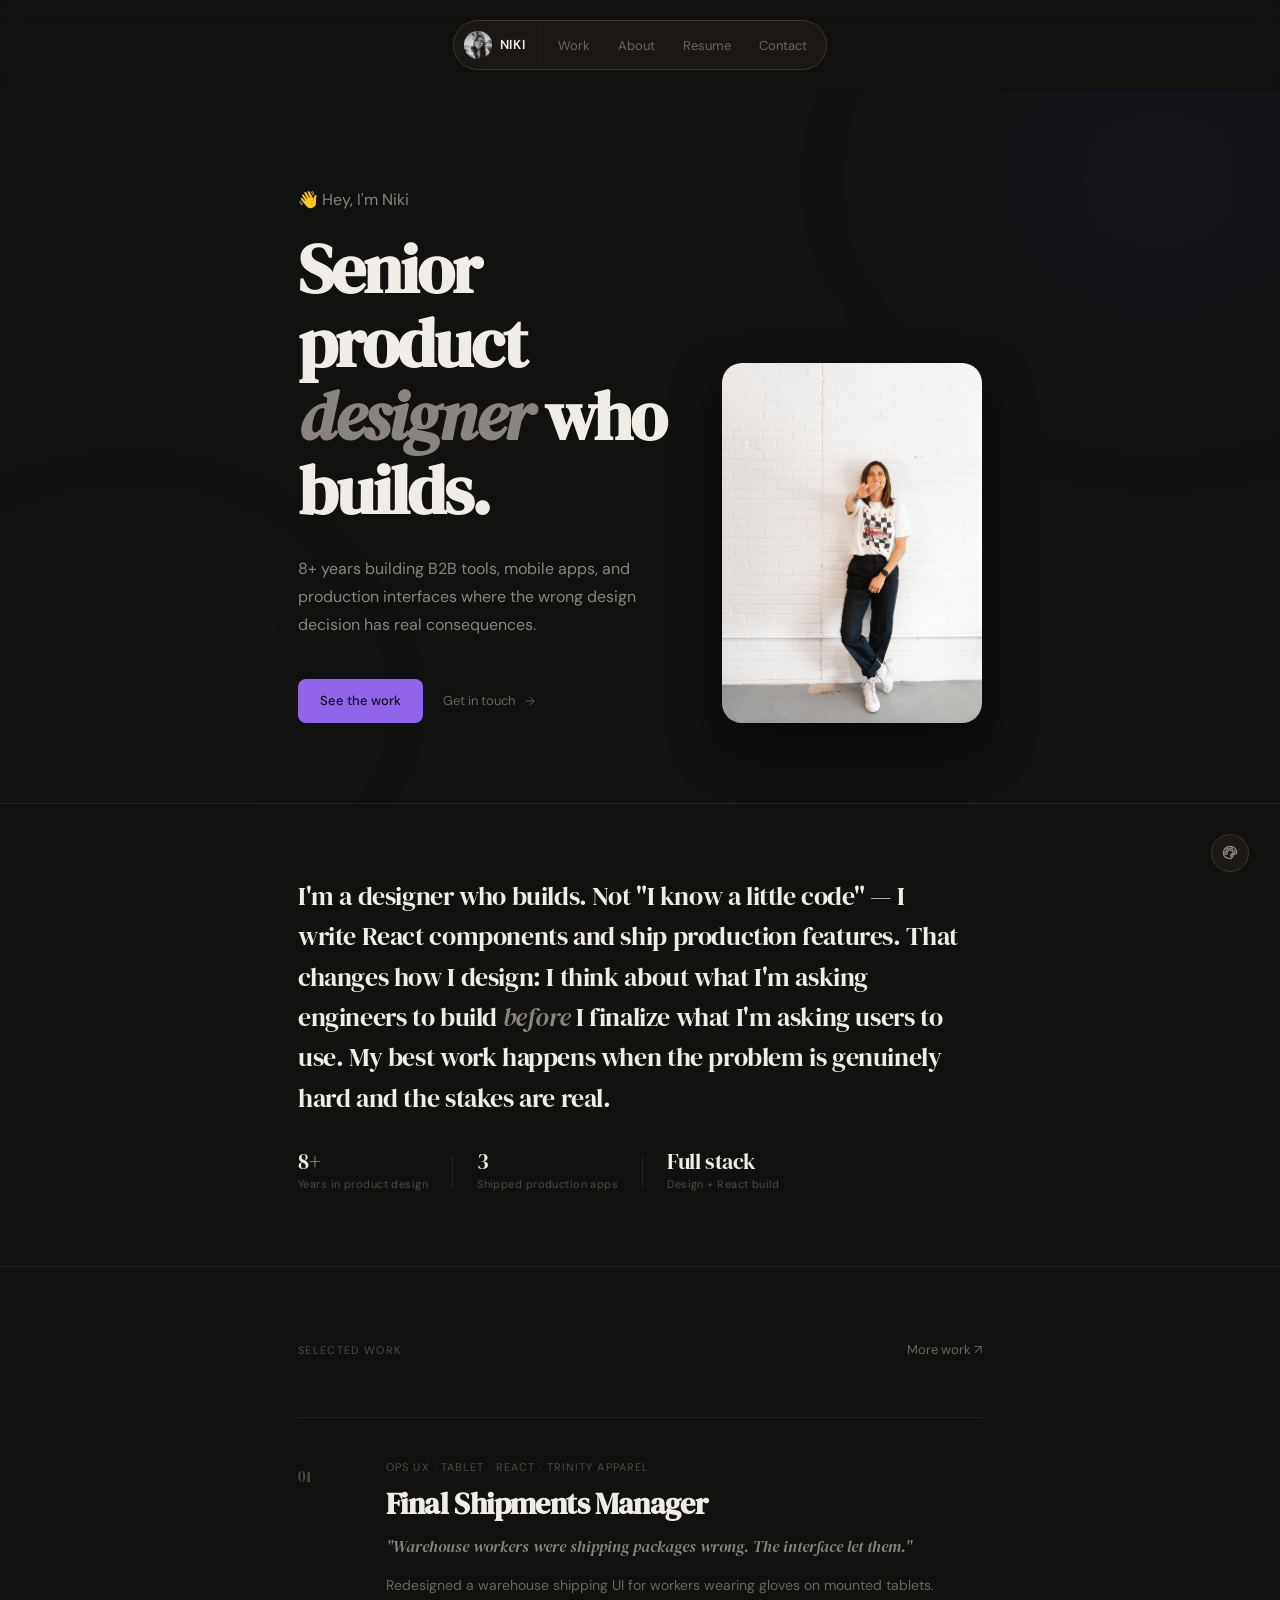
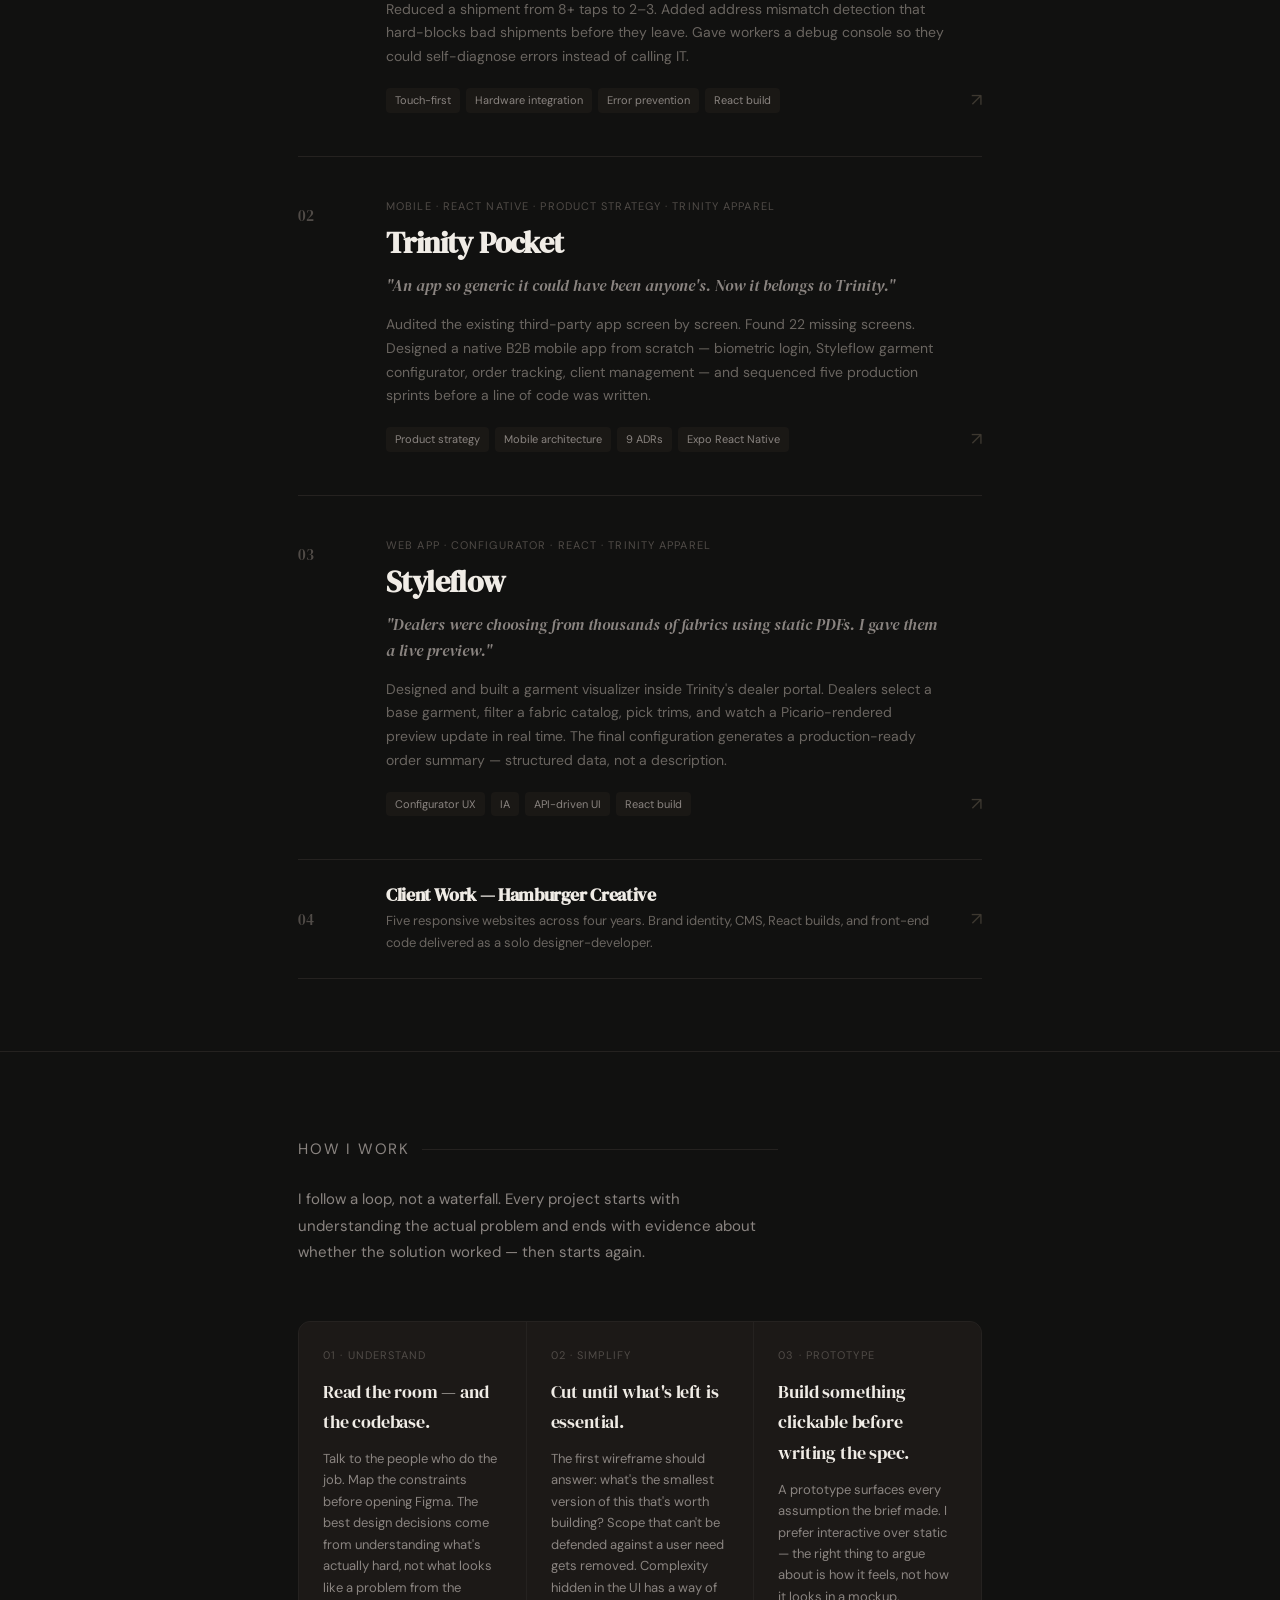
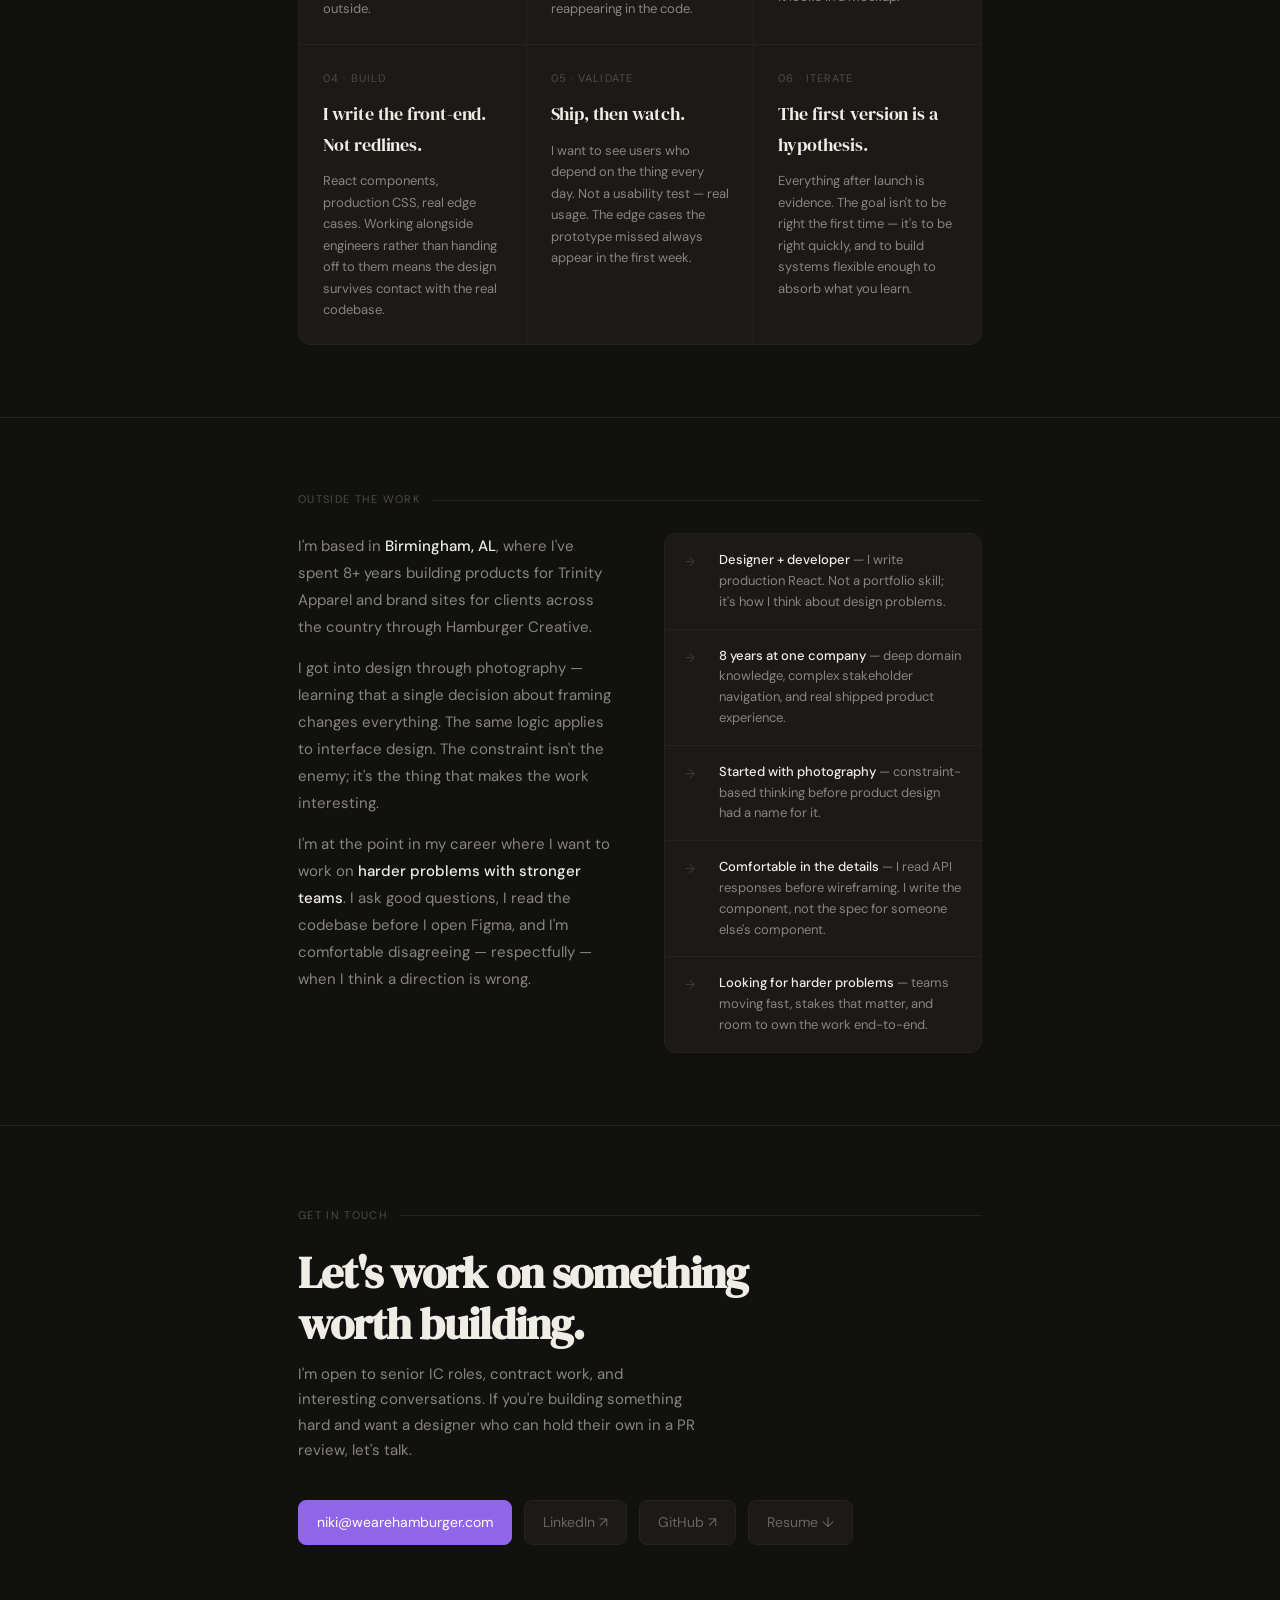
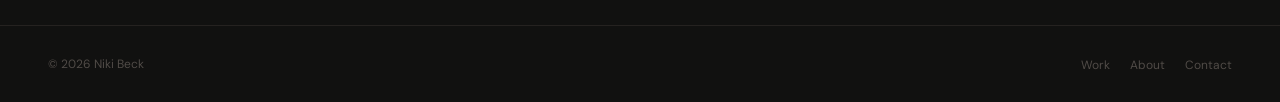
==== index.html @ 38ebe671 "Add photo, pill nav, and friendlier hero to homepage - Centered floating pill nav with avatar - Two-" ====
<!DOCTYPE html>
<html lang="en">
<head>
  <meta charset="UTF-8" />
  <meta name="viewport" content="width=device-width, initial-scale=1.0" />
  <title>Niki Beck — Product Designer</title>
  <meta name="description" content="Senior product designer who codes. 8+ years building B2B tools, mobile apps, and production interfaces at Trinity Apparel and Hamburger Creative." />
  <link rel="stylesheet" href="css/style.css" />
  <style>

    /* ── Smooth scroll ── */
    html { scroll-behavior: smooth; }

    /* ── Hero background animation ── */
    .hp-hero {
      position: relative;
      overflow: hidden;
    }
    .hp-hero::before,
    .hp-hero::after {
      content: '';
      position: absolute;
      border-radius: 50%;
      filter: blur(80px);
      pointer-events: none;
      z-index: 0;
    }
    /* Soft accent orb — top right */
    .hp-hero::before {
      width: 600px;
      height: 500px;
      top: -160px;
      right: -180px;
      background: radial-gradient(ellipse, rgba(144, 101, 234, 0.08) 0%, transparent 70%);
      animation: orb-drift-a 14s ease-in-out infinite alternate;
    }
    /* Soft success orb — bottom left */
    .hp-hero::after {
      width: 500px;
      height: 400px;
      bottom: -100px;
      left: -120px;
      background: radial-gradient(ellipse, rgba(95, 168, 118, 0.05) 0%, transparent 70%);
      animation: orb-drift-b 18s ease-in-out infinite alternate;
    }
    @keyframes orb-drift-a {
      0%   { transform: translate(0, 0) scale(1); }
      100% { transform: translate(-40px, 30px) scale(1.08); }
    }
    @keyframes orb-drift-b {
      0%   { transform: translate(0, 0) scale(1); }
      100% { transform: translate(30px, -20px) scale(1.05); }
    }
    .hp-hero .page-wrap { position: relative; z-index: 1; }

    @media (prefers-reduced-motion: reduce) {
      .hp-hero::before, .hp-hero::after { animation: none; }
    }

    /* ── Reveal ── */
    .reveal {
      opacity: 0;
      transform: translateY(16px);
      transition: opacity 0.6s ease, transform 0.6s ease;
    }
    .reveal.visible { opacity: 1; transform: none; }
    .reveal-delay-1 { transition-delay: 0.08s; }
    .reveal-delay-2 { transition-delay: 0.16s; }
    .reveal-delay-3 { transition-delay: 0.24s; }

    /* ════════════════════════════
       HERO
    ════════════════════════════ */
    .hp-hero {
      padding: 96px 0 80px;
      border-bottom: 0.5px solid var(--rule);
    }
    .hp-hero__label {
      font-size: 11px;
      letter-spacing: 0.14em;
      text-transform: uppercase;
      color: var(--ghost);
      margin-bottom: 28px;
      display: flex;
      align-items: center;
      gap: 10px;
    }
    .hp-hero__label::before {
      content: '';
      display: inline-block;
      width: 24px;
      height: 1px;
      background: var(--stone);
    }
    .hp-hero__title {
      font-family: var(--serif);
      font-size: clamp(40px, 7vw, 68px);
      line-height: 1.08;
      letter-spacing: -0.03em;
      color: var(--ink);
      margin-bottom: 28px;
      max-width: 700px;
    }
    .hp-hero__title em {
      font-style: italic;
      color: var(--muted);
    }
    .hp-hero__sub {
      font-size: 16px;
      color: var(--muted);
      line-height: 1.75;
      max-width: 480px;
      margin-bottom: 40px;
    }
    .hp-hero__actions {
      display: flex;
      align-items: center;
      gap: 20px;
      flex-wrap: wrap;
    }
    .hp-hero__scroll {
      font-size: 13px;
      color: var(--subtle);
      display: flex;
      align-items: center;
      gap: 8px;
      transition: color 0.15s;
    }
    .hp-hero__scroll:hover { color: var(--ink); }
    .hp-hero__scroll svg {
      width: 14px;
      height: 14px;
      stroke: currentColor;
      fill: none;
      stroke-width: 1.5;
    }

    /* ════════════════════════════
       INTRO
    ════════════════════════════ */
    .hp-intro {
      padding: 72px 0;
      border-bottom: 0.5px solid var(--rule);
    }
    .hp-intro__text {
      font-family: var(--serif);
      font-size: clamp(20px, 3vw, 26px);
      line-height: 1.55;
      letter-spacing: -0.015em;
      color: var(--ink);
      max-width: 660px;
    }
    .hp-intro__text em {
      font-style: italic;
      color: var(--muted);
    }
    .hp-intro__footer {
      margin-top: 32px;
      display: flex;
      align-items: center;
      gap: 24px;
      flex-wrap: wrap;
    }
    .hp-intro__stat {
      display: flex;
      flex-direction: column;
      gap: 3px;
    }
    .hp-intro__stat-num {
      font-family: var(--serif);
      font-size: 22px;
      color: var(--ink);
      letter-spacing: -0.02em;
      line-height: 1;
    }
    .hp-intro__stat-label {
      font-size: 11px;
      color: var(--ghost);
      letter-spacing: 0.04em;
    }
    .hp-intro__divider {
      width: 1px;
      height: 32px;
      background: var(--rule);
    }

    /* ════════════════════════════
       WORK — editorial
    ════════════════════════════ */
    .hp-work {
      padding: 72px 0;
      border-bottom: 0.5px solid var(--rule);
    }
    .hp-work__header {
      display: flex;
      align-items: baseline;
      justify-content: space-between;
      gap: 16px;
      margin-bottom: 56px;
    }
    .hp-work__more {
      font-size: 13px;
      color: var(--subtle);
      transition: color 0.15s;
      white-space: nowrap;
    }
    .hp-work__more:hover { color: var(--ink); }

    .hp-case {
      display: grid;
      grid-template-columns: 56px 1fr;
      gap: 0 32px;
      padding: 40px 0;
      border-top: 0.5px solid var(--rule);
      text-decoration: none;
      transition: opacity 0.15s;
      cursor: pointer;
    }
    .hp-case:hover { opacity: 0.75; }
    .hp-case__num {
      font-family: var(--serif);
      font-size: 15px;
      color: var(--ghost);
      padding-top: 6px;
      letter-spacing: -0.01em;
    }
    .hp-case__body {}
    .hp-case__eyebrow {
      font-size: 11px;
      letter-spacing: 0.1em;
      text-transform: uppercase;
      color: var(--ghost);
      margin-bottom: 10px;
    }
    .hp-case__title {
      font-family: var(--serif);
      font-size: clamp(22px, 3.5vw, 30px);
      line-height: 1.2;
      letter-spacing: -0.02em;
      color: var(--ink);
      margin-bottom: 12px;
    }
    .hp-case__hook {
      font-family: var(--serif);
      font-size: 16px;
      font-style: italic;
      color: var(--muted);
      line-height: 1.6;
      margin-bottom: 14px;
      max-width: 560px;
    }
    .hp-case__desc {
      font-size: 14px;
      color: var(--subtle);
      line-height: 1.7;
      max-width: 560px;
      margin-bottom: 16px;
    }
    .hp-case__footer {
      display: flex;
      align-items: center;
      justify-content: space-between;
      gap: 16px;
      flex-wrap: wrap;
    }
    .hp-case__tags {
      display: flex;
      flex-wrap: wrap;
      gap: 6px;
    }
    .hp-case__arrow {
      font-size: 18px;
      color: var(--stone);
      flex-shrink: 0;
    }

    /* 4th case study — compact ── */
    .hp-case--compact {
      padding: 24px 0;
      align-items: center;
    }
    .hp-case--compact .hp-case__num { padding-top: 0; }
    .hp-case--compact .hp-case__title {
      font-size: 18px;
      margin-bottom: 4px;
    }
    .hp-case--compact .hp-case__desc {
      font-size: 13px;
      margin-bottom: 0;
    }
    .hp-case--compact .hp-case__body {
      display: grid;
      grid-template-columns: 1fr auto;
      align-items: center;
      gap: 16px;
    }

    /* ════════════════════════════
       PROCESS
    ════════════════════════════ */
    .hp-process {
      padding: 72px 0;
      border-bottom: 0.5px solid var(--rule);
    }
    .hp-process__intro {
      max-width: 480px;
      margin-bottom: 56px;
    }
    .hp-process__intro p {
      font-size: 15px;
      color: var(--muted);
      line-height: 1.75;
      margin-top: 12px;
    }
    .hp-process__grid {
      display: grid;
      grid-template-columns: repeat(3, 1fr);
      gap: 1px;
      background: var(--rule);
      border: 0.5px solid var(--rule);
      border-radius: var(--radius-lg);
      overflow: hidden;
    }
    .hp-process__step {
      background: var(--white);
      padding: 24px;
    }
    .hp-process__step-num {
      font-size: 11px;
      letter-spacing: 0.1em;
      text-transform: uppercase;
      color: var(--ghost);
      margin-bottom: 12px;
    }
    .hp-process__step-title {
      font-family: var(--serif);
      font-size: 18px;
      color: var(--ink);
      letter-spacing: -0.01em;
      margin-bottom: 10px;
    }
    .hp-process__step-desc {
      font-size: 13px;
      color: var(--muted);
      line-height: 1.65;
    }

    /* ════════════════════════════
       PERSONALITY
    ════════════════════════════ */
    .hp-personality {
      padding: 72px 0;
      border-bottom: 0.5px solid var(--rule);
    }
    .hp-personality__inner {
      display: grid;
      grid-template-columns: 1fr 1fr;
      gap: 48px;
      align-items: start;
    }
    .hp-personality__text {
      font-size: 15px;
      color: var(--muted);
      line-height: 1.8;
    }
    .hp-personality__text p + p { margin-top: 14px; }
    .hp-personality__text strong { color: var(--ink); font-weight: 500; }
    .hp-personality__facts {
      display: flex;
      flex-direction: column;
      gap: 1px;
      background: var(--rule);
      border: 0.5px solid var(--rule);
      border-radius: var(--radius-lg);
      overflow: hidden;
    }
    .hp-personality__fact {
      background: var(--white);
      padding: 16px 20px;
      display: grid;
      grid-template-columns: 20px 1fr;
      gap: 14px;
      align-items: start;
    }
    .hp-personality__fact-icon {
      font-size: 13px;
      color: var(--stone);
      padding-top: 1px;
    }
    .hp-personality__fact-text {
      font-size: 13px;
      color: var(--muted);
      line-height: 1.6;
    }
    .hp-personality__fact-text strong { color: var(--ink); font-weight: 500; }

    /* ════════════════════════════
       CONTACT
    ════════════════════════════ */
    .hp-contact {
      padding: 80px 0;
      border-bottom: none;
    }
    .hp-contact__title {
      font-family: var(--serif);
      font-size: clamp(28px, 5vw, 44px);
      line-height: 1.15;
      letter-spacing: -0.025em;
      color: var(--ink);
      margin-bottom: 12px;
      max-width: 480px;
    }
    .hp-contact__sub {
      font-size: 15px;
      color: var(--muted);
      line-height: 1.7;
      max-width: 400px;
      margin-bottom: 36px;
    }
    .hp-contact__links {
      display: flex;
      flex-wrap: wrap;
      gap: 12px;
    }
    .hp-contact__link {
      font-size: 14px;
      color: var(--subtle);
      padding: 10px 18px;
      border: 0.5px solid var(--rule);
      border-radius: var(--radius);
      transition: color 0.15s, border-color 0.15s;
      background: var(--white);
    }
    .hp-contact__link:hover { color: var(--ink); border-color: var(--stone); }
    .hp-contact__link--primary {
      background: var(--accent);
      color: #ffffff;
      border-color: var(--accent);
    }
    .hp-contact__link--primary:hover { background: #7A4FD4; color: #ffffff; border-color: #7A4FD4; }

    /* ── Responsive ── */
    @media (max-width: 640px) {
      .hp-process__grid { grid-template-columns: 1fr; }
      .hp-personality__inner { grid-template-columns: 1fr; }
      .hp-case { grid-template-columns: 32px 1fr; gap: 0 16px; }
      .hp-case__num { font-size: 12px; }
      .hp-work__header { flex-direction: column; gap: 4px; }
    }

    /* ── Pill nav (homepage only) ── */
    .site-nav {
      background: transparent;
      border-bottom: none;
      display: flex;
      justify-content: center;
      padding: 20px var(--page-x);
    }
    .site-nav__inner {
      max-width: none;
      width: auto;
      height: auto;
      justify-content: flex-start;
      background: rgba(28, 25, 23, 0.9);
      backdrop-filter: blur(16px);
      -webkit-backdrop-filter: blur(16px);
      border: 0.5px solid var(--stone);
      border-radius: 999px;
      padding: 5px;
      gap: 0;
    }
    .site-nav__logo {
      font-family: var(--sans);
      font-size: 13px;
      font-weight: 600;
      letter-spacing: 0.05em;
      text-transform: uppercase;
      display: inline-flex;
      align-items: center;
      gap: 8px;
      padding: 5px 14px 5px 5px;
      border-right: 0.5px solid var(--rule);
      margin-right: 4px;
    }
    .site-nav__logo::after { display: none; }
    .nav-avatar {
      width: 28px;
      height: 28px;
      border-radius: 50%;
      object-fit: cover;
      object-position: top;
      flex-shrink: 0;
    }
    .site-nav__links { gap: 0; }
    .site-nav__links a {
      padding: 7px 14px;
      border-radius: 999px;
    }
    .site-nav__links a::after { display: none; }
    .site-nav__links a:hover { background: rgba(240, 236, 230, 0.08); }
    .site-nav__links a.active { background: rgba(240, 236, 230, 0.06); }

    /* ── Hero two-column layout ── */
    .hp-hero__inner {
      display: grid;
      grid-template-columns: 1fr 260px;
      gap: 48px;
      align-items: end;
    }
    .hp-hero__label {
      font-size: 16px;
      letter-spacing: 0;
      text-transform: none;
      color: var(--muted);
      margin-bottom: 20px;
      display: block;
    }
    .hp-hero__label::before { display: none; }
    .hp-hero__img {
      width: 260px;
      height: 360px;
      object-fit: cover;
      object-position: center 8%;
      border-radius: 20px;
      display: block;
      box-shadow: 0 24px 48px rgba(0, 0, 0, 0.5);
    }
    @media (max-width: 640px) {
      .hp-hero__inner { grid-template-columns: 1fr; }
      .hp-hero__img { display: none; }
    }
  </style>
</head>
<body>

  <header class="site-nav">
    <div class="site-nav__inner">
      <a href="index.html" class="site-nav__logo">
        <img src="assets/nbeckheadshot.JPG" class="nav-avatar" alt="Niki Beck">
        Niki
      </a>
      <nav>
        <ul class="site-nav__links">
          <li><a href="#work">Work</a></li>
          <li><a href="about.html">About</a></li>
          <li><a href="NikiBeck_Resume.pdf" target="_blank">Resume</a></li>
          <li><a href="#contact">Contact</a></li>
        </ul>
      </nav>
    </div>
  </header>

  <main>

    <!-- ══════════════════════════════
         HERO
    ══════════════════════════════ -->
    <section class="hp-hero">
      <div class="page-wrap">
        <div class="hp-hero__inner">
          <div class="hp-hero__content">
            <p class="hp-hero__label">👋 Hey, I'm Niki</p>
            <h1 class="hp-hero__title hero-animate">
              Senior product<br><em>designer</em> who builds.
            </h1>
            <p class="hp-hero__sub hero-animate" style="transition-delay:0.1s;">
              8+ years building B2B tools, mobile apps, and production interfaces
              where the wrong design decision has real consequences.
            </p>
            <div class="hp-hero__actions hero-animate" style="transition-delay:0.2s;">
              <a href="#work" class="btn btn--primary" style="background:var(--accent);border-color:var(--accent);">See the work</a>
              <a href="#contact" class="hp-hero__scroll">
                Get in touch
                <svg viewBox="0 0 24 24"><path d="M5 12h14M12 5l7 7-7 7"/></svg>
              </a>
            </div>
          </div>
          <img src="assets/personal.JPG" alt="Niki Beck" class="hp-hero__img">
        </div>
      </div>
    </section>

    <!-- ══════════════════════════════
         INTRO
    ══════════════════════════════ -->
    <section class="hp-intro">
      <div class="page-wrap">
        <p class="hp-intro__text reveal">
          I'm a designer who builds. Not "I know a little code" —
          I write React components and ship production features.
          That changes how I design: I think about what I'm asking
          engineers to build <em>before</em> I finalize what I'm asking
          users to use. My best work happens when the problem is
          genuinely hard and the stakes are real.
        </p>
        <div class="hp-intro__footer reveal reveal-delay-1">
          <div class="hp-intro__stat">
            <span class="hp-intro__stat-num">8+</span>
            <span class="hp-intro__stat-label">Years in product design</span>
          </div>
          <div class="hp-intro__divider"></div>
          <div class="hp-intro__stat">
            <span class="hp-intro__stat-num">3</span>
            <span class="hp-intro__stat-label">Shipped production apps</span>
          </div>
          <div class="hp-intro__divider"></div>
          <div class="hp-intro__stat">
            <span class="hp-intro__stat-num">Full stack</span>
            <span class="hp-intro__stat-label">Design + React build</span>
          </div>
        </div>
      </div>
    </section>

    <!-- ══════════════════════════════
         WORK
    ══════════════════════════════ -->
    <section class="hp-work" id="work">
      <div class="page-wrap">

        <div class="hp-work__header reveal">
          <p class="section__label" style="margin-bottom:0;">Selected work</p>
          <a href="case-study-client-sites.html" class="hp-work__more">More work ↗</a>
        </div>

        <!-- Case 01 — Final Shipments -->
        <a href="case-study-final-shipments.html" class="hp-case reveal">
          <span class="hp-case__num">01</span>
          <div class="hp-case__body">
            <p class="hp-case__eyebrow">Ops UX · Tablet · React · Trinity Apparel</p>
            <h2 class="hp-case__title">Final Shipments Manager</h2>
            <p class="hp-case__hook">"Warehouse workers were shipping packages wrong. The interface let them."</p>
            <p class="hp-case__desc">Redesigned a warehouse shipping UI for workers wearing gloves on mounted tablets. Reduced a shipment from 8+ taps to 2–3. Added address mismatch detection that hard-blocks bad shipments before they leave. Gave workers a debug console so they could self-diagnose errors instead of calling IT.</p>
            <div class="hp-case__footer">
              <div class="hp-case__tags">
                <span class="tag">Touch-first</span>
                <span class="tag">Hardware integration</span>
                <span class="tag">Error prevention</span>
                <span class="tag">React build</span>
              </div>
              <span class="hp-case__arrow">↗</span>
            </div>
          </div>
        </a>

        <!-- Case 02 — Trinity Pocket -->
        <a href="case-study-trinity-pocket.html" class="hp-case reveal reveal-delay-1">
          <span class="hp-case__num">02</span>
          <div class="hp-case__body">
            <p class="hp-case__eyebrow">Mobile · React Native · Product strategy · Trinity Apparel</p>
            <h2 class="hp-case__title">Trinity Pocket</h2>
            <p class="hp-case__hook">"An app so generic it could have been anyone's. Now it belongs to Trinity."</p>
            <p class="hp-case__desc">Audited the existing third-party app screen by screen. Found 22 missing screens. Designed a native B2B mobile app from scratch — biometric login, Styleflow garment configurator, order tracking, client management — and sequenced five production sprints before a line of code was written.</p>
            <div class="hp-case__footer">
              <div class="hp-case__tags">
                <span class="tag">Product strategy</span>
                <span class="tag">Mobile architecture</span>
                <span class="tag">9 ADRs</span>
                <span class="tag">Expo React Native</span>
              </div>
              <span class="hp-case__arrow">↗</span>
            </div>
          </div>
        </a>

        <!-- Case 03 — Styleflow -->
        <a href="case-study-styleflow.html" class="hp-case reveal reveal-delay-2">
          <span class="hp-case__num">03</span>
          <div class="hp-case__body">
            <p class="hp-case__eyebrow">Web app · Configurator · React · Trinity Apparel</p>
            <h2 class="hp-case__title">Styleflow</h2>
            <p class="hp-case__hook">"Dealers were choosing from thousands of fabrics using static PDFs. I gave them a live preview."</p>
            <p class="hp-case__desc">Designed and built a garment visualizer inside Trinity's dealer portal. Dealers select a base garment, filter a fabric catalog, pick trims, and watch a Picario-rendered preview update in real time. The final configuration generates a production-ready order summary — structured data, not a description.</p>
            <div class="hp-case__footer">
              <div class="hp-case__tags">
                <span class="tag">Configurator UX</span>
                <span class="tag">IA</span>
                <span class="tag">API-driven UI</span>
                <span class="tag">React build</span>
              </div>
              <span class="hp-case__arrow">↗</span>
            </div>
          </div>
        </a>

        <!-- Case 04 — Client sites, compact -->
        <a href="case-study-client-sites.html" class="hp-case hp-case--compact reveal reveal-delay-3">
          <span class="hp-case__num">04</span>
          <div class="hp-case__body">
            <div>
              <h2 class="hp-case__title">Client Work — Hamburger Creative</h2>
              <p class="hp-case__desc">Five responsive websites across four years. Brand identity, CMS, React builds, and front-end code delivered as a solo designer-developer.</p>
            </div>
            <span class="hp-case__arrow">↗</span>
          </div>
        </a>

        <div style="border-top: 0.5px solid var(--rule);"></div>

      </div>
    </section>

    <!-- ══════════════════════════════
         HOW I WORK
    ══════════════════════════════ -->
    <section class="hp-process" id="process">
      <div class="page-wrap">

        <div class="hp-process__intro reveal">
          <p class="section__label">How I work</p>
          <p>I follow a loop, not a waterfall. Every project starts with understanding the actual problem and ends with evidence about whether the solution worked — then starts again.</p>
        </div>

        <div class="hp-process__grid reveal reveal-delay-1">

          <div class="hp-process__step">
            <p class="hp-process__step-num">01 · Understand</p>
            <p class="hp-process__step-title">Read the room — and the codebase.</p>
            <p class="hp-process__step-desc">Talk to the people who do the job. Map the constraints before opening Figma. The best design decisions come from understanding what's actually hard, not what looks like a problem from the outside.</p>
          </div>

          <div class="hp-process__step">
            <p class="hp-process__step-num">02 · Simplify</p>
            <p class="hp-process__step-title">Cut until what's left is essential.</p>
            <p class="hp-process__step-desc">The first wireframe should answer: what's the smallest version of this that's worth building? Scope that can't be defended against a user need gets removed. Complexity hidden in the UI has a way of reappearing in the code.</p>
          </div>

          <div class="hp-process__step">
            <p class="hp-process__step-num">03 · Prototype</p>
            <p class="hp-process__step-title">Build something clickable before writing the spec.</p>
            <p class="hp-process__step-desc">A prototype surfaces every assumption the brief made. I prefer interactive over static — the right thing to argue about is how it feels, not how it looks in a mockup.</p>
          </div>

          <div class="hp-process__step">
            <p class="hp-process__step-num">04 · Build</p>
            <p class="hp-process__step-title">I write the front-end. Not redlines.</p>
            <p class="hp-process__step-desc">React components, production CSS, real edge cases. Working alongside engineers rather than handing off to them means the design survives contact with the real codebase.</p>
          </div>

          <div class="hp-process__step">
            <p class="hp-process__step-num">05 · Validate</p>
            <p class="hp-process__step-title">Ship, then watch.</p>
            <p class="hp-process__step-desc">I want to see users who depend on the thing every day. Not a usability test — real usage. The edge cases the prototype missed always appear in the first week.</p>
          </div>

          <div class="hp-process__step">
            <p class="hp-process__step-num">06 · Iterate</p>
            <p class="hp-process__step-title">The first version is a hypothesis.</p>
            <p class="hp-process__step-desc">Everything after launch is evidence. The goal isn't to be right the first time — it's to be right quickly, and to build systems flexible enough to absorb what you learn.</p>
          </div>

        </div>
      </div>
    </section>

    <!-- ══════════════════════════════
         PERSONALITY
    ══════════════════════════════ -->
    <section class="hp-personality" id="about">
      <div class="page-wrap">
        <p class="section__label reveal">Outside the work</p>
        <div class="hp-personality__inner">

          <div class="hp-personality__text reveal">
            <p>I'm based in <strong>Birmingham, AL</strong>, where I've spent 8+ years building products for Trinity Apparel and brand sites for clients across the country through Hamburger Creative.</p>
            <p>I got into design through photography — learning that a single decision about framing changes everything. The same logic applies to interface design. The constraint isn't the enemy; it's the thing that makes the work interesting.</p>
            <p>I'm at the point in my career where I want to work on <strong>harder problems with stronger teams</strong>. I ask good questions, I read the codebase before I open Figma, and I'm comfortable disagreeing — respectfully — when I think a direction is wrong.</p>
          </div>

          <div class="hp-personality__facts reveal reveal-delay-1">
            <div class="hp-personality__fact">
              <span class="hp-personality__fact-icon">→</span>
              <p class="hp-personality__fact-text"><strong>Designer + developer</strong> — I write production React. Not a portfolio skill; it's how I think about design problems.</p>
            </div>
            <div class="hp-personality__fact">
              <span class="hp-personality__fact-icon">→</span>
              <p class="hp-personality__fact-text"><strong>8 years at one company</strong> — deep domain knowledge, complex stakeholder navigation, and real shipped product experience.</p>
            </div>
            <div class="hp-personality__fact">
              <span class="hp-personality__fact-icon">→</span>
              <p class="hp-personality__fact-text"><strong>Started with photography</strong> — constraint-based thinking before product design had a name for it.</p>
            </div>
            <div class="hp-personality__fact">
              <span class="hp-personality__fact-icon">→</span>
              <p class="hp-personality__fact-text"><strong>Comfortable in the details</strong> — I read API responses before wireframing. I write the component, not the spec for someone else's component.</p>
            </div>
            <div class="hp-personality__fact">
              <span class="hp-personality__fact-icon">→</span>
              <p class="hp-personality__fact-text"><strong>Looking for harder problems</strong> — teams moving fast, stakes that matter, and room to own the work end-to-end.</p>
            </div>
          </div>

        </div>
      </div>
    </section>

    <!-- ══════════════════════════════
         CONTACT
    ══════════════════════════════ -->
    <section class="hp-contact" id="contact">
      <div class="page-wrap">
        <div class="reveal">
          <p class="section__label">Get in touch</p>
          <h2 class="hp-contact__title">Let's work on something worth building.</h2>
          <p class="hp-contact__sub">I'm open to senior IC roles, contract work, and interesting conversations. If you're building something hard and want a designer who can hold their own in a PR review, let's talk.</p>
          <div class="hp-contact__links">
            <a href="mailto:niki@wearehamburger.com" class="hp-contact__link hp-contact__link--primary">niki@wearehamburger.com</a>
            <a href="https://www.linkedin.com/in/niki-beck-49bb80b8/" target="_blank" class="hp-contact__link">LinkedIn ↗</a>
            <a href="https://github.com/Nikibeck1" target="_blank" class="hp-contact__link">GitHub ↗</a>
            <a href="NikiBeck_Resume.pdf" target="_blank" class="hp-contact__link">Resume ↓</a>
          </div>
        </div>
      </div>
    </section>

  </main>

  <footer class="site-footer">
    <span class="site-footer__copy">© 2026 Niki Beck</span>
    <nav>
      <ul class="site-footer__links">
        <li><a href="#work">Work</a></li>
        <li><a href="about.html">About</a></li>
        <li><a href="mailto:niki@wearehamburger.com">Contact</a></li>
      </ul>
    </nav>
  </footer>

  <script src="js/main.js"></script>
  <script>
    // Scroll reveal
    const observer = new IntersectionObserver(entries => {
      entries.forEach(entry => {
        if (entry.isIntersecting) {
          entry.target.classList.add('visible');
          observer.unobserve(entry.target);
        }
      });
    }, { threshold: 0.07 });
    document.querySelectorAll('.reveal').forEach(el => observer.observe(el));

    // Hero animate
    document.querySelectorAll('.hero-animate').forEach((el, i) => {
      el.style.opacity = '0';
      el.style.transform = 'translateY(20px)';
      el.style.transition = `opacity 0.7s ease ${i * 0.1}s, transform 0.7s ease ${i * 0.1}s`;
      requestAnimationFrame(() => requestAnimationFrame(() => {
        el.style.opacity = '1';
        el.style.transform = 'none';
      }));
    });
  </script>
</body>
</html>
---- css/style.css ----
/* ─── Google Fonts ─── */
@import url('https://fonts.googleapis.com/css2?family=DM+Serif+Display:ital@0;1&family=DM+Sans:opsz,wght@9..40,300;9..40,400;9..40,500&display=swap');

/* ─── Reset & Base ─── */
*, *::before, *::after { box-sizing: border-box; margin: 0; padding: 0; }

:root {
  /* ── Core palette ── */
  --cream:      #111110;   /* Background — dark warm black */
  --ink:        #F0ECE6;   /* Primary text — warm off-white */
  --muted:      #8A8480;   /* Body text, secondary */
  --subtle:     #6A6560;   /* Tertiary text */
  --ghost:      #504B47;   /* Labels, meta */
  --stone:      #3D3830;   /* Pill borders, decorative */
  --rule:       #252220;   /* All borders */
  --dust:       #1A1815;   /* Subtle fills, tag backgrounds */
  --white:      #1C1917;   /* Card backgrounds */

  /* ── Accent ── */
  --accent:     #9065EA;   /* Primary accent — purple */
  --accent-lt:  #2D1F5E;   /* Accent light — dark purple fill */
  --success:    #5FA876;   /* Success / positive states */

  /* ── Legacy aliases (used by case study overrides) ── */
  --violet:     #9065EA;   /* → --accent */
  --teal:       #14B8A6;

  /* ── Type ── */
  --serif:    'DM Serif Display', Georgia, serif;
  --sans:     'DM Sans', system-ui, sans-serif;

  /* ── Layout ── */
  --radius:    8px;
  --radius-lg: 12px;
  --max-w:     780px;
  --page-x:    clamp(20px, 5vw, 48px);
}

html { scroll-behavior: smooth; }

body {
  font-family: var(--sans);
  font-size: 16px;
  font-weight: 400;
  line-height: 1.7;
  background: var(--cream);
  color: var(--ink);
  -webkit-font-smoothing: antialiased;
}

img {
  display: block;
  max-width: 100%;
  height: auto;
  border-radius: var(--radius);
}

a { color: inherit; text-decoration: none; }

/* ─── Layout ─── */
.page-wrap {
  max-width: var(--max-w);
  margin: 0 auto;
  padding: 0 var(--page-x);
}

/* ─── Nav ─── */
.site-nav {
  position: sticky;
  top: 0;
  z-index: 100;
  background: rgba(17, 17, 16, 0.92);
  backdrop-filter: blur(12px);
  -webkit-backdrop-filter: blur(12px);

  background: var(--cream);
  border-bottom: 0.5px solid var(--rule);
  padding: 0 var(--page-x);
}

.site-nav__inner {
  max-width: var(--max-w);
  margin: 0 auto;
  display: flex;
  align-items: center;
  justify-content: space-between;
  height: 60px;
}


/* ─── Nav logo with animated pulse dot ─── */
.site-nav__logo {
  font-family: var(--serif);
  font-size: 18px;
  color: var(--ink);
  letter-spacing: -0.01em;
  display: inline-flex;
  align-items: center;
  gap: 8px;
}

.site-nav__logo::after {
  content: '';
  display: inline-block;
  width: 6px;
  height: 6px;
  border-radius: 50%;
  background: var(--violet);
  animation: nav-dot-pulse 3s ease-in-out infinite;
}

@keyframes nav-dot-pulse {
  0%, 100% { opacity: 1; transform: scale(1); }
  50%       { opacity: 0.35; transform: scale(0.65); }
}

.site-nav__links {
  display: flex;
  gap: 28px;
  list-style: none;
}

.site-nav__links a {
  font-size: 13px;
  color: var(--subtle);
  position: relative;
  transition: color 0.15s;
}

.site-nav__links a::after {
  content: '';
  position: absolute;
  bottom: -2px;
  left: 0;
  width: 0;
  height: 1px;
  background: var(--ink);
  transition: width 0.2s ease;
}

.site-nav__links a:hover { color: var(--ink); }
.site-nav__links a:hover::after { width: 100%; }
.site-nav__links a.active { color: var(--ink); }
.site-nav__links a.active::after { width: 100%; }

/* ─── Section utility ─── */
.section {
  padding: 56px 0;
  border-bottom: 0.5px solid var(--rule);
}
.section:last-of-type { border-bottom: none; }

.section__label {
  font-size: 11px;
  letter-spacing: 0.12em;
  text-transform: uppercase;
  color: var(--ghost);
  margin-bottom: 24px;
  display: flex;
  align-items: center;
  gap: 12px;
}
.section__label::after {
  content: '';
  flex: 1;
  height: 0.5px;
  background: var(--rule);
}

/* ─── Eyebrow ─── */
.eyebrow {
  font-size: 11px;
  letter-spacing: 0.12em;
  text-transform: uppercase;
  color: var(--ghost);
  margin-bottom: 16px;
}

/* ─── Typography ─── */
.display {
  font-family: var(--serif);
  font-size: clamp(36px, 6vw, 52px);
  line-height: 1.1;
  letter-spacing: -0.025em;
  color: var(--ink);
}


/* ─── Animated gradient on italic in hero ─── */
.display em {
  font-style: italic;
  background: linear-gradient(
    90deg,
    var(--accent) 0%,
    var(--success) 40%,
    var(--accent) 80%
  );
  background-size: 200% auto;
  -webkit-background-clip: text;
  background-clip: text;
  -webkit-text-fill-color: transparent;
  color: transparent;
  animation: gradient-shift 5s linear infinite;
}

@keyframes gradient-shift {
  0%   { background-position: 0% center; }
  100% { background-position: 200% center; }
}

@media (prefers-reduced-motion: reduce) {
  .display em {
    animation: none;
    background: none;
    -webkit-background-clip: unset;
    background-clip: unset;
    -webkit-text-fill-color: var(--muted);
    color: var(--muted);
  }
  .site-nav__logo::after { animation: none; }
}

.display em { font-style: italic; color: var(--muted); }


.headline {
  font-family: var(--serif);
  font-size: clamp(26px, 4vw, 36px);
  line-height: 1.15;
  letter-spacing: -0.02em;
  color: var(--ink);
}

.subhead {
  font-size: 15px;
  color: var(--muted);
  line-height: 1.75;
  max-width: 520px;
}

.body-text {
  font-size: 15px;
  color: var(--muted);
  line-height: 1.8;
  margin-bottom: 18px;
}
.body-text:last-child { margin-bottom: 0; }

/* ─── Buttons ─── */
.btn {
  display: inline-flex;
  align-items: center;
  gap: 6px;
  font-family: var(--sans);
  font-size: 13px;
  font-weight: 500;
  padding: 11px 22px;
  border-radius: var(--radius);
  cursor: pointer;
  transition: transform 0.12s, background 0.15s;
  border: none;
  text-decoration: none;
}
.btn:active { transform: scale(0.97); }

.btn--primary {
  background: var(--ink);
  color: var(--cream);
}
.btn--primary:hover { background: #D8D3CC; }

.btn--ghost {
  background: none;
  color: var(--subtle);
  padding: 0;
  font-weight: 400;
  text-decoration: underline;
  text-underline-offset: 3px;
}
.btn--ghost:hover { color: var(--ink); }

/* ─── Tags / pills ─── */
.tag {
  display: inline-block;
  font-size: 11px;
  padding: 3px 9px;
  border-radius: 4px;
  background: var(--dust);
  color: var(--muted);
}

.pill {
  display: inline-block;
  font-size: 12px;
  padding: 5px 14px;
  border-radius: 100px;
  border: 0.5px solid var(--stone);
  color: var(--muted);
  background: var(--white);
}

/* ─── Meta grid (3-col border table) ─── */
.meta-grid {
  display: grid;
  grid-template-columns: repeat(3, 1fr);
  border-top: 0.5px solid var(--rule);
  border-left: 0.5px solid var(--rule);
  margin-top: 32px;
}
.meta-grid__cell {
  padding: 16px 20px;
  border-right: 0.5px solid var(--rule);
  border-bottom: 0.5px solid var(--rule);
}
.meta-grid__label {
  font-size: 10px;
  letter-spacing: 0.1em;
  text-transform: uppercase;
  color: var(--ghost);
  margin-bottom: 4px;
}
.meta-grid__value {
  font-size: 13px;
  font-weight: 500;
  color: var(--ink);
}

/* ─── Image placeholder ─── */
/* ─── Image placeholder (swap with real <img>) ─── */
.img-slot {
  background: var(--dust);
  border: 0.5px dashed var(--stone);
  border-radius: var(--radius);
  display: flex;
  flex-direction: column;
  align-items: center;
  justify-content: center;
  gap: 8px;
  color: var(--ghost);
  font-size: 11px;
  letter-spacing: 0.06em;
  text-transform: uppercase;
  position: relative;
}
.img-slot svg { width: 28px; height: 28px; stroke: var(--stone); fill: none; }
.img-slot__sub { font-size: 10px; color: var(--stone); letter-spacing: 0; text-transform: none; margin-top: -4px; }

/* ─── Quote block ─── */
.quote-block {
  background: var(--white);
  border: 0.5px solid var(--rule);
  border-left: 3px solid var(--ink);
  border-radius: 0 var(--radius) var(--radius) 0;
  padding: 20px 24px;
  margin: 28px 0;
}
.quote-block__text {
  font-family: var(--serif);
  font-size: 18px;
  line-height: 1.5;
  color: var(--ink);
  font-style: italic;
  margin-bottom: 8px;
}
.quote-block__attr {
  font-size: 12px;
  color: var(--ghost);
}

/* ─── Constraint cards ─── */
.constraint-grid {
  display: grid;
  grid-template-columns: 1fr 1fr;
  gap: 12px;
  margin-top: 20px;
}
.constraint-card {
  background: var(--white);
  border: 0.5px solid var(--rule);
  border-radius: var(--radius);
  padding: 18px 20px;
}
.constraint-card__title {
  font-size: 13px;
  font-weight: 500;
  color: var(--ink);
  margin-bottom: 10px;
}
.constraint-card__list {
  list-style: none;
  padding: 0;
}
.constraint-card__list li {
  font-size: 13px;
  color: var(--subtle);
  line-height: 1.8;
  padding-left: 16px;
  position: relative;
}
.constraint-card__list li::before {
  content: '—';
  position: absolute;
  left: 0;
  color: var(--stone);
}

/* ─── Decision list ─── */
.decision-list { margin-top: 4px; }
.decision-item {
  padding: 24px 0;
  border-top: 0.5px solid var(--rule);
}
.decision-item:first-child { border-top: none; padding-top: 0; }
.decision-item__num {
  font-size: 11px;
  color: var(--ghost);
  margin-bottom: 6px;
}
.decision-item__title {
  font-size: 16px;
  font-weight: 500;
  color: var(--ink);
  margin-bottom: 8px;
}
.decision-item__body {
  font-size: 14px;
  color: var(--muted);
  line-height: 1.75;
  margin-bottom: 10px;
}
.decision-item__tags { display: flex; flex-wrap: wrap; gap: 6px; }

/* ─── Outcomes ─── */
.outcome-row {
  display: grid;
  grid-template-columns: repeat(3, 1fr);
  gap: 12px;
  margin-top: 24px;
}
.outcome-card {
  background: var(--white);
  border: 0.5px solid var(--rule);
  border-radius: var(--radius);
  padding: 20px 16px;
  text-align: center;
}
.outcome-card__stat {
  font-family: var(--serif);
  font-size: 32px;
  color: var(--ink);
  margin-bottom: 6px;
  line-height: 1;
}
.outcome-card__desc {
  font-size: 12px;
  color: var(--subtle);
  line-height: 1.55;
}

/* ─── Prototype CTA ─── */
.proto-cta {
  background: var(--ink);
  border-radius: var(--radius);
  padding: 24px 28px;
  display: flex;
  align-items: center;
  justify-content: space-between;
  gap: 16px;
  margin-top: 28px;
  flex-wrap: wrap;
}
.proto-cta__label {
  font-size: 10px;
  letter-spacing: 0.1em;
  text-transform: uppercase;
  color: var(--stone);
  margin-bottom: 5px;
}
.proto-cta__title {
  font-size: 15px;
  font-weight: 500;
  color: var(--cream);
}
.proto-cta__btn {
  font-family: var(--sans);
  font-size: 13px;
  font-weight: 500;
  padding: 10px 20px;
  background: var(--cream);
  color: var(--ink);
  border: none;
  border-radius: var(--radius);
  cursor: pointer;
  white-space: nowrap;
  transition: background 0.15s;
  text-decoration: none;
  display: inline-block;
}
.proto-cta__btn:hover { background: var(--dust); }

/* ─── Reflection grid ─── */
.reflection-grid {
  display: grid;
  grid-template-columns: 1fr 1fr;
  gap: 16px;
  margin-top: 20px;
}
.reflection-card {
  background: var(--white);
  border: 0.5px solid var(--rule);
  border-radius: var(--radius);
  padding: 18px 20px;
}
.reflection-card__head {
  font-size: 13px;
  font-weight: 500;
  color: var(--ink);
  margin-bottom: 12px;
}
.reflection-card__list { list-style: none; padding: 0; }
.reflection-card__list li {
  font-size: 13px;
  color: var(--muted);
  line-height: 1.8;
  padding-left: 14px;
  position: relative;
}
.reflection-card__list li::before {
  content: '·';
  position: absolute;
  left: 0;
  color: var(--ghost);
}

/* ─── Image pairs ─── */
.img-pair {
  display: grid;
  grid-template-columns: 1.6fr 1fr;
  gap: 12px;
  margin: 28px 0;
}
.img-single { margin: 28px 0; }

/* ─── Next project bar ─── */
.next-project {
  padding: 32px 0;
  display: flex;
  align-items: center;
  justify-content: space-between;
  cursor: pointer;
  transition: opacity 0.15s;
}
.next-project:hover { opacity: 0.65; }
.next-project__label {
  font-size: 11px;
  letter-spacing: 0.1em;
  text-transform: uppercase;
  color: var(--ghost);
  margin-bottom: 6px;
}
.next-project__title {
  font-family: var(--serif);
  font-size: 22px;
  color: var(--ink);
  letter-spacing: -0.01em;
}
.next-project__arrow {
  font-size: 28px;
  color: var(--stone);
}

/* ─── Work item rows — violet slide-in accent on hover ─── */
.work-item-row {
  position: relative;
  padding-left: 0;
  transition: padding-left 0.22s ease;
}

.work-item-row::before {
  content: '';
  position: absolute;
  left: 0;
  top: 0;
  bottom: 0;
  width: 3px;
  background: var(--violet);
  border-radius: 0 2px 2px 0;
  transform: scaleY(0);
  transform-origin: top;
  transition: transform 0.22s ease;
}

.work-item-row:hover::before {
  transform: scaleY(1);
}

.work-item-row:hover {
  padding-left: 12px;
}

/* ─── Skill cards — dot-grid background ─── */
.skill-card {
  background-color: var(--white);
  background-image: radial-gradient(circle, var(--stone) 1px, transparent 1px);
  background-size: 18px 18px;
  background-position: 2px 2px;
  border: 0.5px solid var(--rule);
  border-radius: var(--radius);
  padding: 20px 22px;
  transition: border-color 0.18s, background-color 0.18s;
}

.skill-card:hover {
  border-color: var(--ghost);
}
/* ─── Footer ─── */
.site-footer {
  border-top: 0.5px solid var(--rule);
  padding: 24px var(--page-x);
  display: flex;
  align-items: center;
  justify-content: space-between;
  gap: 16px;
  flex-wrap: wrap;
}
.site-footer__copy {
  font-size: 12px;
  color: var(--ghost);
}
.site-footer__links {
  display: flex;
  gap: 20px;
  list-style: none;
}
.site-footer__links a {
  font-size: 12px;
  color: var(--ghost);
  transition: color 0.15s;
}
.site-footer__links a:hover { color: var(--ink); }

/* ─── Scroll reveal — sharpened ─── */
.reveal {
  opacity: 0;
  transform: translateY(30px);
  transition: opacity 0.6s cubic-bezier(0.16, 1, 0.3, 1), transform 0.6s cubic-bezier(0.16, 1, 0.3, 1);
}

/* ─── Scroll reveal animation ─── */
.reveal {
  opacity: 0;
  transform: translateY(20px);
  transition: opacity 0.55s ease, transform 0.55s ease;
}
.reveal.visible {
  opacity: 1;
  transform: translateY(0);
}
.reveal-delay-1 { transition-delay: 0.1s; }
.reveal-delay-2 { transition-delay: 0.2s; }
.reveal-delay-3 { transition-delay: 0.32s; }
.reveal-delay-4 { transition-delay: 0.44s; }

/* ─── Hero load animation ─── */
@keyframes fadeUp {
  from { opacity: 0; transform: translateY(18px); }
  to   { opacity: 1; transform: translateY(0); }
}

.hero-animate > * {
  opacity: 0;
  animation: fadeUp 0.6s ease forwards;
}
.hero-animate > *:nth-child(1) { animation-delay: 0.05s; }
.hero-animate > *:nth-child(2) { animation-delay: 0.18s; }
.hero-animate > *:nth-child(3) { animation-delay: 0.3s; }
.hero-animate > *:nth-child(4) { animation-delay: 0.42s; }
.hero-animate > *:nth-child(5) { animation-delay: 0.54s; }

/* ─── Image enlarge UI ─── */
.img-slot { position: relative; }
.img-enlarge-btn {
  position: absolute;
  top: 12px;
  right: 12px;
  z-index: 3;
  border: 0;
  border-radius: 999px;
  padding: 7px 12px;
  font-family: var(--sans);
  font-size: 11px;
  font-weight: 500;
  letter-spacing: 0.04em;
  text-transform: uppercase;
  color: var(--ink);
  background: rgba(28, 25, 23, 0.92);
  box-shadow: 0 4px 18px rgba(0, 0, 0, 0.4);
  cursor: pointer;
  transition: transform 0.14s ease, background 0.14s ease;
}
.img-enlarge-btn:hover {
  transform: translateY(-1px);
  background: rgba(40, 36, 33, 0.98);
}

.image-lightbox {
  position: fixed;
  inset: 0;
  z-index: 999;
  display: none;
  align-items: center;
  justify-content: center;
  padding: 28px;
  background: rgba(16, 16, 14, 0.84);
}
.image-lightbox.is-open { display: flex; }

.image-lightbox__panel {
  position: relative;
  width: min(1100px, 92vw);
  max-height: 90vh;
  padding: 16px;
  border-radius: var(--radius-lg);
  background: #11110f;
  border: 1px solid rgba(255, 255, 255, 0.14);
}

.image-lightbox__img {
  width: 100%;
  max-height: calc(90vh - 66px);
  object-fit: contain;
  border-radius: 10px;
  background: #0a0a09;
}

.image-lightbox__close {
  position: absolute;
  top: 8px;
  right: 8px;
  width: 34px;
  height: 34px;
  border: 0;
  border-radius: 999px;
  font-size: 18px;
  line-height: 1;
  color: #f7f7f4;
  background: rgba(0, 0, 0, 0.5);
  cursor: pointer;
}

body.lightbox-open { overflow: hidden; }

/* ─── Background gradient themes ─── */

/* Fixed pseudo-element carries the gradient; fades in/out on theme switch */
body::before {
  content: '';
  position: fixed;
  inset: 0;
  z-index: -1;
  pointer-events: none;
  opacity: 0;
  transition: opacity 0.5s ease;
}

body.theme-aurora::before {
  background: linear-gradient(160deg, #050e1c 0%, #081a0e 60%, #0e1116 100%);
  opacity: 1;
}
body.theme-ember::before {
  background: linear-gradient(160deg, #200a04 0%, #150c08 55%, #0c0c16 100%);
  opacity: 1;
}
body.theme-iris::before {
  background: linear-gradient(150deg, #120a28 0%, #120e1e 55%, #080e1c 100%);
  opacity: 1;
}
body.theme-mist::before {
  background: linear-gradient(150deg, #060c1c 0%, #081210 50%, #0c0e14 100%);
  opacity: 1;
}

/* Nav: glass effect on gradient themes */
body.theme-aurora .site-nav,
body.theme-ember .site-nav,
body.theme-iris .site-nav,
body.theme-mist .site-nav {
  background: rgba(10, 10, 10, 0.65);
  backdrop-filter: blur(16px);
  -webkit-backdrop-filter: blur(16px);
}

/* ─── Theme Picker widget ─── */
.theme-picker {
  position: fixed;
  bottom: 28px;
  right: 28px;
  z-index: 200;
  display: flex;
  flex-direction: column;
  align-items: center;
  gap: 8px;
}

.theme-picker__panel {
  display: flex;
  flex-direction: column;
  align-items: center;
  gap: 8px;
  padding: 10px 8px;
  background: var(--white);
  border: 1px solid var(--stone);
  border-radius: 14px;
  opacity: 0;
  pointer-events: none;
  transform: translateY(6px) scale(0.95);
  transition: opacity 0.18s ease, transform 0.18s ease;
}

.theme-picker.is-open .theme-picker__panel {
  opacity: 1;
  pointer-events: auto;
  transform: translateY(0) scale(1);
}

.theme-picker__toggle {
  width: 38px;
  height: 38px;
  border-radius: 50%;
  border: 1px solid var(--stone);
  background: var(--white);
  color: var(--muted);
  cursor: pointer;
  display: flex;
  align-items: center;
  justify-content: center;
  transition: border-color 0.15s, color 0.15s;
  flex-shrink: 0;
}

.theme-picker__toggle:hover {
  border-color: var(--ghost);
  color: var(--ink);
}

.theme-swatch {
  width: 26px;
  height: 26px;
  border-radius: 50%;
  border: 2px solid transparent;
  cursor: pointer;
  transition: transform 0.15s, border-color 0.15s;
}

.theme-swatch:hover { transform: scale(1.18); }
.theme-swatch.is-active { border-color: var(--ink); }

.theme-swatch[data-theme="void"]   { background: #3a3530; border-color: var(--stone); }
.theme-swatch[data-theme="aurora"] { background: radial-gradient(circle at 35% 35%, #2a9a6a, #091a10); }
.theme-swatch[data-theme="ember"]  { background: radial-gradient(circle at 35% 35%, #d04a18, #2a0a04); }
.theme-swatch[data-theme="iris"]   { background: radial-gradient(circle at 35% 35%, #8050e0, #180830); }
.theme-swatch[data-theme="mist"]   { background: radial-gradient(circle at 35% 35%, #3070d0, #071428); }

@media (prefers-reduced-motion: reduce) {
  body::before { transition: none; }
  .theme-picker__panel, .theme-swatch { transition: none; }
}

/* ─── Responsive ─── */
@media (max-width: 600px) {
  .meta-grid { grid-template-columns: 1fr 1fr; }
  .constraint-grid { grid-template-columns: 1fr; }
  .outcome-row { grid-template-columns: 1fr; }
  .reflection-grid { grid-template-columns: 1fr; }
  .img-pair { grid-template-columns: 1fr; }
  .site-nav__links { gap: 16px; }
  .proto-cta { flex-direction: column; align-items: flex-start; }
  .page-wrap > div[style*="1fr 1fr"] { display: flex !important; flex-direction: column-reverse; }
}
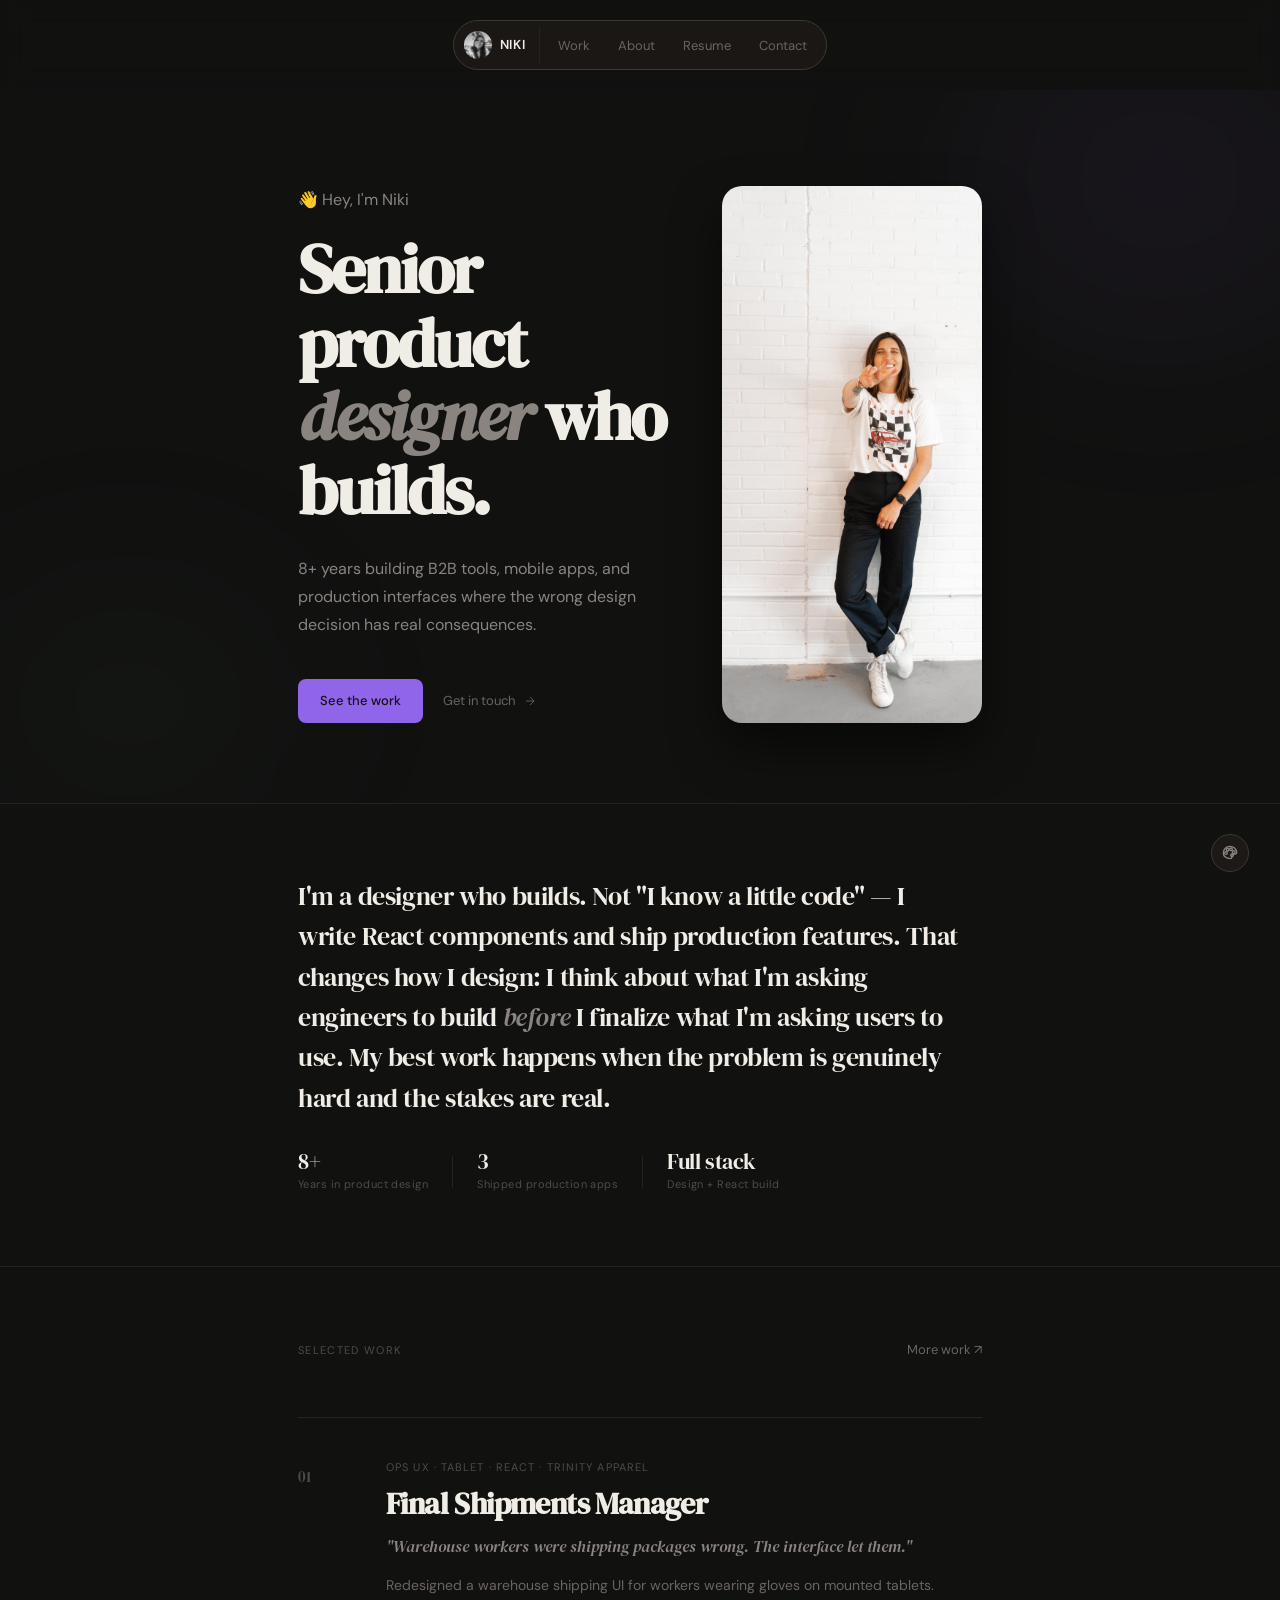
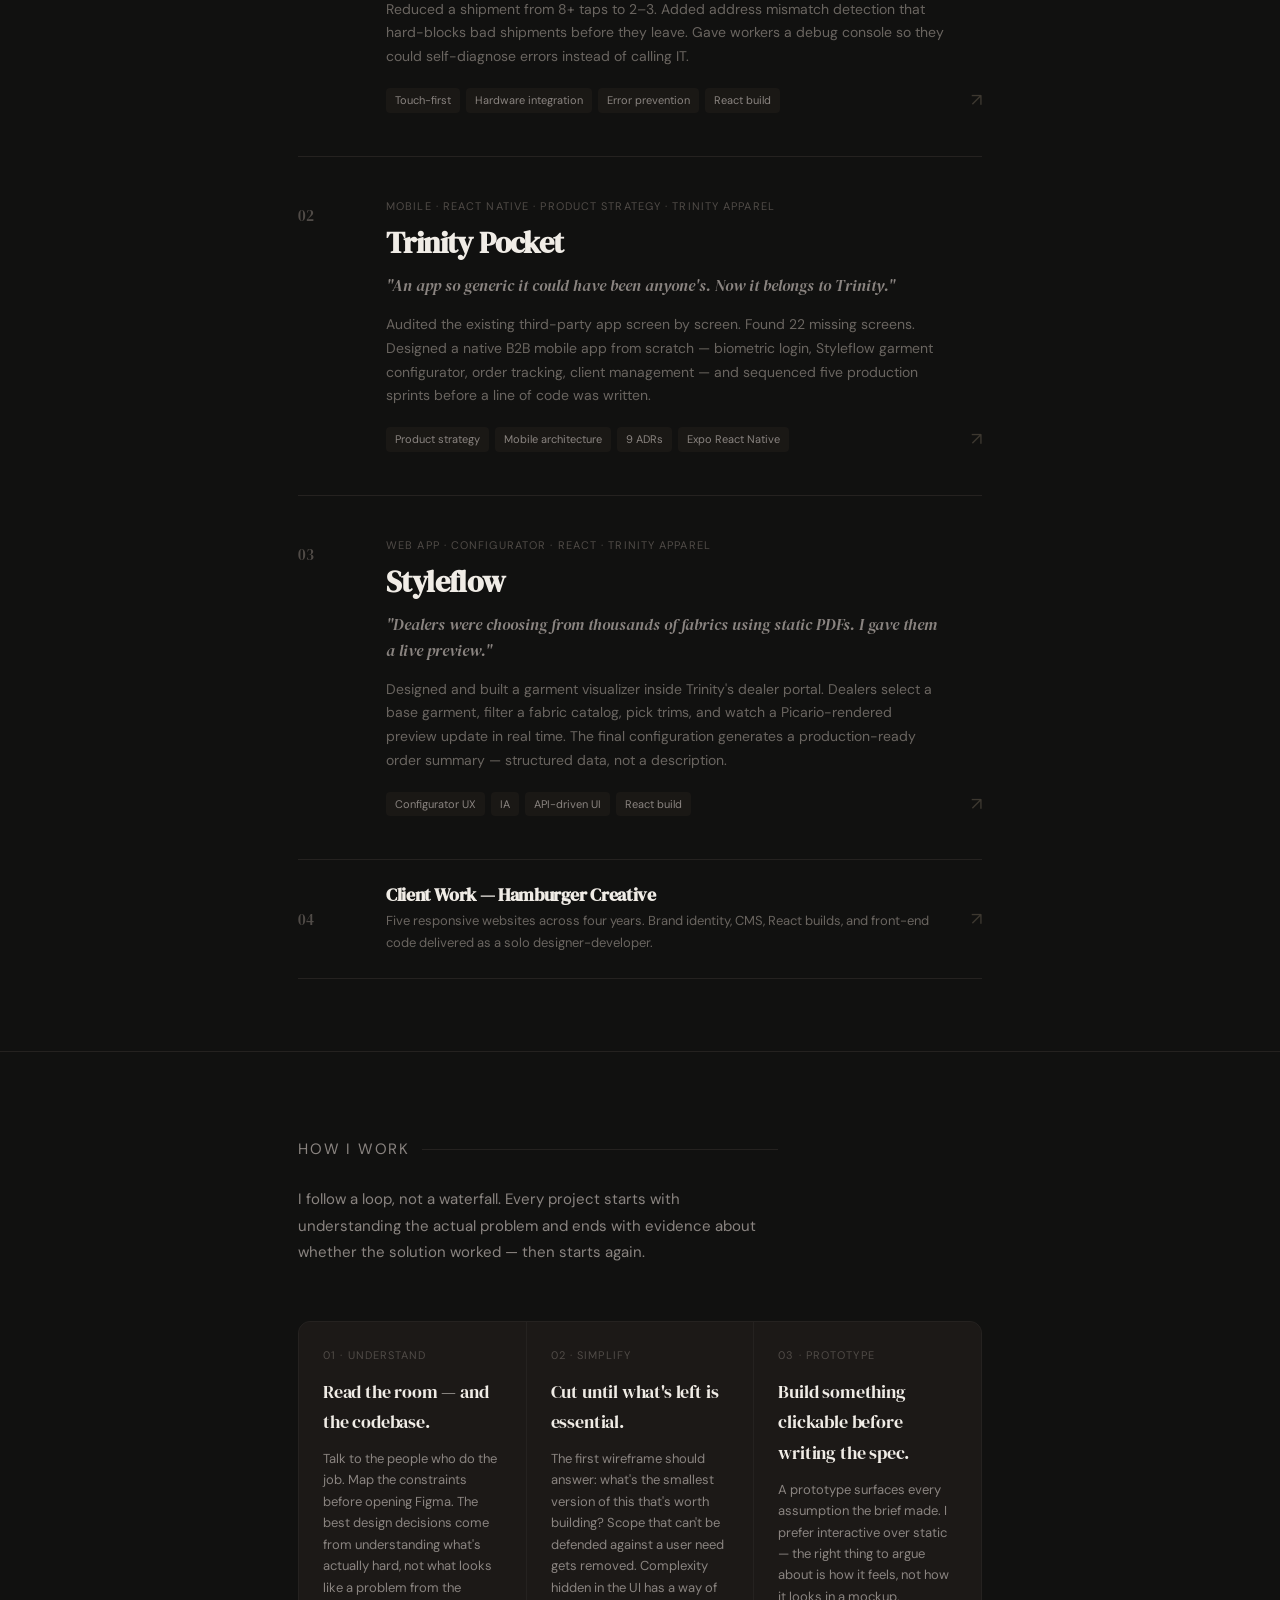
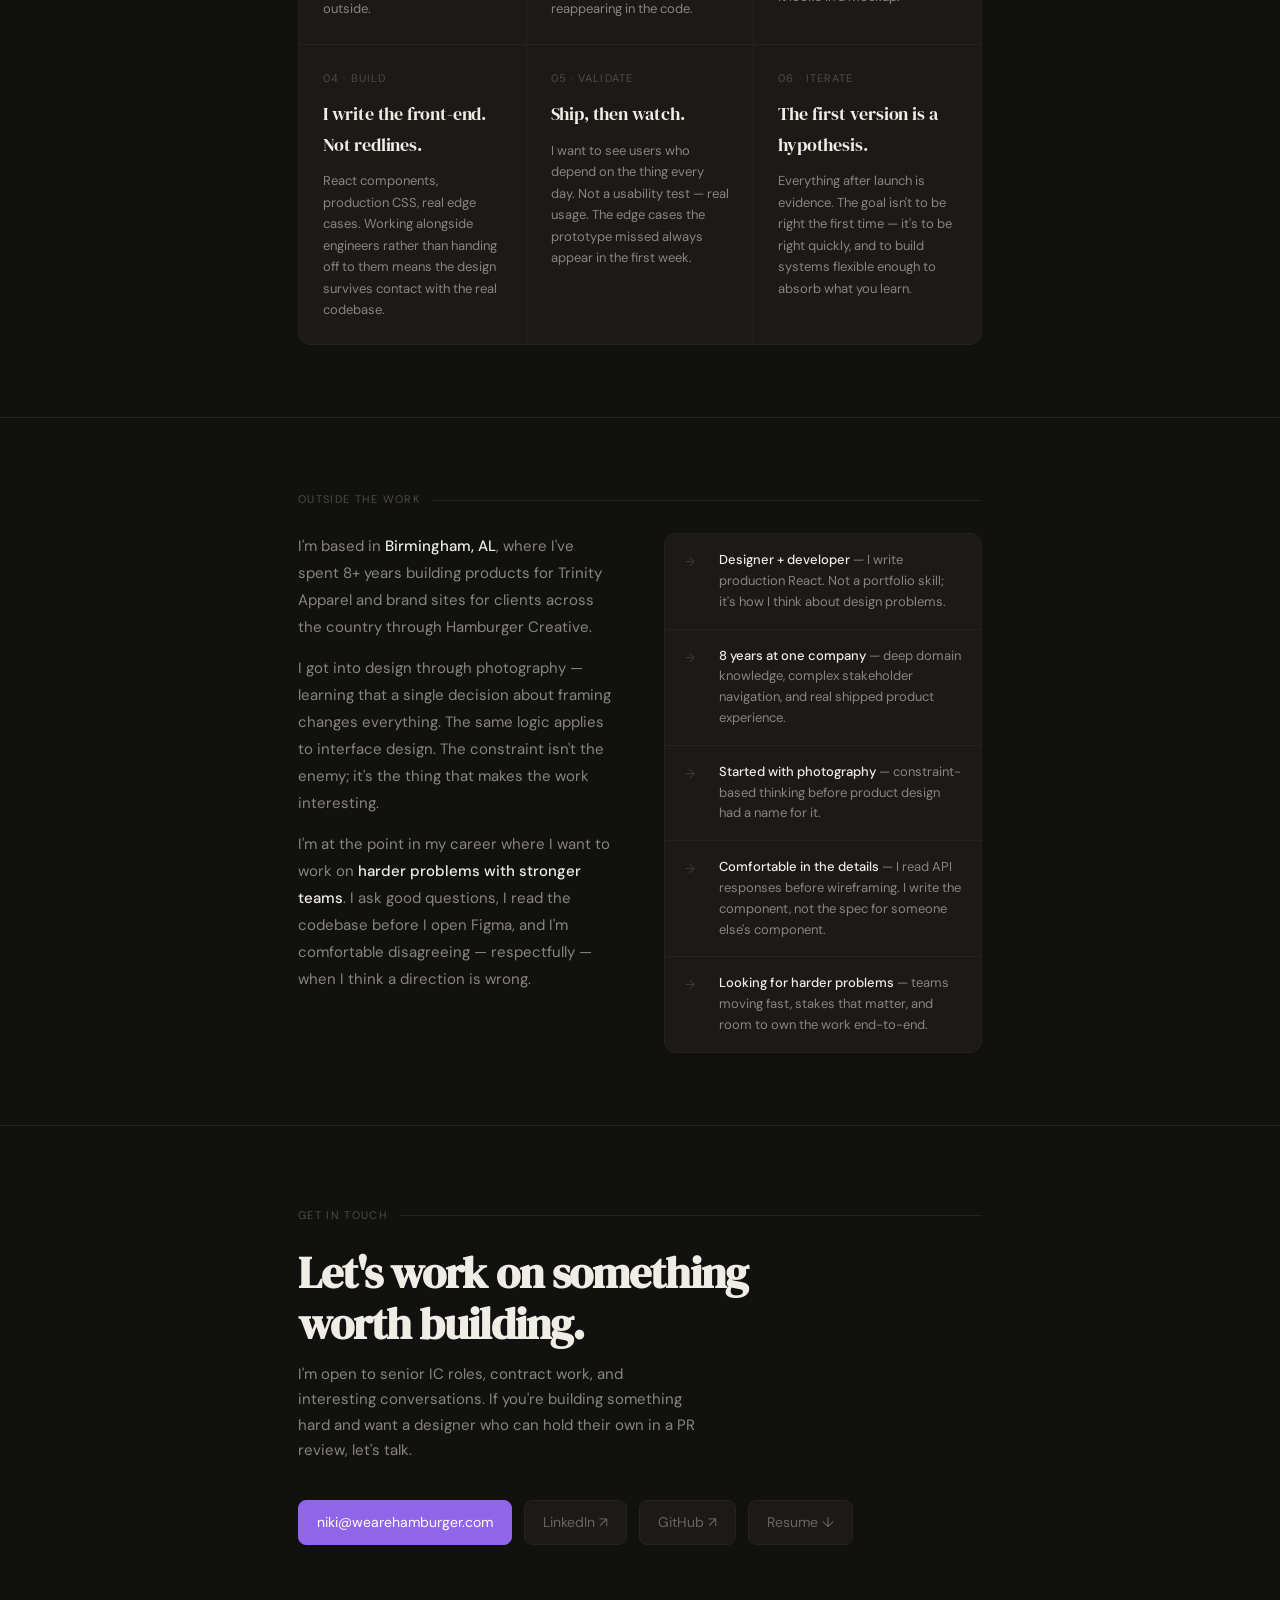
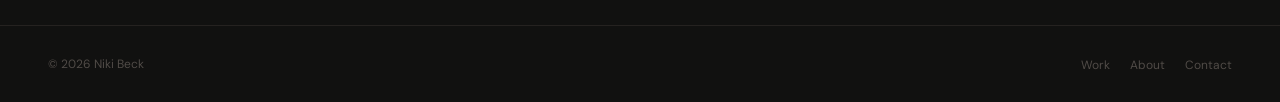
==== commit 603db80a: "Match hero image height to text column, show on mobile stacked Co-Authored-By: Claude Sonnet 4.6 <no" ====
--- a/index.html
+++ b/index.html
@@ -505,7 +505,7 @@
       display: grid;
       grid-template-columns: 1fr 260px;
       gap: 48px;
-      align-items: end;
+      align-items: stretch;
     }
     .hp-hero__label {
       font-size: 16px;
@@ -518,7 +518,8 @@
     .hp-hero__label::before { display: none; }
     .hp-hero__img {
       width: 260px;
-      height: 360px;
+      height: 100%;
+      min-height: 300px;
       object-fit: cover;
       object-position: center 8%;
       border-radius: 20px;
@@ -527,7 +528,7 @@
     }
     @media (max-width: 640px) {
       .hp-hero__inner { grid-template-columns: 1fr; }
-      .hp-hero__img { display: none; }
+      .hp-hero__img { width: 100%; height: 320px; min-height: unset; }
     }
   </style>
 </head>
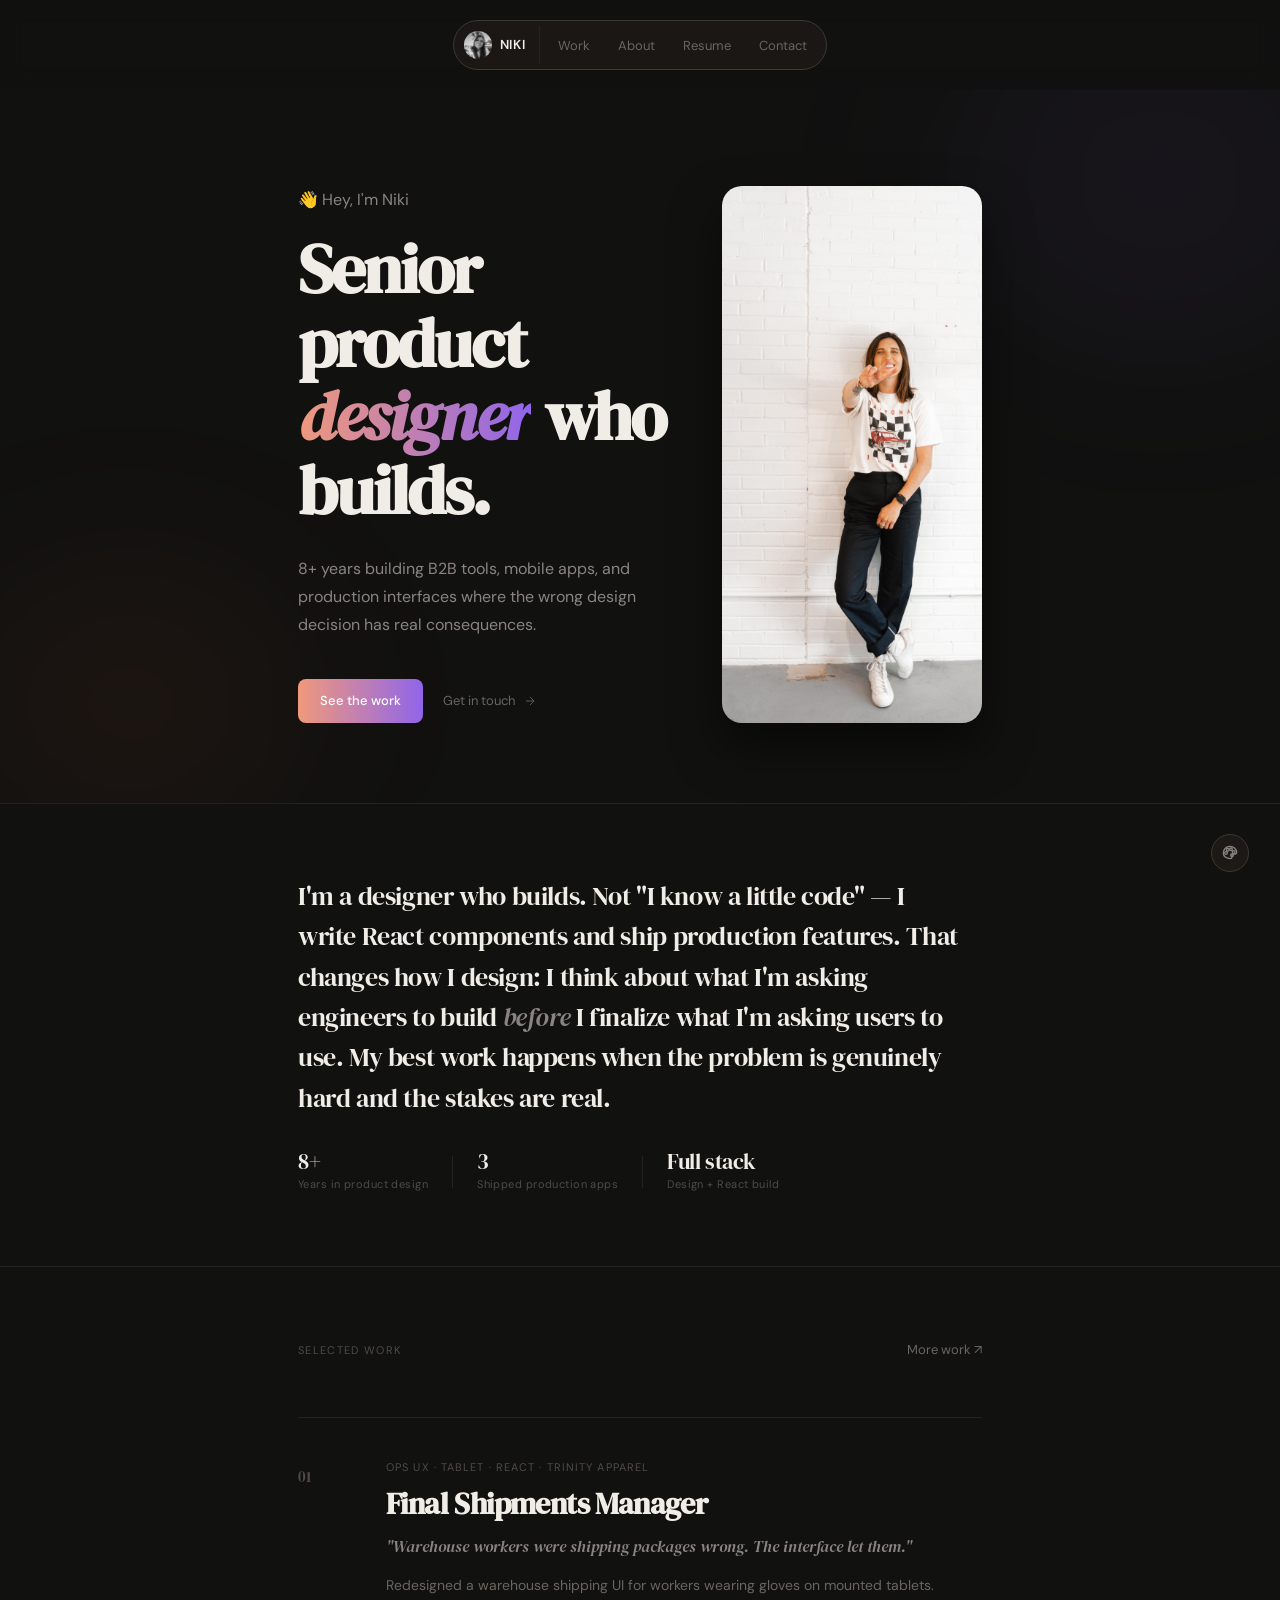
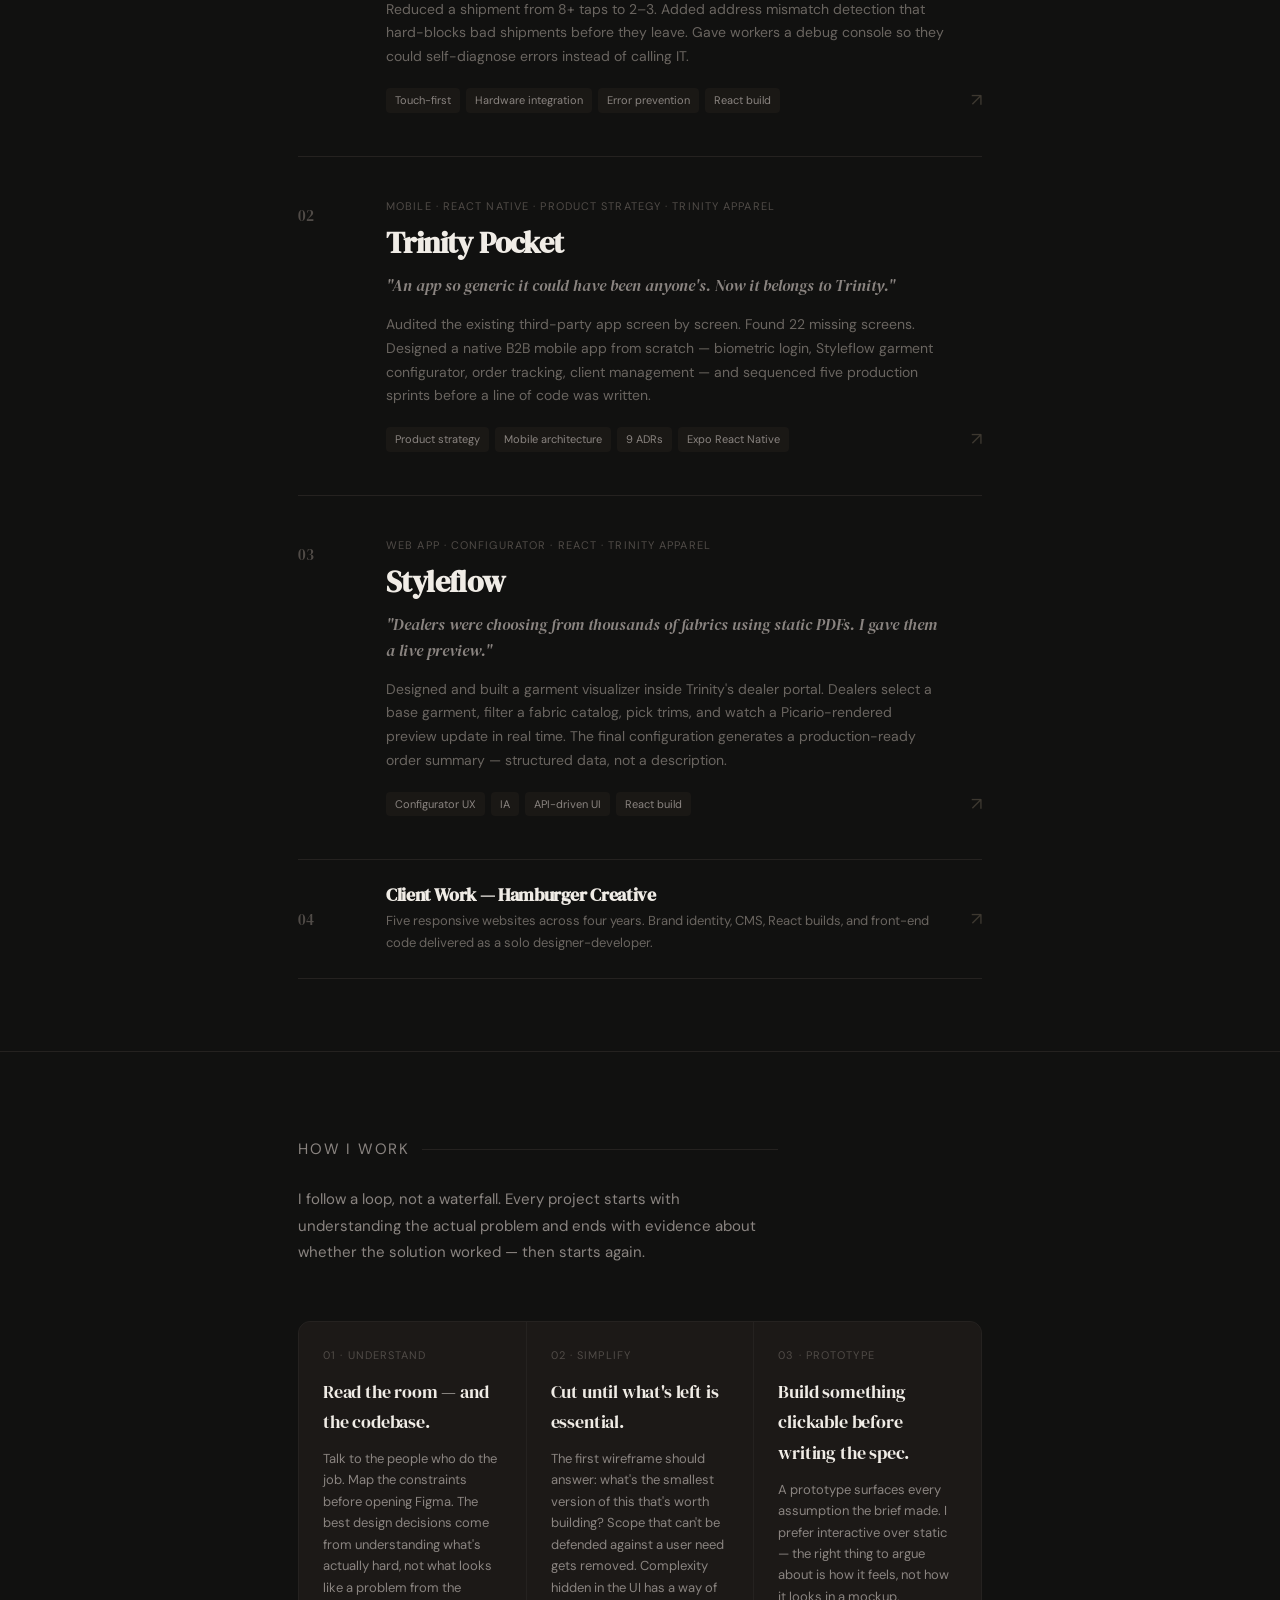
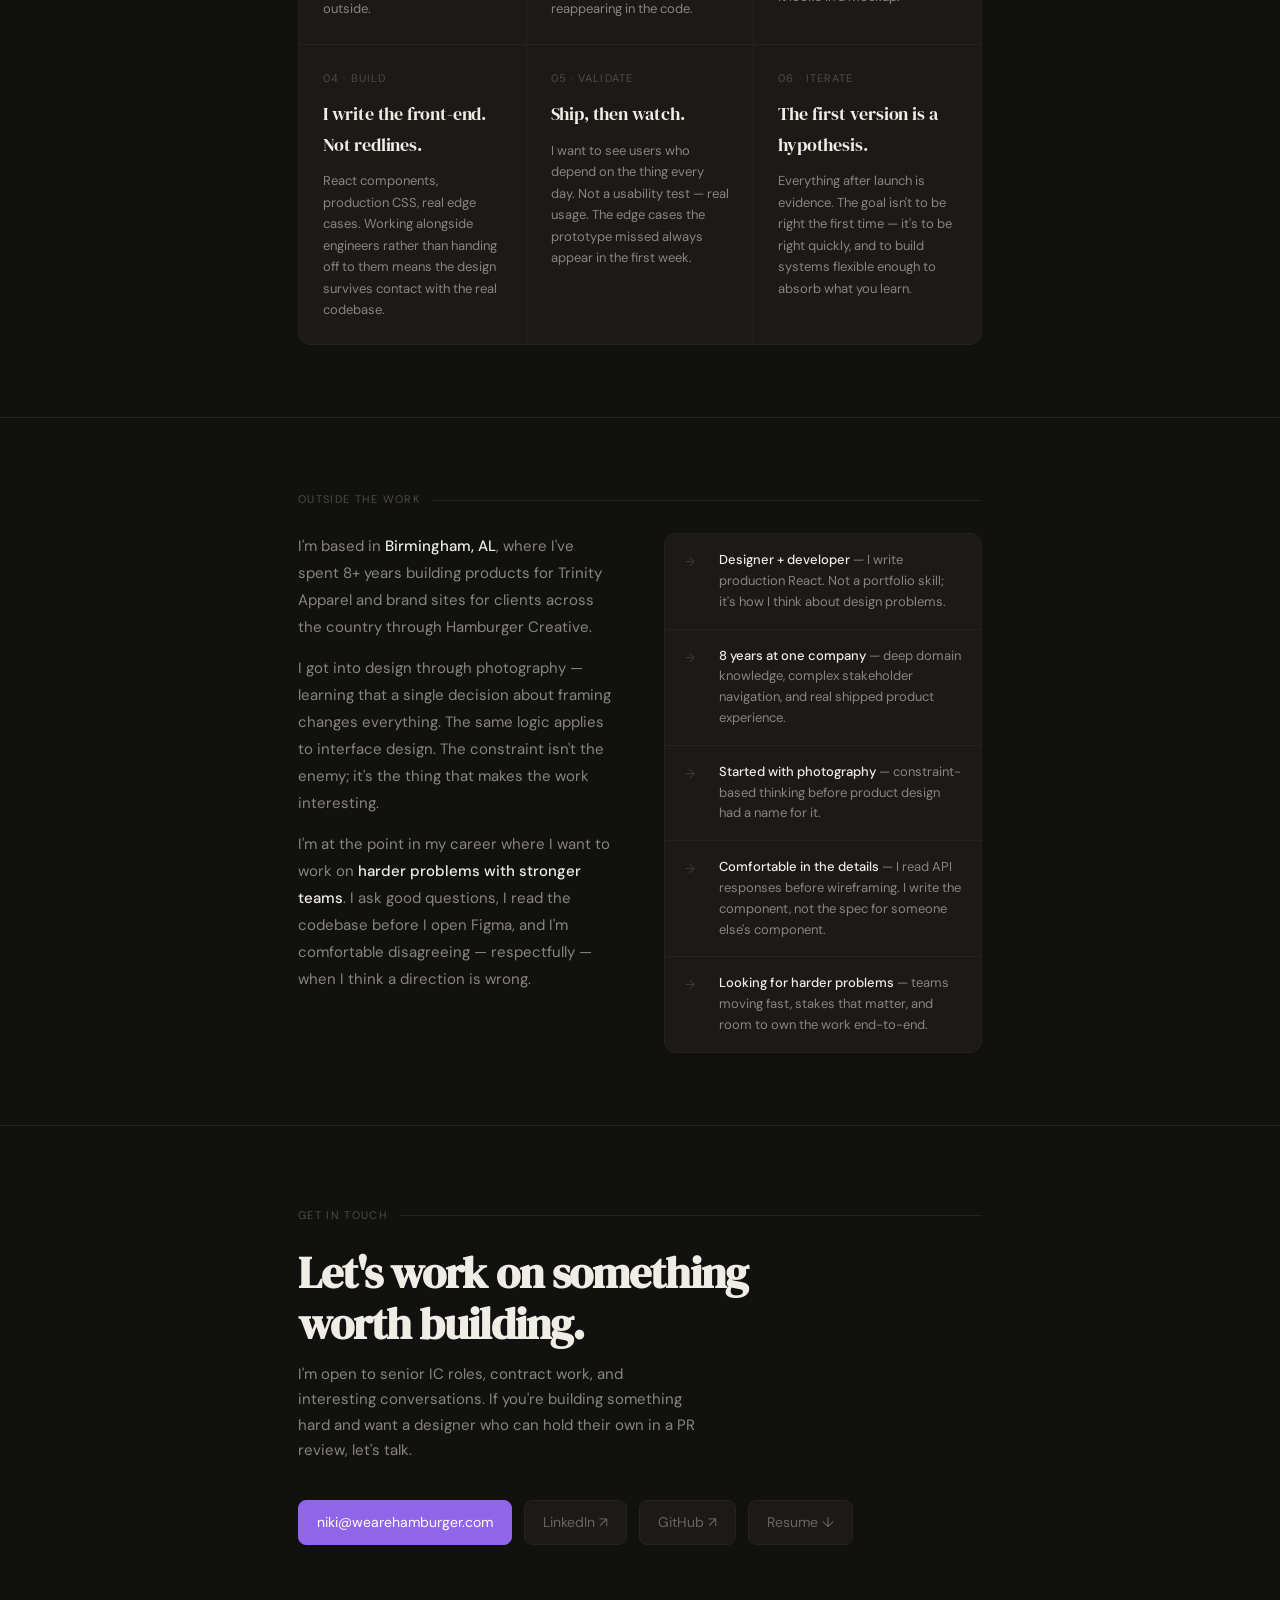
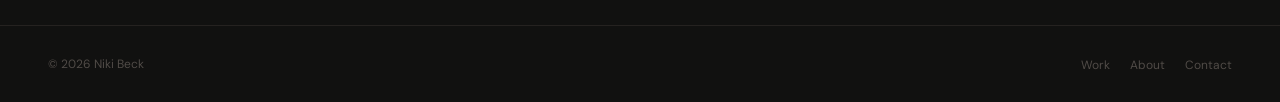
==== commit 82830844: "Apply updated styles: coral/gradient accent, tag variants, gradient hero - Add --coral, --coral-lt, " ====
--- a/index.html
+++ b/index.html
@@ -34,13 +34,13 @@
       background: radial-gradient(ellipse, rgba(144, 101, 234, 0.08) 0%, transparent 70%);
       animation: orb-drift-a 14s ease-in-out infinite alternate;
     }
-    /* Soft success orb — bottom left */
+    /* Soft warm orb — bottom left */
     .hp-hero::after {
       width: 500px;
       height: 400px;
       bottom: -100px;
       left: -120px;
-      background: radial-gradient(ellipse, rgba(95, 168, 118, 0.05) 0%, transparent 70%);
+      background: radial-gradient(ellipse, rgba(216, 90, 48, 0.09) 0%, transparent 70%);
       animation: orb-drift-b 18s ease-in-out infinite alternate;
     }
     @keyframes orb-drift-a {
@@ -79,7 +79,7 @@
       font-size: 11px;
       letter-spacing: 0.14em;
       text-transform: uppercase;
-      color: var(--ghost);
+      color: var(--coral-lt);
       margin-bottom: 28px;
       display: flex;
       align-items: center;
@@ -103,7 +103,28 @@
     }
     .hp-hero__title em {
       font-style: italic;
-      color: var(--muted);
+      background: var(--gradient-hero);
+      -webkit-background-clip: text;
+      background-clip: text;
+      -webkit-text-fill-color: transparent;
+      color: transparent;
+    }
+    @media (prefers-reduced-motion: reduce) {
+      .hp-hero__title em {
+        background: none;
+        -webkit-background-clip: unset;
+        background-clip: unset;
+        -webkit-text-fill-color: var(--muted);
+        color: var(--muted);
+      }
+    }
+    .hp-hero__actions .btn--primary {
+      background: var(--gradient-hero);
+      color: #ffffff;
+      border: none;
+    }
+    .hp-hero__actions .btn--primary:hover {
+      opacity: 0.88;
     }
     .hp-hero__sub {
       font-size: 16px;
@@ -569,7 +590,7 @@
               where the wrong design decision has real consequences.
             </p>
             <div class="hp-hero__actions hero-animate" style="transition-delay:0.2s;">
-              <a href="#work" class="btn btn--primary" style="background:var(--accent);border-color:var(--accent);">See the work</a>
+              <a href="#work" class="btn btn--primary">See the work</a>
               <a href="#contact" class="hp-hero__scroll">
                 Get in touch
                 <svg viewBox="0 0 24 24"><path d="M5 12h14M12 5l7 7-7 7"/></svg>
--- a/css/style.css
+++ b/css/style.css
@@ -21,6 +21,11 @@
   --accent-lt:  #2D1F5E;   /* Accent light — dark purple fill */
   --success:    #5FA876;   /* Success / positive states */
 
+  /* ── Gradient accent (coral → violet) ── */
+  --coral:      #D85A30;   /* Gradient warm end */
+  --coral-lt:   #F0997B;   /* Gradient warm end, lighter — text on dark */
+  --gradient-hero: linear-gradient(90deg, var(--coral-lt) 0%, var(--accent) 100%);
+
   /* ── Legacy aliases (used by case study overrides) ── */
   --violet:     #9065EA;   /* → --accent */
   --teal:       #14B8A6;
@@ -72,7 +77,6 @@
   background: rgba(17, 17, 16, 0.92);
   backdrop-filter: blur(12px);
   -webkit-backdrop-filter: blur(12px);
-
   background: var(--cream);
   border-bottom: 0.5px solid var(--rule);
   padding: 0 var(--page-x);
@@ -86,7 +90,6 @@
   justify-content: space-between;
   height: 60px;
 }
-
 
 /* ─── Nav logo with animated pulse dot ─── */
 .site-nav__logo {
@@ -167,6 +170,15 @@
   background: var(--rule);
 }
 
+/* ─── Gradient text utility — use sparingly, e.g. one section label ─── */
+.text-gradient-accent {
+  background: var(--gradient-hero);
+  -webkit-background-clip: text;
+  background-clip: text;
+  -webkit-text-fill-color: transparent;
+  color: transparent;
+}
+
 /* ─── Eyebrow ─── */
 .eyebrow {
   font-size: 11px;
@@ -185,15 +197,14 @@
   color: var(--ink);
 }
 
-
 /* ─── Animated gradient on italic in hero ─── */
 .display em {
   font-style: italic;
   background: linear-gradient(
     90deg,
-    var(--accent) 0%,
-    var(--success) 40%,
-    var(--accent) 80%
+    var(--coral-lt) 0%,
+    var(--accent) 60%,
+    var(--coral-lt) 100%
   );
   background-size: 200% auto;
   -webkit-background-clip: text;
@@ -220,9 +231,6 @@
   .site-nav__logo::after { animation: none; }
 }
 
-.display em { font-style: italic; color: var(--muted); }
-
-
 .headline {
   font-family: var(--serif);
   font-size: clamp(26px, 4vw, 36px);
@@ -289,6 +297,18 @@
   color: var(--muted);
 }
 
+/* ─── Tag color variants — apply to 1-2 tags per case study max, rest stay neutral ─── */
+.tag--coral {
+  background: transparent;
+  border: 0.5px solid var(--coral);
+  color: var(--coral-lt);
+}
+.tag--violet {
+  background: transparent;
+  border: 0.5px solid var(--accent);
+  color: var(--accent);
+}
+
 .pill {
   display: inline-block;
   font-size: 12px;
@@ -326,7 +346,6 @@
 }
 
 /* ─── Image placeholder ─── */
-/* ─── Image placeholder (swap with real <img>) ─── */
 .img-slot {
   background: var(--dust);
   border: 0.5px dashed var(--stone);
@@ -575,7 +594,6 @@
   padding-left: 0;
   transition: padding-left 0.22s ease;
 }
-
 .work-item-row::before {
   content: '';
   position: absolute;
@@ -589,14 +607,8 @@
   transform-origin: top;
   transition: transform 0.22s ease;
 }
-
-.work-item-row:hover::before {
-  transform: scaleY(1);
-}
-
-.work-item-row:hover {
-  padding-left: 12px;
-}
+.work-item-row:hover::before { transform: scaleY(1); }
+.work-item-row:hover { padding-left: 12px; }
 
 /* ─── Skill cards — dot-grid background ─── */
 .skill-card {
@@ -609,10 +621,8 @@
   padding: 20px 22px;
   transition: border-color 0.18s, background-color 0.18s;
 }
-
-.skill-card:hover {
-  border-color: var(--ghost);
-}
+.skill-card:hover { border-color: var(--ghost); }
+
 /* ─── Footer ─── */
 .site-footer {
   border-top: 0.5px solid var(--rule);
@@ -639,23 +649,13 @@
 }
 .site-footer__links a:hover { color: var(--ink); }
 
-/* ─── Scroll reveal — sharpened ─── */
-.reveal {
-  opacity: 0;
-  transform: translateY(30px);
-  transition: opacity 0.6s cubic-bezier(0.16, 1, 0.3, 1), transform 0.6s cubic-bezier(0.16, 1, 0.3, 1);
-}
-
-/* ─── Scroll reveal animation ─── */
+/* ─── Scroll reveal ─── */
 .reveal {
   opacity: 0;
   transform: translateY(20px);
   transition: opacity 0.55s ease, transform 0.55s ease;
 }
-.reveal.visible {
-  opacity: 1;
-  transform: translateY(0);
-}
+.reveal.visible { opacity: 1; transform: translateY(0); }
 .reveal-delay-1 { transition-delay: 0.1s; }
 .reveal-delay-2 { transition-delay: 0.2s; }
 .reveal-delay-3 { transition-delay: 0.32s; }
@@ -666,7 +666,6 @@
   from { opacity: 0; transform: translateY(18px); }
   to   { opacity: 1; transform: translateY(0); }
 }
-
 .hero-animate > * {
   opacity: 0;
   animation: fadeUp 0.6s ease forwards;
@@ -724,7 +723,6 @@
   background: #11110f;
   border: 1px solid rgba(255, 255, 255, 0.14);
 }
-
 .image-lightbox__img {
   width: 100%;
   max-height: calc(90vh - 66px);
@@ -732,7 +730,6 @@
   border-radius: 10px;
   background: #0a0a09;
 }
-
 .image-lightbox__close {
   position: absolute;
   top: 8px;
@@ -747,12 +744,9 @@
   background: rgba(0, 0, 0, 0.5);
   cursor: pointer;
 }
-
 body.lightbox-open { overflow: hidden; }
 
 /* ─── Background gradient themes ─── */
-
-/* Fixed pseudo-element carries the gradient; fades in/out on theme switch */
 body::before {
   content: '';
   position: fixed;
@@ -762,7 +756,6 @@
   opacity: 0;
   transition: opacity 0.5s ease;
 }
-
 body.theme-aurora::before {
   background: linear-gradient(160deg, #050e1c 0%, #081a0e 60%, #0e1116 100%);
   opacity: 1;
@@ -779,8 +772,6 @@
   background: linear-gradient(150deg, #060c1c 0%, #081210 50%, #0c0e14 100%);
   opacity: 1;
 }
-
-/* Nav: glass effect on gradient themes */
 body.theme-aurora .site-nav,
 body.theme-ember .site-nav,
 body.theme-iris .site-nav,
@@ -801,7 +792,6 @@
   align-items: center;
   gap: 8px;
 }
-
 .theme-picker__panel {
   display: flex;
   flex-direction: column;
@@ -816,13 +806,11 @@
   transform: translateY(6px) scale(0.95);
   transition: opacity 0.18s ease, transform 0.18s ease;
 }
-
 .theme-picker.is-open .theme-picker__panel {
   opacity: 1;
   pointer-events: auto;
   transform: translateY(0) scale(1);
 }
-
 .theme-picker__toggle {
   width: 38px;
   height: 38px;
@@ -837,12 +825,10 @@
   transition: border-color 0.15s, color 0.15s;
   flex-shrink: 0;
 }
-
 .theme-picker__toggle:hover {
   border-color: var(--ghost);
   color: var(--ink);
 }
-
 .theme-swatch {
   width: 26px;
   height: 26px;
@@ -851,10 +837,8 @@
   cursor: pointer;
   transition: transform 0.15s, border-color 0.15s;
 }
-
 .theme-swatch:hover { transform: scale(1.18); }
 .theme-swatch.is-active { border-color: var(--ink); }
-
 .theme-swatch[data-theme="void"]   { background: #3a3530; border-color: var(--stone); }
 .theme-swatch[data-theme="aurora"] { background: radial-gradient(circle at 35% 35%, #2a9a6a, #091a10); }
 .theme-swatch[data-theme="ember"]  { background: radial-gradient(circle at 35% 35%, #d04a18, #2a0a04); }
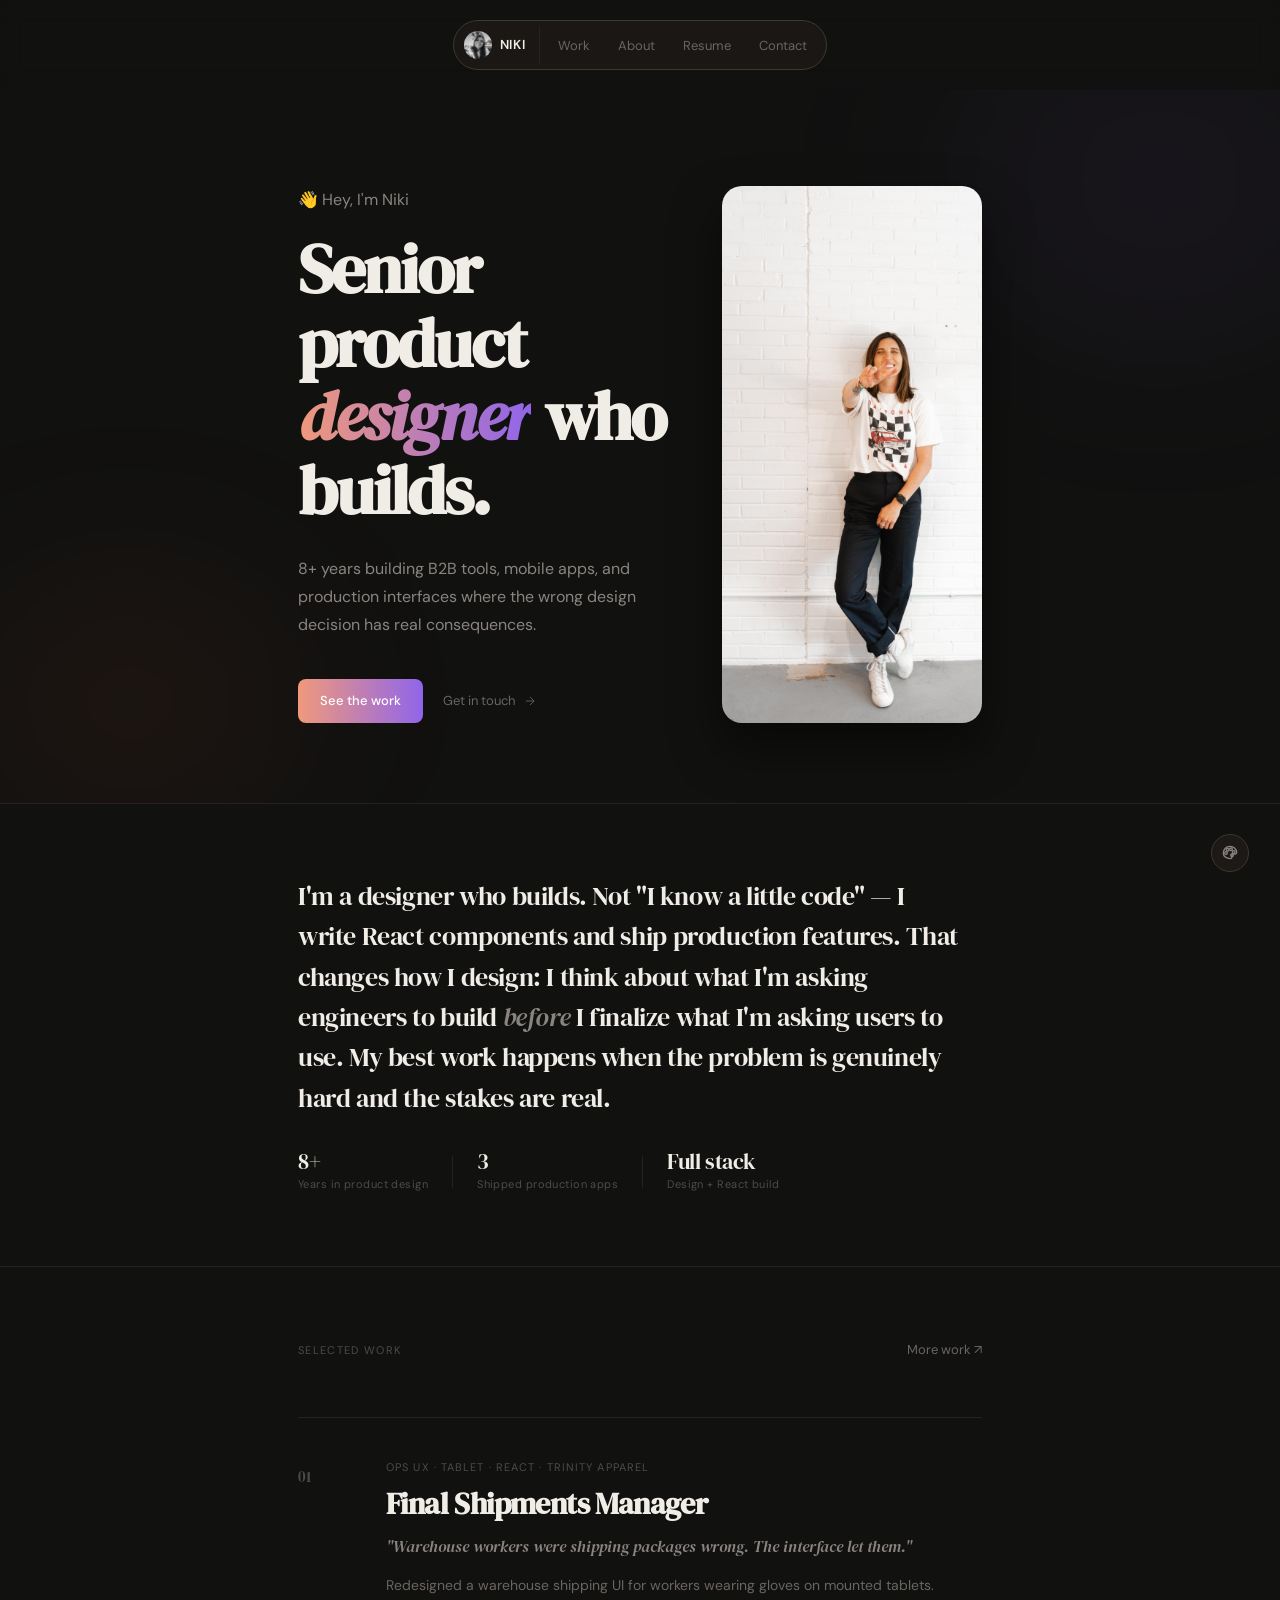
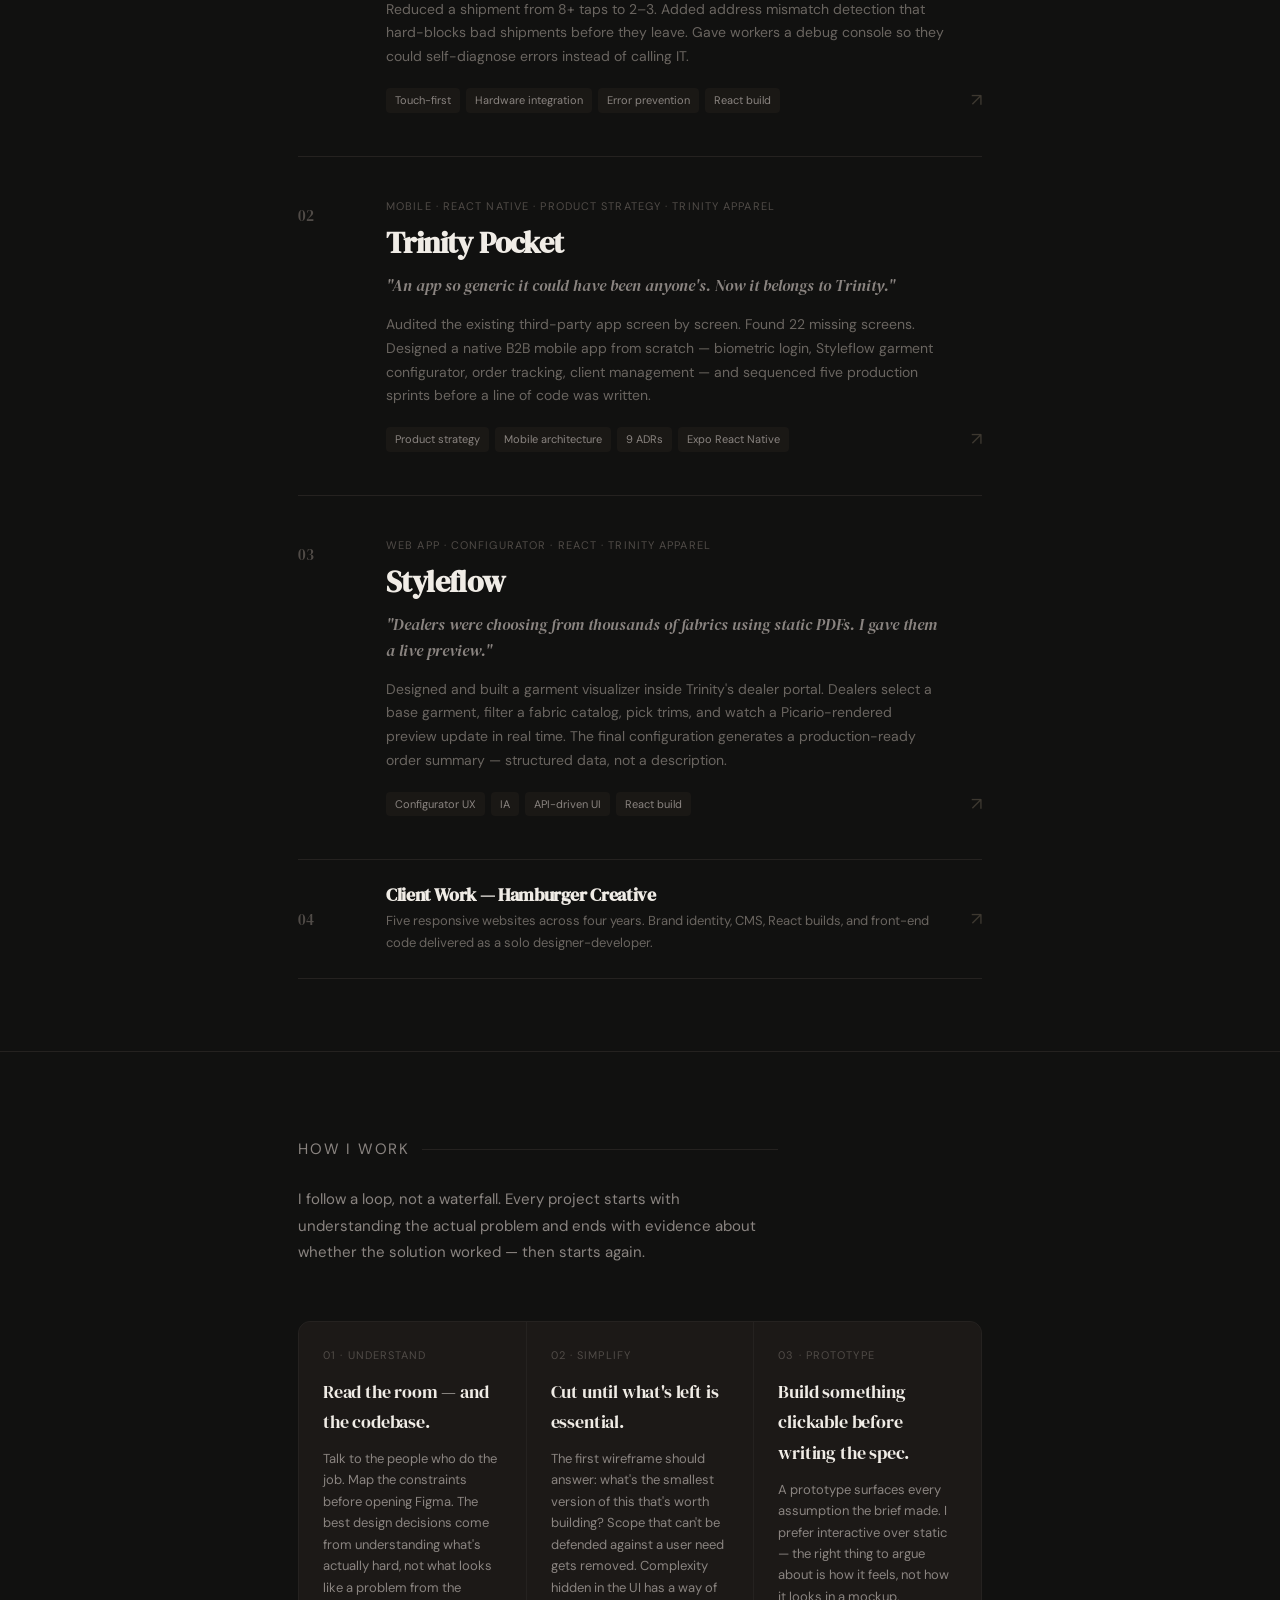
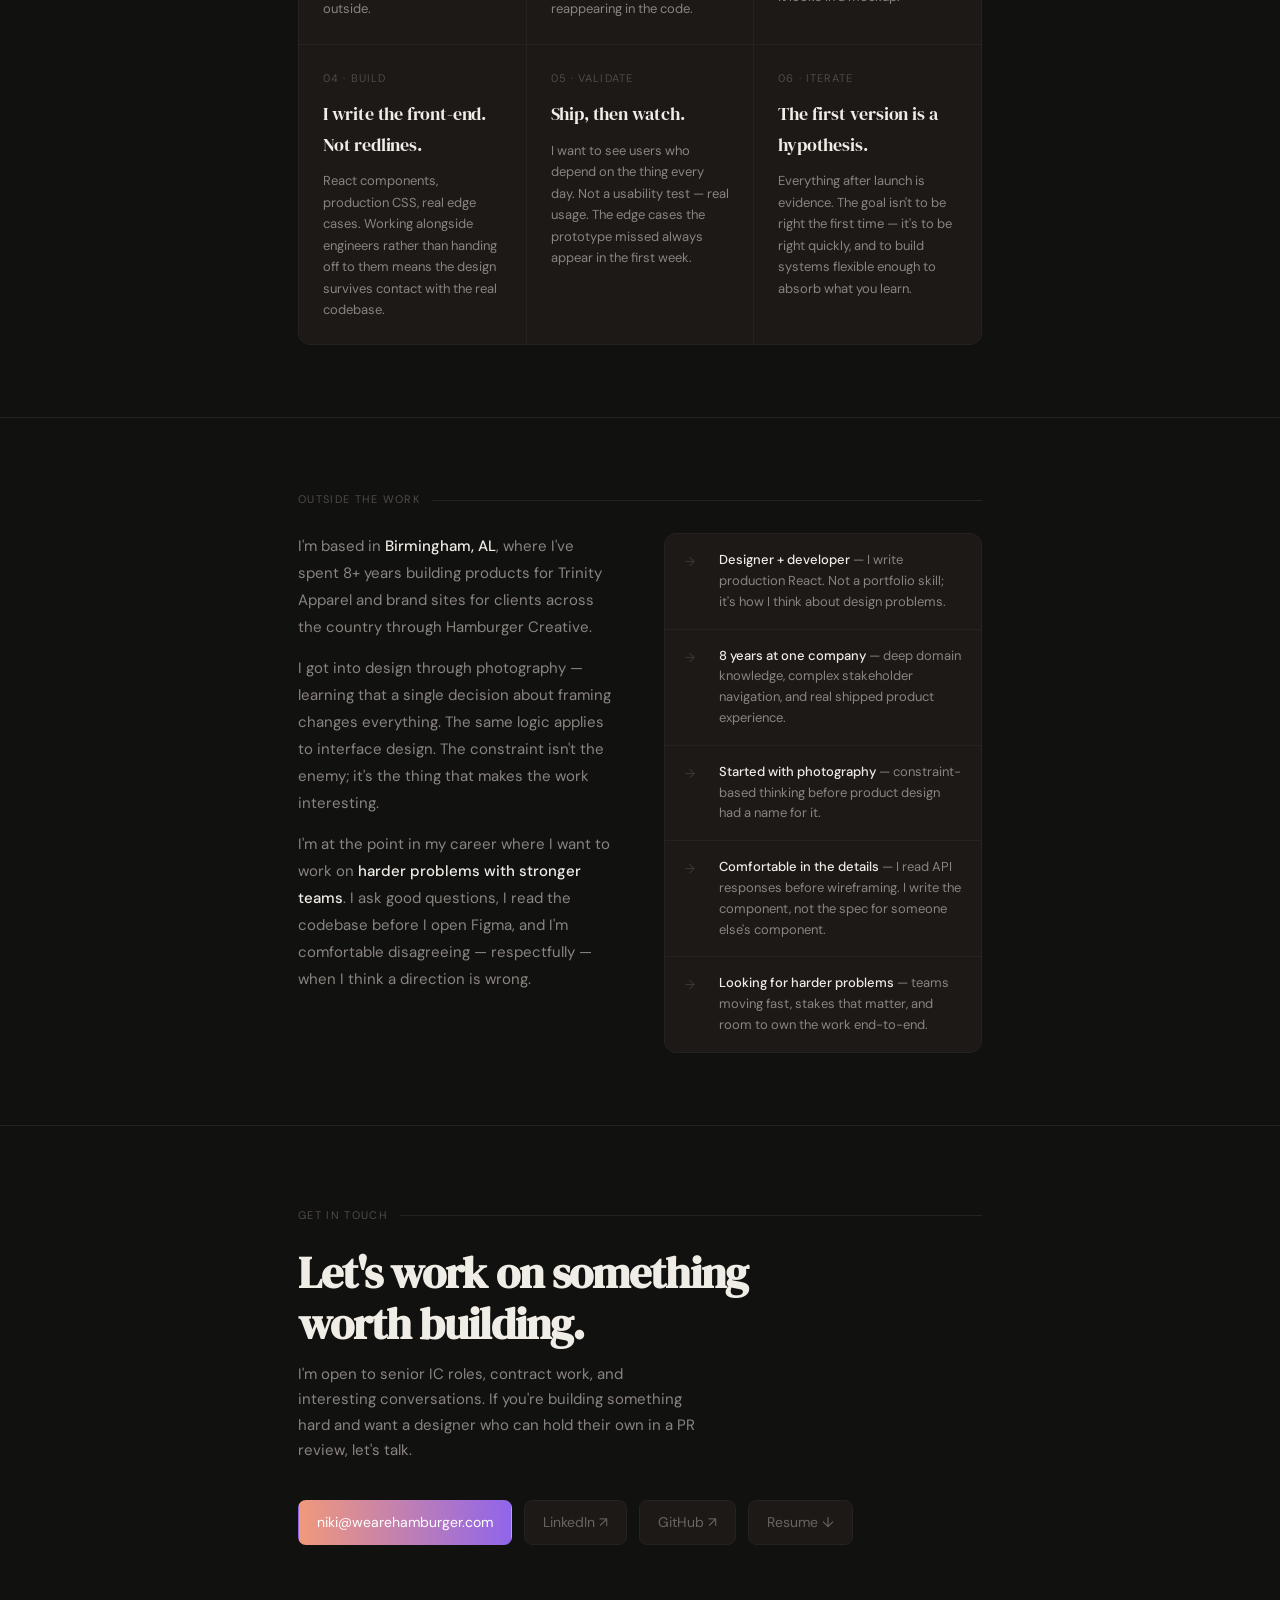
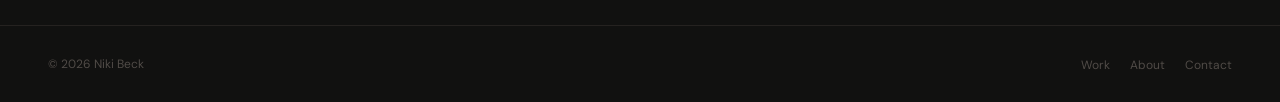
==== commit 83745656: "Apply coral/gradient accent consistently across all interactive elements - btn--primary: gradient bg" ====
--- a/index.html
+++ b/index.html
@@ -118,14 +118,6 @@
         color: var(--muted);
       }
     }
-    .hp-hero__actions .btn--primary {
-      background: var(--gradient-hero);
-      color: #ffffff;
-      border: none;
-    }
-    .hp-hero__actions .btn--primary:hover {
-      opacity: 0.88;
-    }
     .hp-hero__sub {
       font-size: 16px;
       color: var(--muted);
@@ -454,11 +446,11 @@
     }
     .hp-contact__link:hover { color: var(--ink); border-color: var(--stone); }
     .hp-contact__link--primary {
-      background: var(--accent);
+      background: var(--gradient-hero);
       color: #ffffff;
-      border-color: var(--accent);
-    }
-    .hp-contact__link--primary:hover { background: #7A4FD4; color: #ffffff; border-color: #7A4FD4; }
+      border-color: transparent;
+    }
+    .hp-contact__link--primary:hover { filter: brightness(0.9); }
 
     /* ── Responsive ── */
     @media (max-width: 640px) {
--- a/css/style.css
+++ b/css/style.css
@@ -137,7 +137,7 @@
   left: 0;
   width: 0;
   height: 1px;
-  background: var(--ink);
+  background: var(--gradient-hero);
   transition: width 0.2s ease;
 }
 
@@ -272,10 +272,10 @@
 .btn:active { transform: scale(0.97); }
 
 .btn--primary {
-  background: var(--ink);
-  color: var(--cream);
-}
-.btn--primary:hover { background: #D8D3CC; }
+  background: var(--gradient-hero);
+  color: #ffffff;
+}
+.btn--primary:hover { filter: brightness(0.9); }
 
 .btn--ghost {
   background: none;
@@ -368,7 +368,7 @@
 .quote-block {
   background: var(--white);
   border: 0.5px solid var(--rule);
-  border-left: 3px solid var(--ink);
+  border-left: 3px solid var(--coral);
   border-radius: 0 var(--radius) var(--radius) 0;
   padding: 20px 24px;
   margin: 28px 0;
@@ -466,7 +466,11 @@
 .outcome-card__stat {
   font-family: var(--serif);
   font-size: 32px;
-  color: var(--ink);
+  background: var(--gradient-hero);
+  -webkit-background-clip: text;
+  background-clip: text;
+  -webkit-text-fill-color: transparent;
+  color: transparent;
   margin-bottom: 6px;
   line-height: 1;
 }
@@ -505,17 +509,17 @@
   font-size: 13px;
   font-weight: 500;
   padding: 10px 20px;
-  background: var(--cream);
-  color: var(--ink);
+  background: var(--gradient-hero);
+  color: #ffffff;
   border: none;
   border-radius: var(--radius);
   cursor: pointer;
   white-space: nowrap;
-  transition: background 0.15s;
+  transition: filter 0.15s;
   text-decoration: none;
   display: inline-block;
 }
-.proto-cta__btn:hover { background: var(--dust); }
+.proto-cta__btn:hover { filter: brightness(0.9); }
 
 /* ─── Reflection grid ─── */
 .reflection-grid {
@@ -601,7 +605,7 @@
   top: 0;
   bottom: 0;
   width: 3px;
-  background: var(--violet);
+  background: linear-gradient(180deg, var(--coral-lt), var(--accent));
   border-radius: 0 2px 2px 0;
   transform: scaleY(0);
   transform-origin: top;
@@ -621,7 +625,7 @@
   padding: 20px 22px;
   transition: border-color 0.18s, background-color 0.18s;
 }
-.skill-card:hover { border-color: var(--ghost); }
+.skill-card:hover { border-color: var(--coral); }
 
 /* ─── Footer ─── */
 .site-footer {
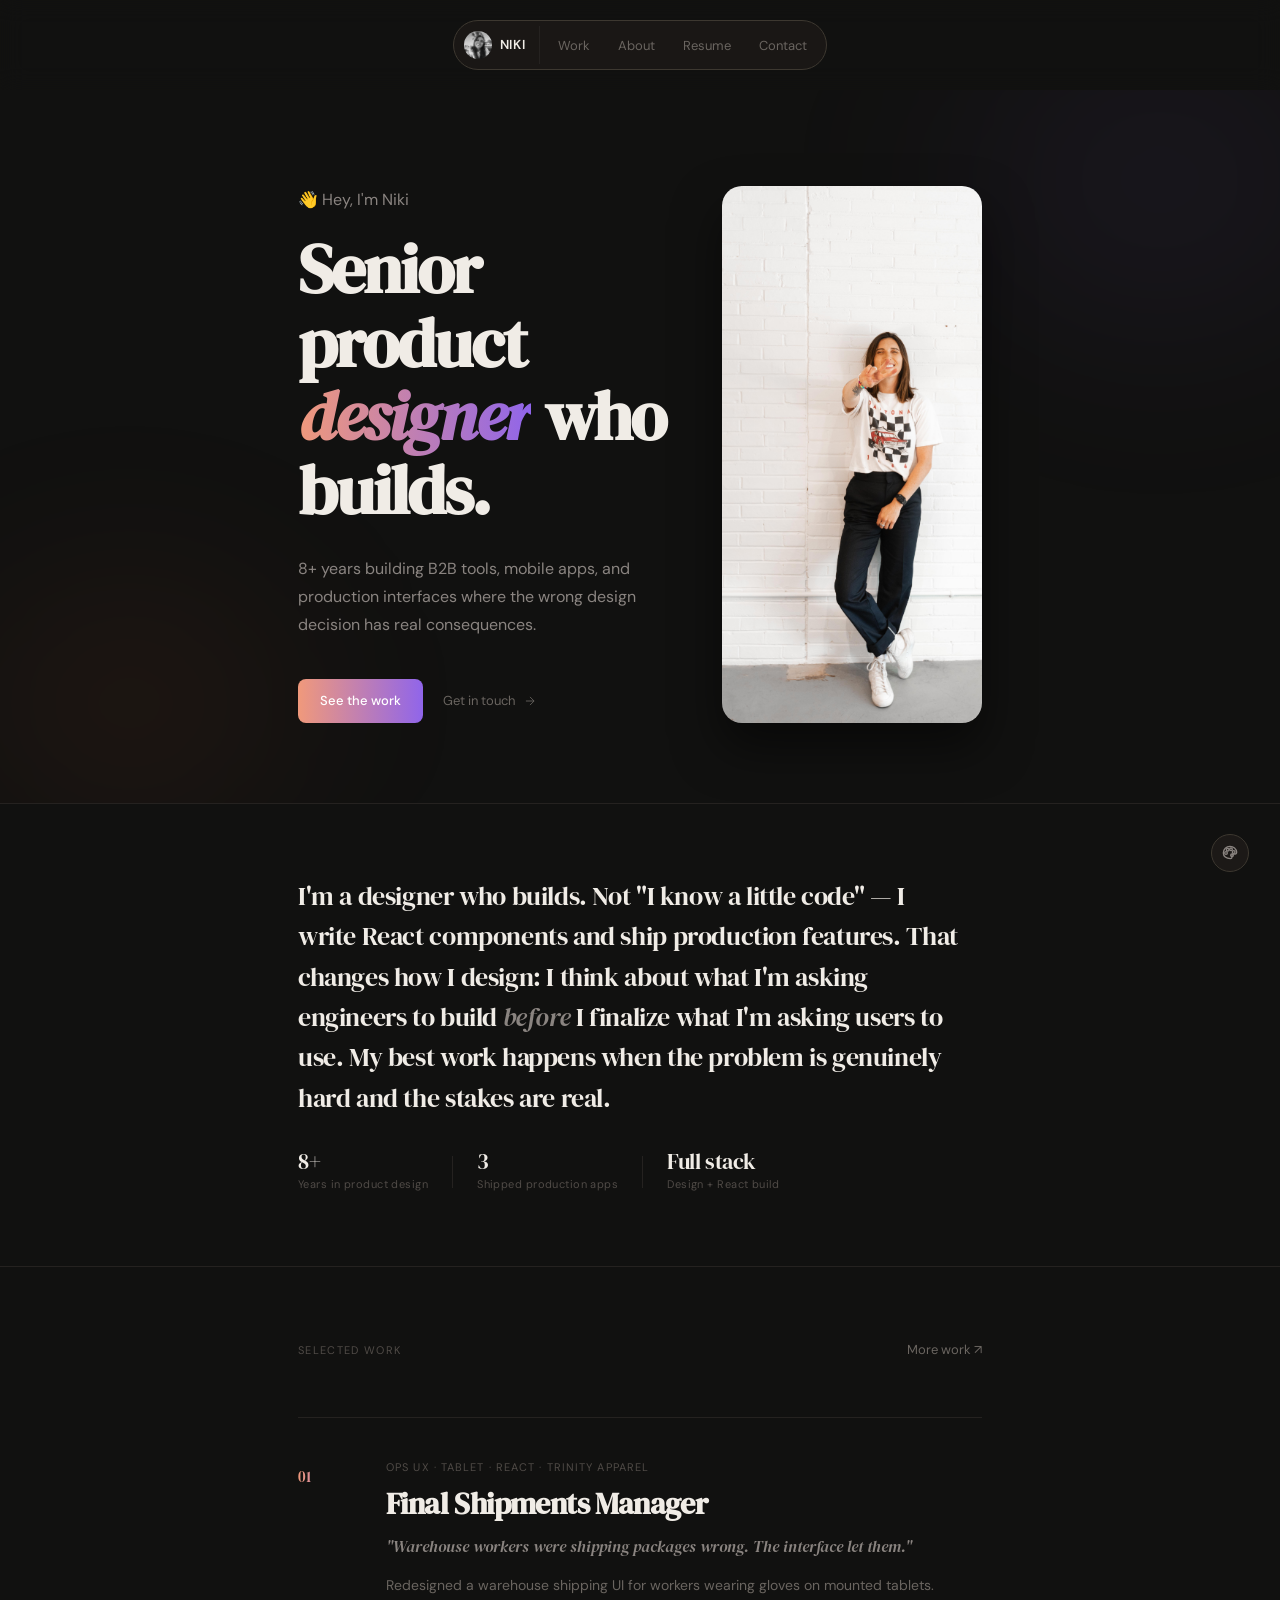
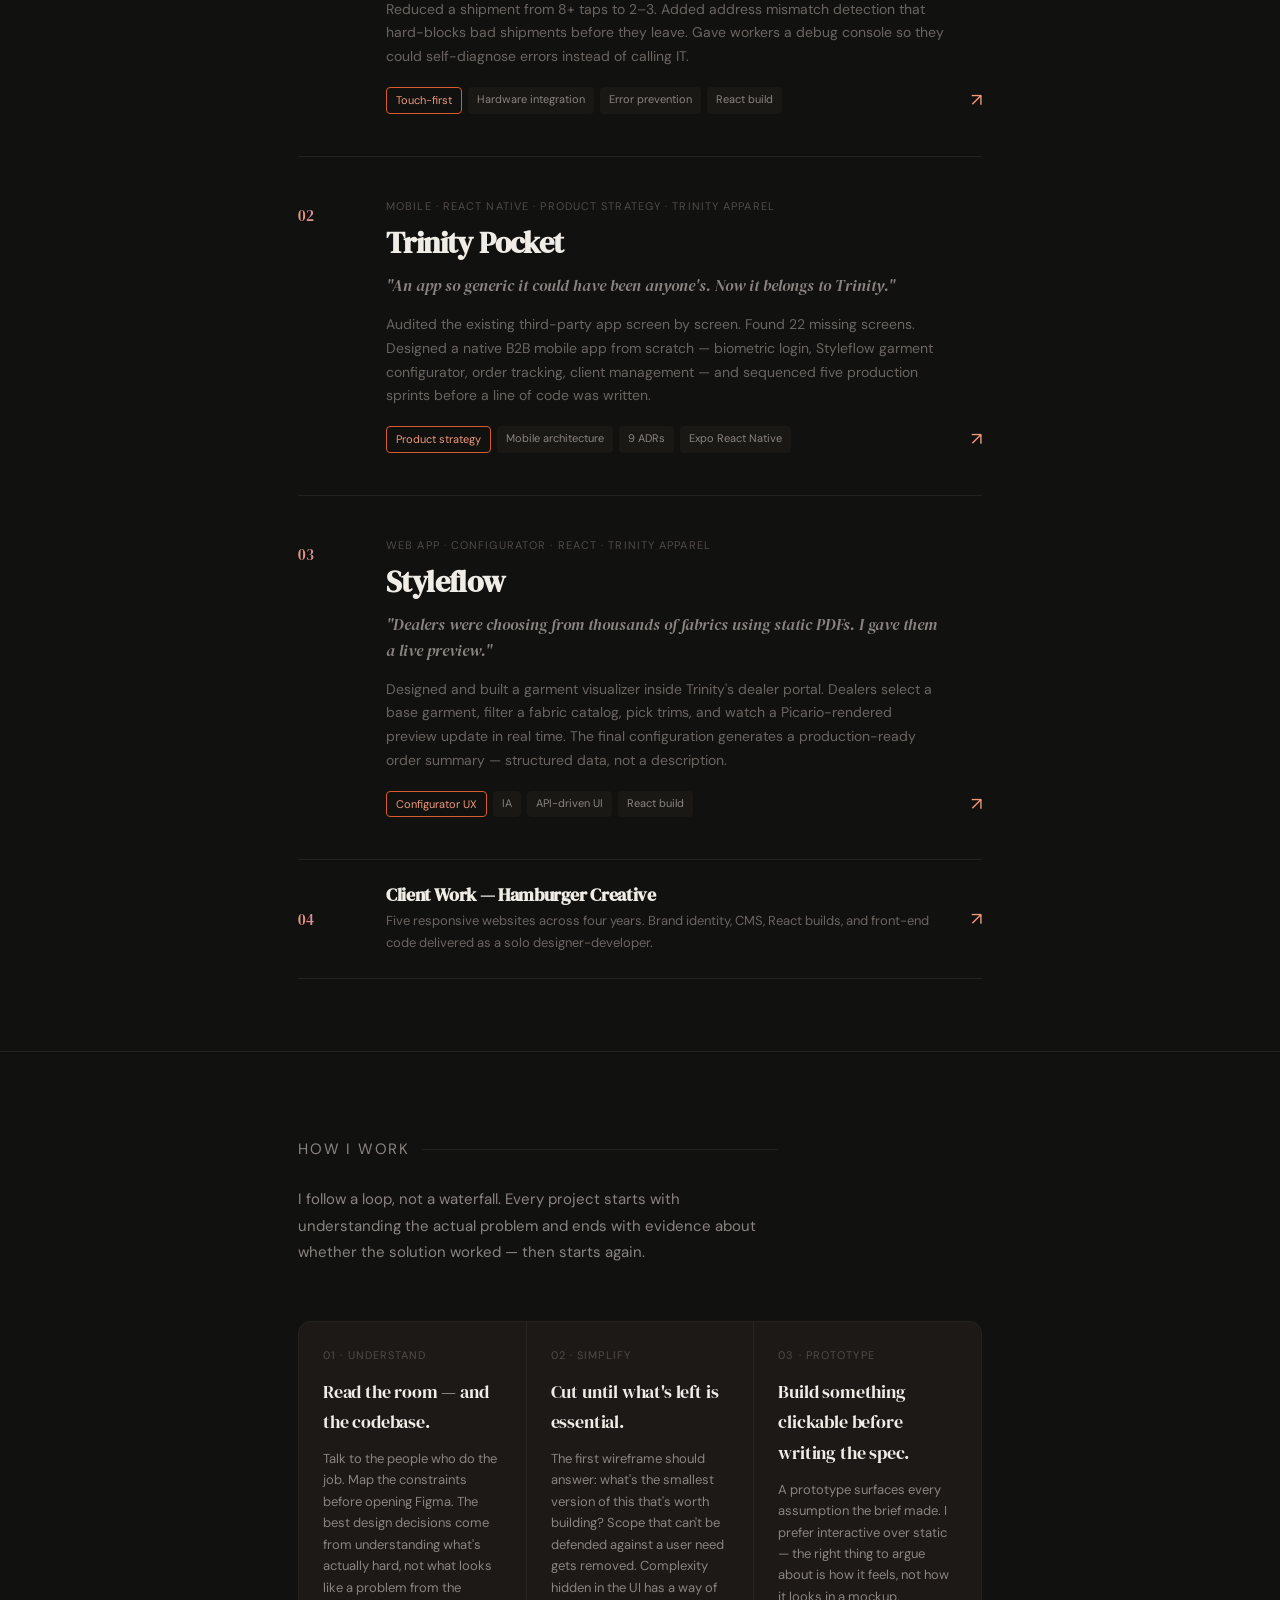
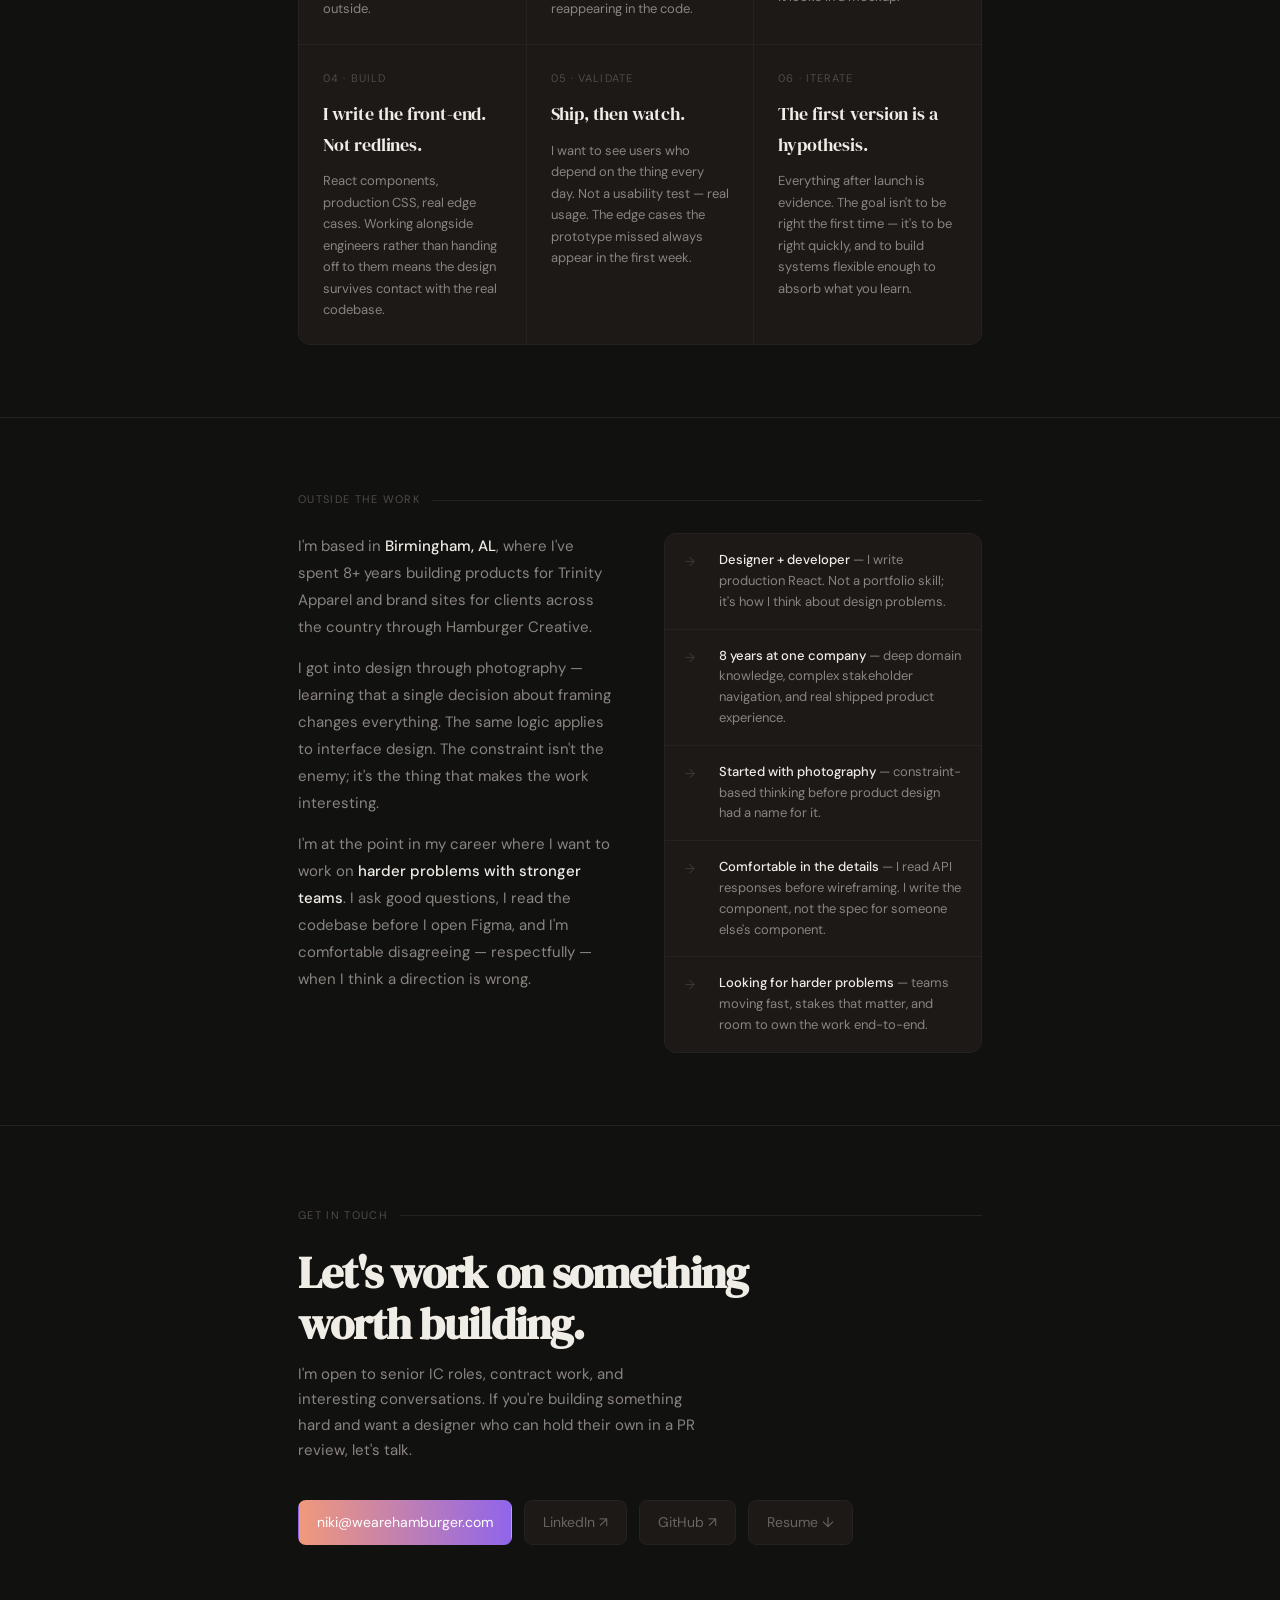
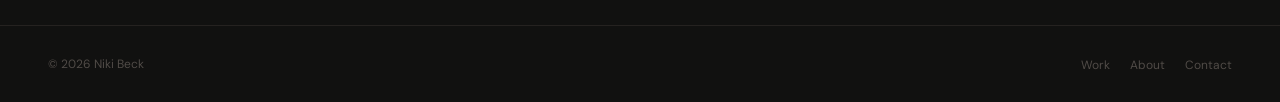
==== commit aeb0d72b: "Apply gradient accent visibly to work section and case studies - hp-case__num (01/02/03): gradient t" ====
--- a/index.html
+++ b/index.html
@@ -233,7 +233,11 @@
     .hp-case__num {
       font-family: var(--serif);
       font-size: 15px;
-      color: var(--ghost);
+      background: var(--gradient-hero);
+      -webkit-background-clip: text;
+      background-clip: text;
+      -webkit-text-fill-color: transparent;
+      color: transparent;
       padding-top: 6px;
       letter-spacing: -0.01em;
     }
@@ -283,7 +287,7 @@
     }
     .hp-case__arrow {
       font-size: 18px;
-      color: var(--stone);
+      color: var(--coral-lt);
       flex-shrink: 0;
     }
 
@@ -647,7 +651,7 @@
             <p class="hp-case__desc">Redesigned a warehouse shipping UI for workers wearing gloves on mounted tablets. Reduced a shipment from 8+ taps to 2–3. Added address mismatch detection that hard-blocks bad shipments before they leave. Gave workers a debug console so they could self-diagnose errors instead of calling IT.</p>
             <div class="hp-case__footer">
               <div class="hp-case__tags">
-                <span class="tag">Touch-first</span>
+                <span class="tag tag--coral">Touch-first</span>
                 <span class="tag">Hardware integration</span>
                 <span class="tag">Error prevention</span>
                 <span class="tag">React build</span>
@@ -667,7 +671,7 @@
             <p class="hp-case__desc">Audited the existing third-party app screen by screen. Found 22 missing screens. Designed a native B2B mobile app from scratch — biometric login, Styleflow garment configurator, order tracking, client management — and sequenced five production sprints before a line of code was written.</p>
             <div class="hp-case__footer">
               <div class="hp-case__tags">
-                <span class="tag">Product strategy</span>
+                <span class="tag tag--coral">Product strategy</span>
                 <span class="tag">Mobile architecture</span>
                 <span class="tag">9 ADRs</span>
                 <span class="tag">Expo React Native</span>
@@ -687,7 +691,7 @@
             <p class="hp-case__desc">Designed and built a garment visualizer inside Trinity's dealer portal. Dealers select a base garment, filter a fabric catalog, pick trims, and watch a Picario-rendered preview update in real time. The final configuration generates a production-ready order summary — structured data, not a description.</p>
             <div class="hp-case__footer">
               <div class="hp-case__tags">
-                <span class="tag">Configurator UX</span>
+                <span class="tag tag--coral">Configurator UX</span>
                 <span class="tag">IA</span>
                 <span class="tag">API-driven UI</span>
                 <span class="tag">React build</span>
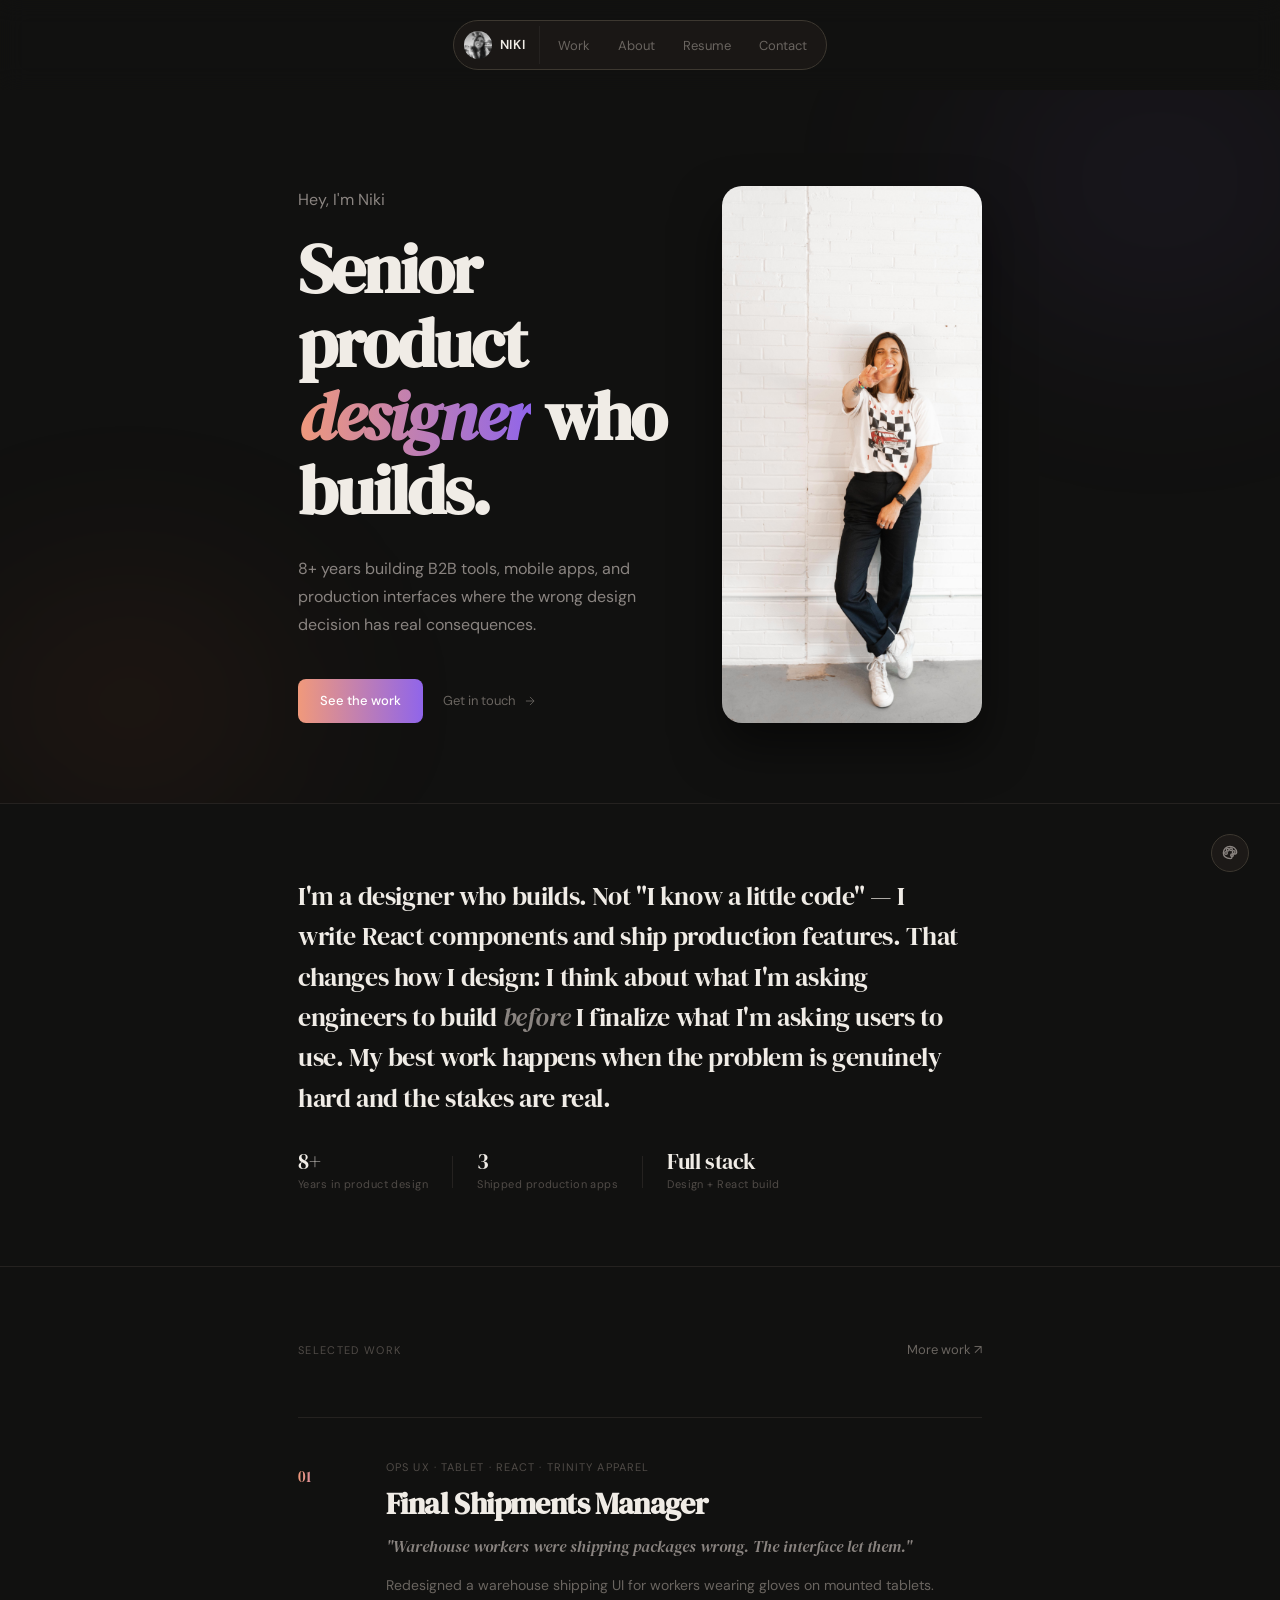
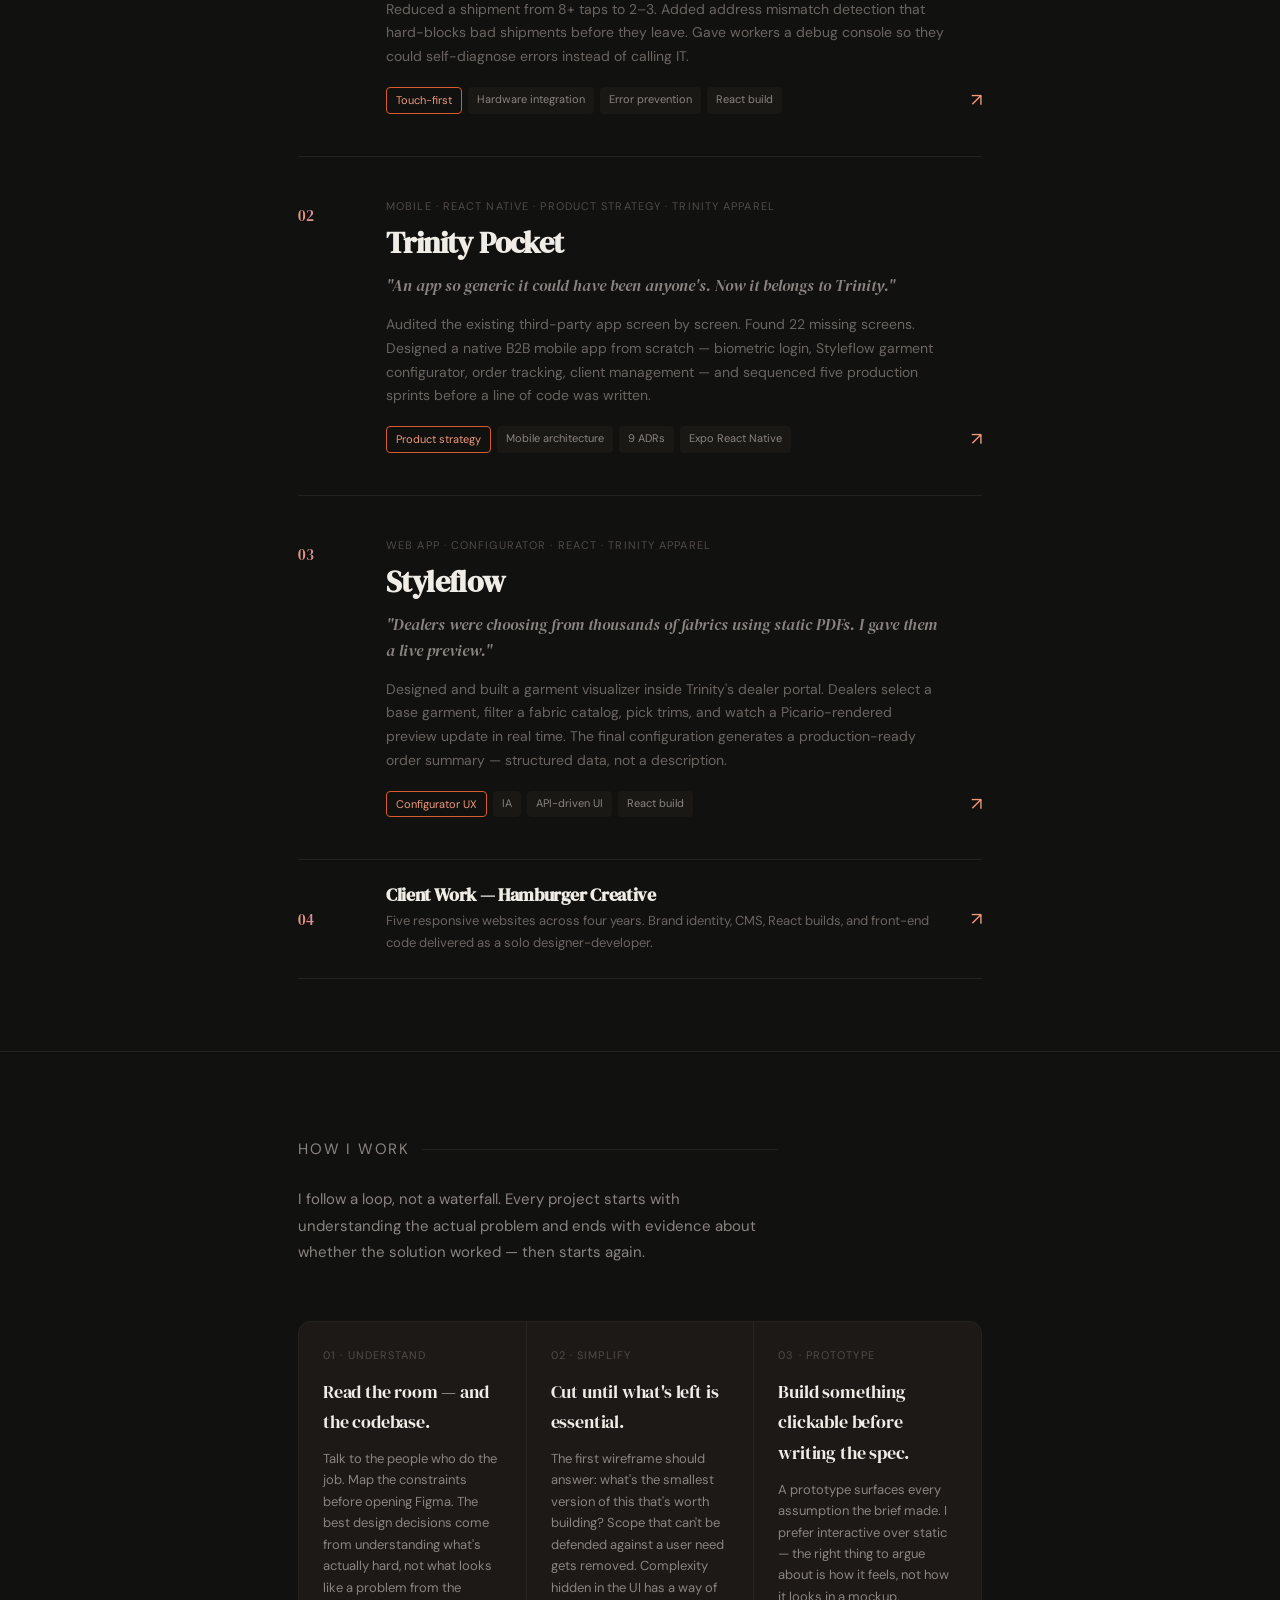
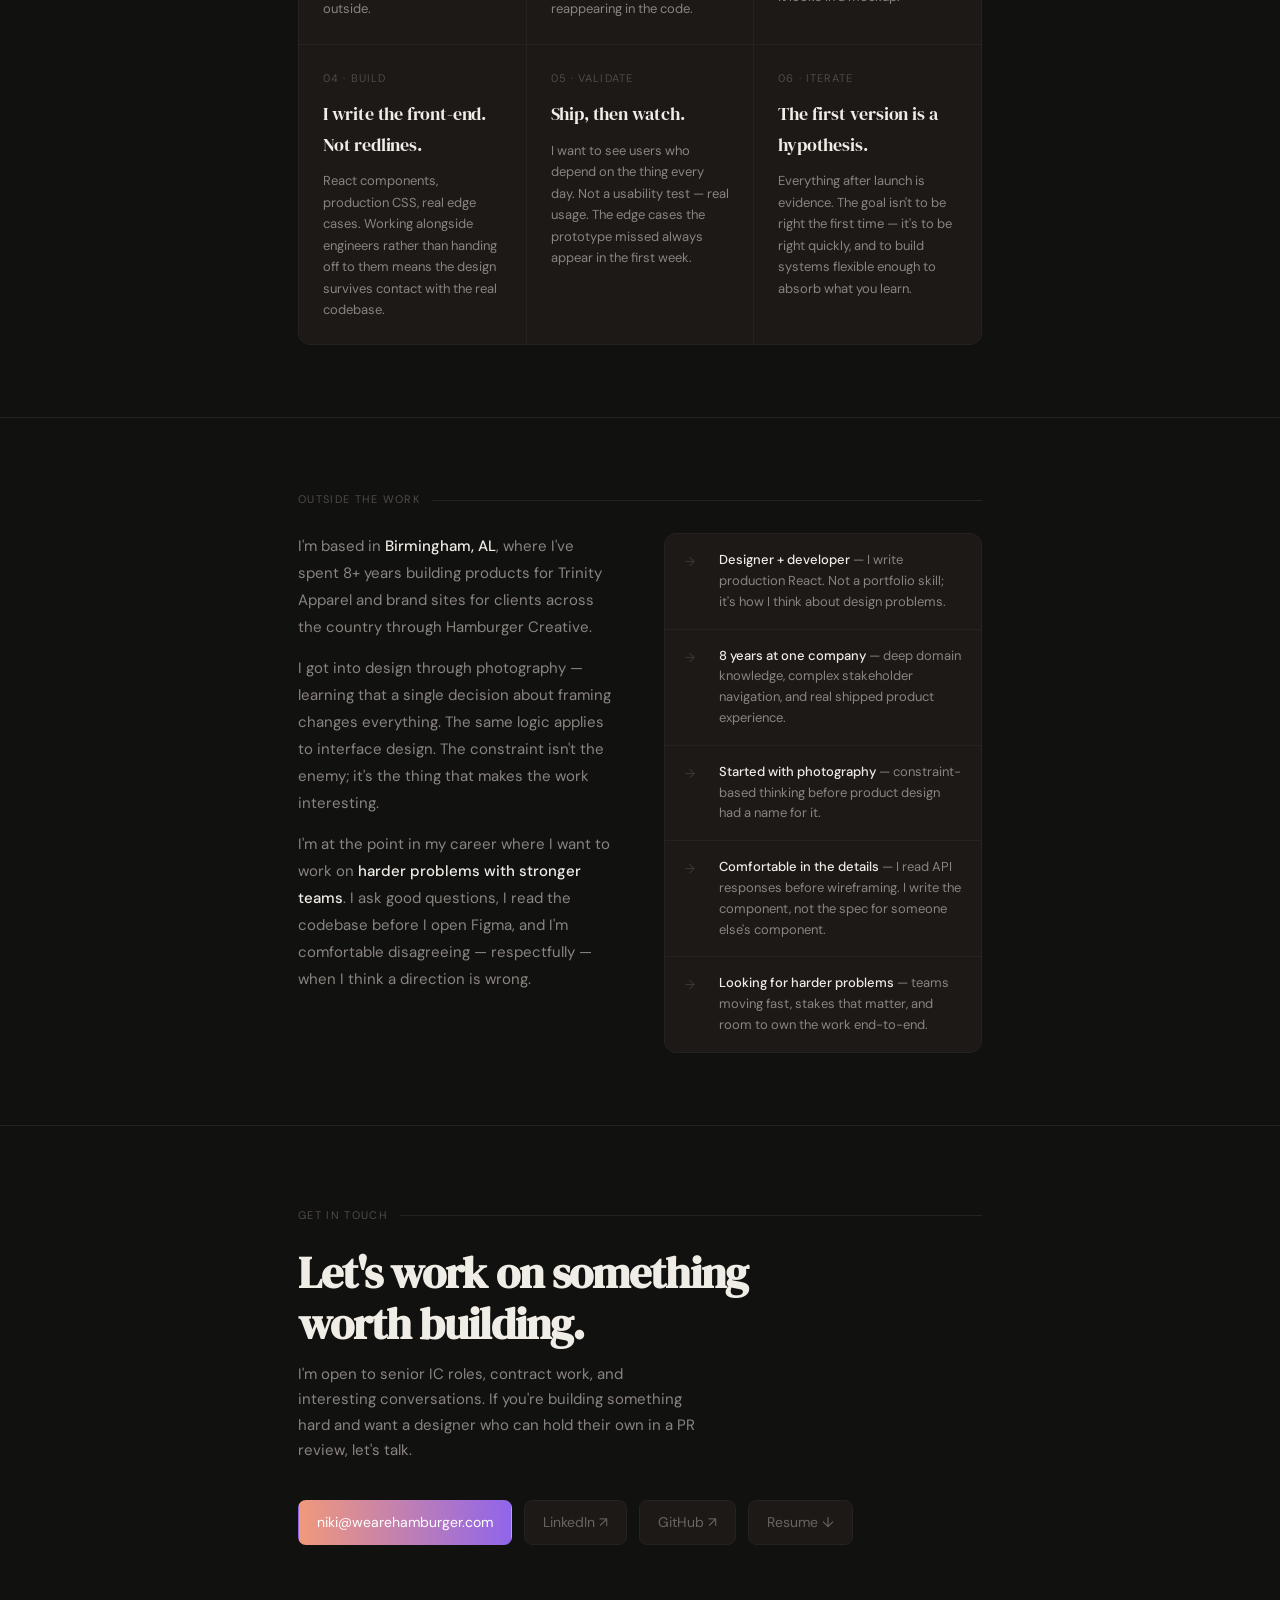
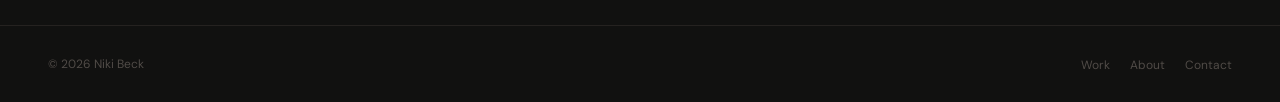
==== commit 4066870c: "Remove wave emoji from hero label Co-Authored-By: Claude Sonnet 4.6 <noreply@anthropic.com>" ====
--- a/index.html
+++ b/index.html
@@ -577,7 +577,7 @@
       <div class="page-wrap">
         <div class="hp-hero__inner">
           <div class="hp-hero__content">
-            <p class="hp-hero__label">👋 Hey, I'm Niki</p>
+            <p class="hp-hero__label">Hey, I'm Niki</p>
             <h1 class="hp-hero__title hero-animate">
               Senior product<br><em>designer</em> who builds.
             </h1>
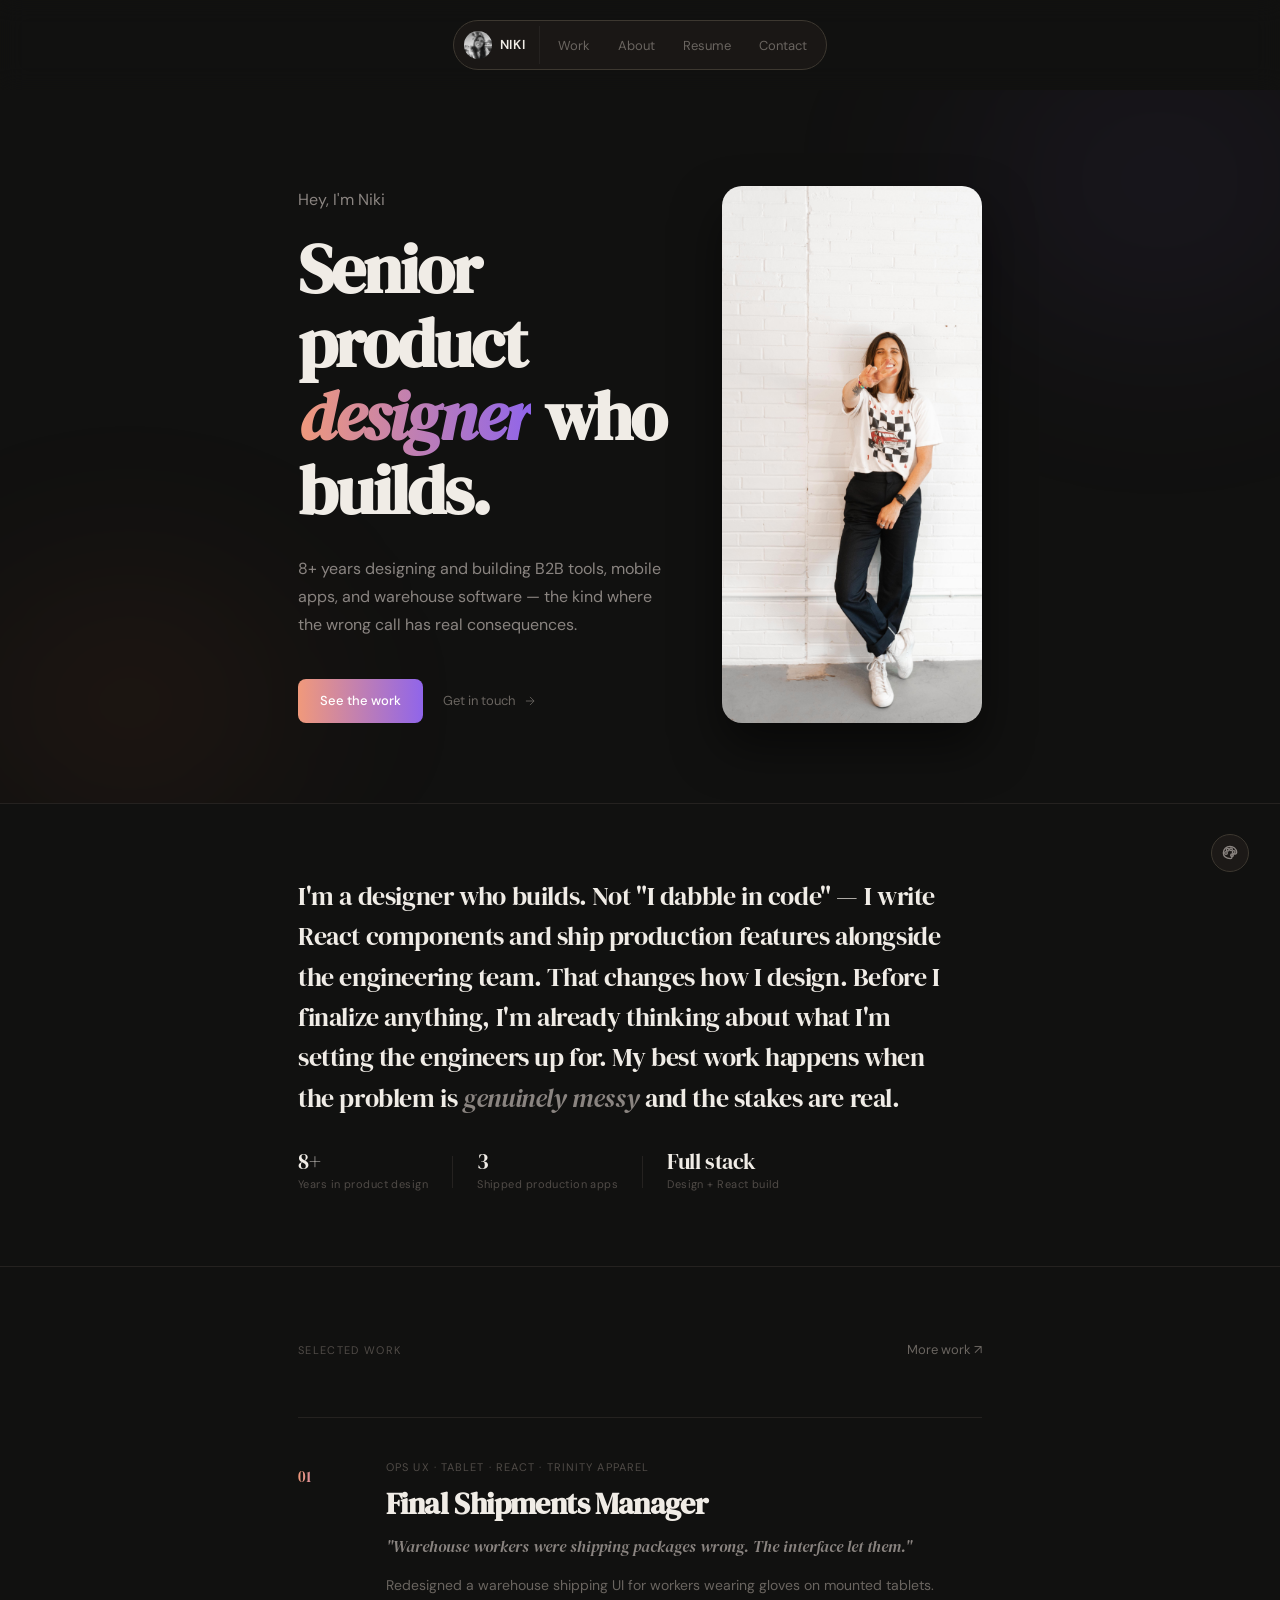
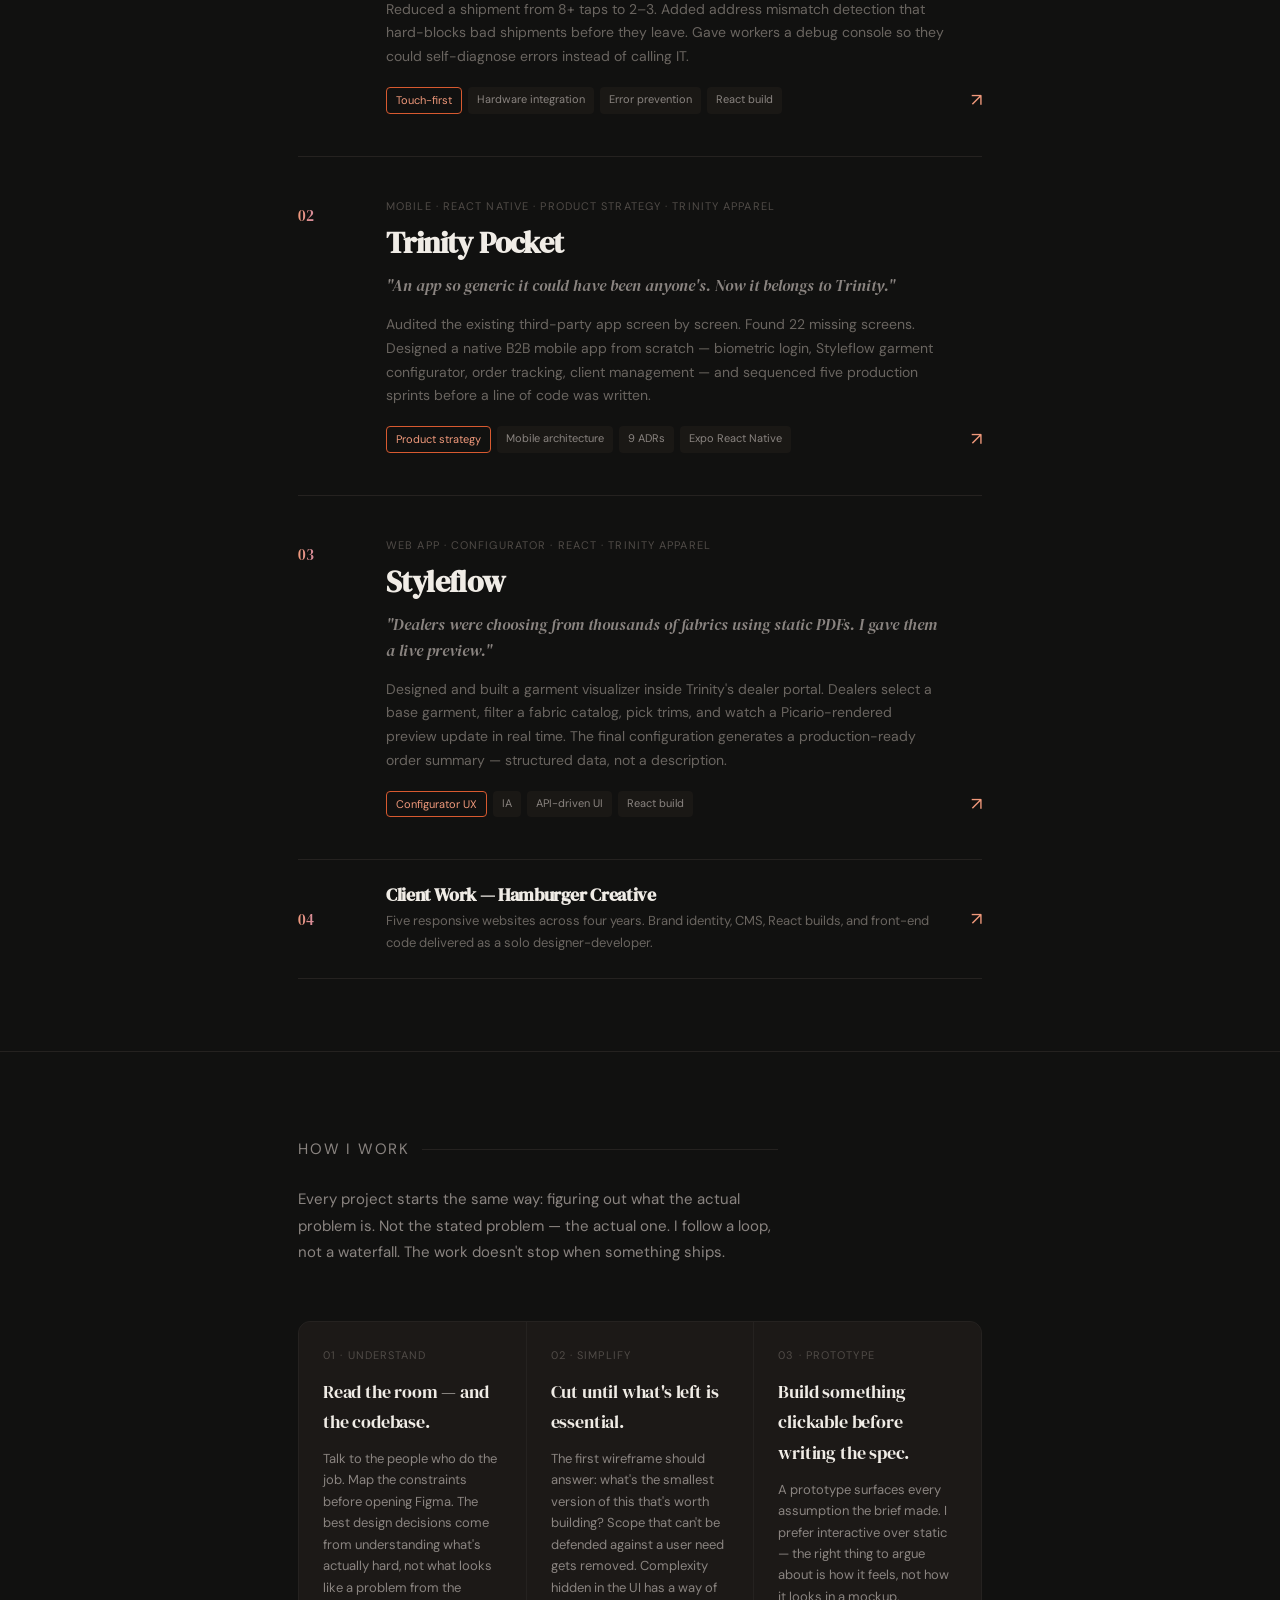
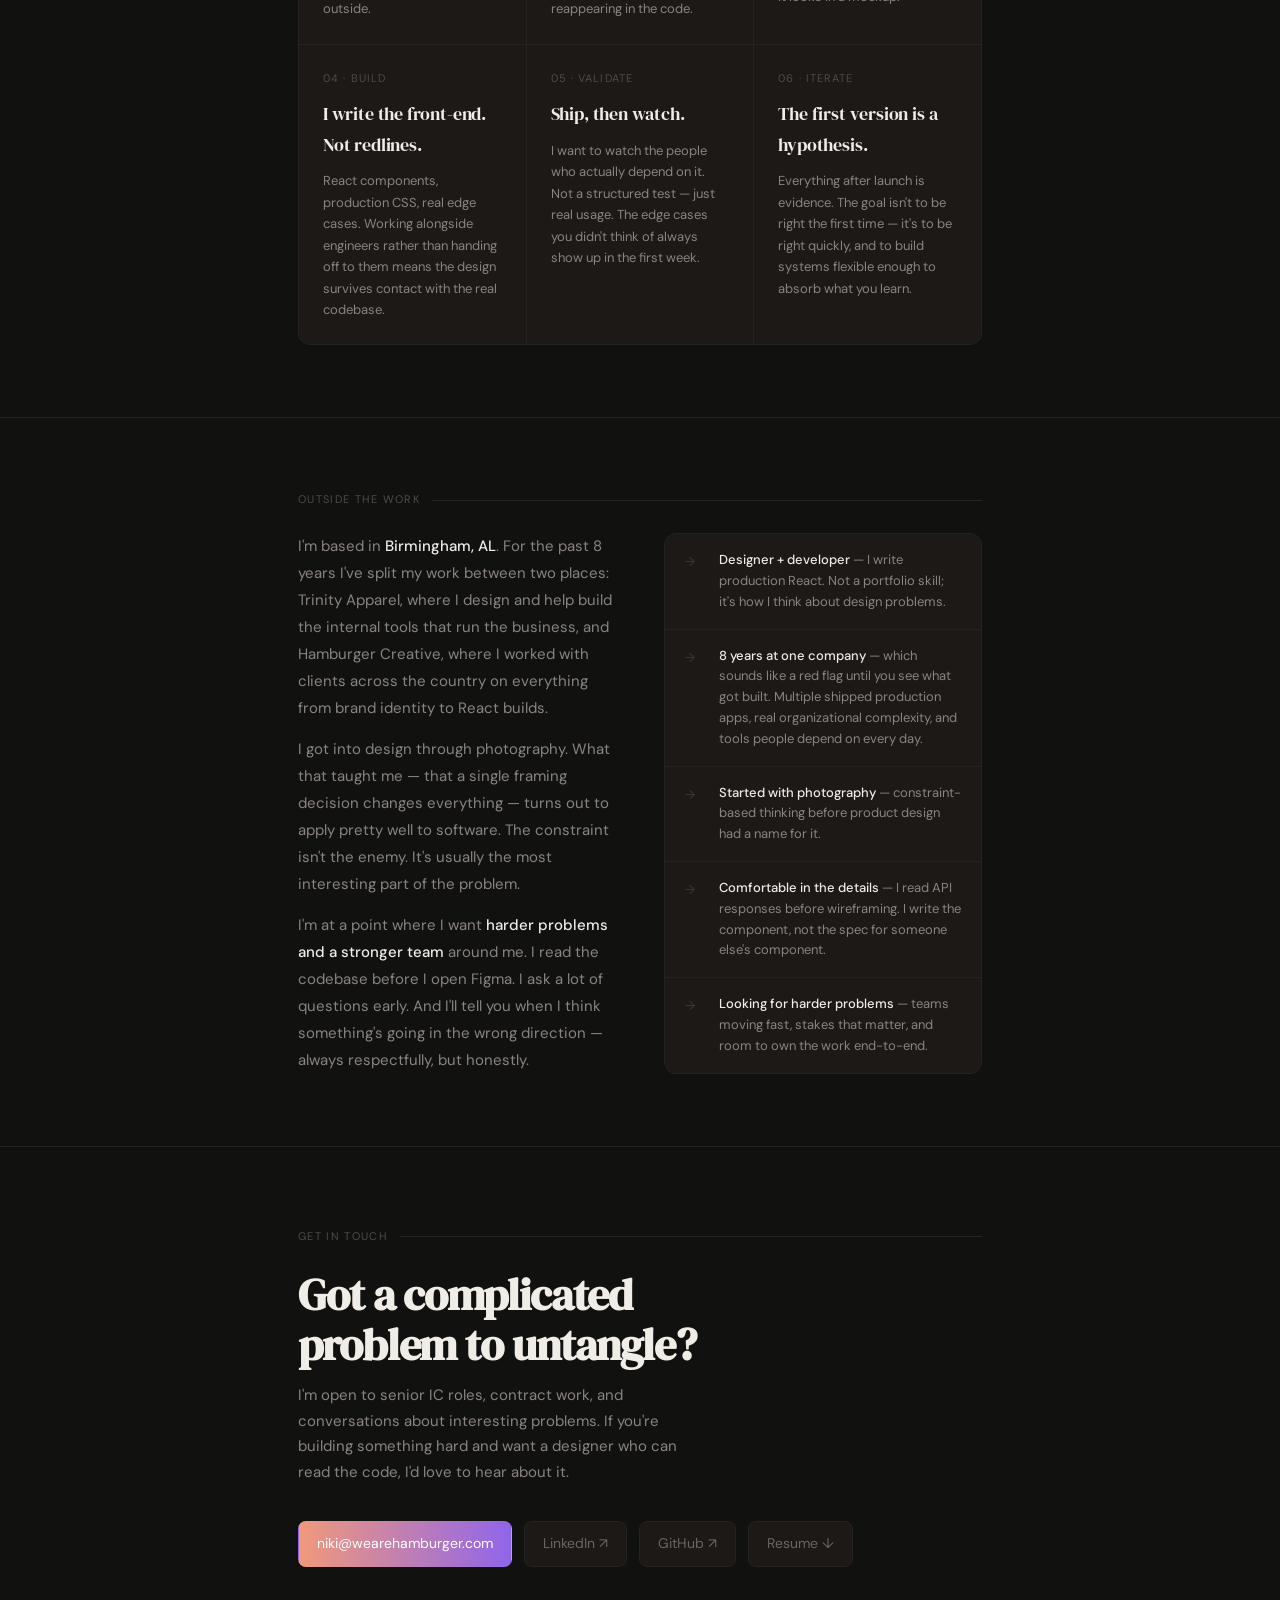
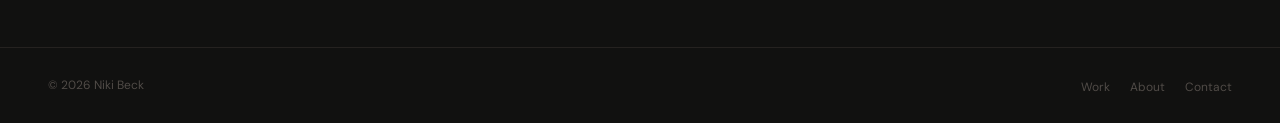
==== commit 168279e1: "Rewrite homepage and About page copy in a more human voice Replace polished, resume-style copy with " ====
--- a/index.html
+++ b/index.html
@@ -4,7 +4,7 @@
   <meta charset="UTF-8" />
   <meta name="viewport" content="width=device-width, initial-scale=1.0" />
   <title>Niki Beck — Product Designer</title>
-  <meta name="description" content="Senior product designer who codes. 8+ years building B2B tools, mobile apps, and production interfaces at Trinity Apparel and Hamburger Creative." />
+  <meta name="description" content="Designer who builds — 8+ years making B2B tools, mobile apps, and warehouse software that people actually depend on." />
   <link rel="stylesheet" href="css/style.css" />
   <style>
 
@@ -582,8 +582,8 @@
               Senior product<br><em>designer</em> who builds.
             </h1>
             <p class="hp-hero__sub hero-animate" style="transition-delay:0.1s;">
-              8+ years building B2B tools, mobile apps, and production interfaces
-              where the wrong design decision has real consequences.
+              8+ years designing and building B2B tools, mobile apps, and warehouse
+              software — the kind where the wrong call has real consequences.
             </p>
             <div class="hp-hero__actions hero-animate" style="transition-delay:0.2s;">
               <a href="#work" class="btn btn--primary">See the work</a>
@@ -604,12 +604,12 @@
     <section class="hp-intro">
       <div class="page-wrap">
         <p class="hp-intro__text reveal">
-          I'm a designer who builds. Not "I know a little code" —
-          I write React components and ship production features.
-          That changes how I design: I think about what I'm asking
-          engineers to build <em>before</em> I finalize what I'm asking
-          users to use. My best work happens when the problem is
-          genuinely hard and the stakes are real.
+          I'm a designer who builds. Not "I dabble in code" —
+          I write React components and ship production features alongside
+          the engineering team. That changes how I design. Before I
+          finalize anything, I'm already thinking about what I'm
+          setting the engineers up for. My best work happens when the
+          problem is <em>genuinely messy</em> and the stakes are real.
         </p>
         <div class="hp-intro__footer reveal reveal-delay-1">
           <div class="hp-intro__stat">
@@ -726,7 +726,7 @@
 
         <div class="hp-process__intro reveal">
           <p class="section__label">How I work</p>
-          <p>I follow a loop, not a waterfall. Every project starts with understanding the actual problem and ends with evidence about whether the solution worked — then starts again.</p>
+          <p>Every project starts the same way: figuring out what the actual problem is. Not the stated problem — the actual one. I follow a loop, not a waterfall. The work doesn't stop when something ships.</p>
         </div>
 
         <div class="hp-process__grid reveal reveal-delay-1">
@@ -758,7 +758,7 @@
           <div class="hp-process__step">
             <p class="hp-process__step-num">05 · Validate</p>
             <p class="hp-process__step-title">Ship, then watch.</p>
-            <p class="hp-process__step-desc">I want to see users who depend on the thing every day. Not a usability test — real usage. The edge cases the prototype missed always appear in the first week.</p>
+            <p class="hp-process__step-desc">I want to watch the people who actually depend on it. Not a structured test — just real usage. The edge cases you didn't think of always show up in the first week.</p>
           </div>
 
           <div class="hp-process__step">
@@ -780,9 +780,9 @@
         <div class="hp-personality__inner">
 
           <div class="hp-personality__text reveal">
-            <p>I'm based in <strong>Birmingham, AL</strong>, where I've spent 8+ years building products for Trinity Apparel and brand sites for clients across the country through Hamburger Creative.</p>
-            <p>I got into design through photography — learning that a single decision about framing changes everything. The same logic applies to interface design. The constraint isn't the enemy; it's the thing that makes the work interesting.</p>
-            <p>I'm at the point in my career where I want to work on <strong>harder problems with stronger teams</strong>. I ask good questions, I read the codebase before I open Figma, and I'm comfortable disagreeing — respectfully — when I think a direction is wrong.</p>
+            <p>I'm based in <strong>Birmingham, AL</strong>. For the past 8 years I've split my work between two places: Trinity Apparel, where I design and help build the internal tools that run the business, and Hamburger Creative, where I worked with clients across the country on everything from brand identity to React builds.</p>
+            <p>I got into design through photography. What that taught me — that a single framing decision changes everything — turns out to apply pretty well to software. The constraint isn't the enemy. It's usually the most interesting part of the problem.</p>
+            <p>I'm at a point where I want <strong>harder problems and a stronger team</strong> around me. I read the codebase before I open Figma. I ask a lot of questions early. And I'll tell you when I think something's going in the wrong direction — always respectfully, but honestly.</p>
           </div>
 
           <div class="hp-personality__facts reveal reveal-delay-1">
@@ -792,7 +792,7 @@
             </div>
             <div class="hp-personality__fact">
               <span class="hp-personality__fact-icon">→</span>
-              <p class="hp-personality__fact-text"><strong>8 years at one company</strong> — deep domain knowledge, complex stakeholder navigation, and real shipped product experience.</p>
+              <p class="hp-personality__fact-text"><strong>8 years at one company</strong> — which sounds like a red flag until you see what got built. Multiple shipped production apps, real organizational complexity, and tools people depend on every day.</p>
             </div>
             <div class="hp-personality__fact">
               <span class="hp-personality__fact-icon">→</span>
@@ -819,8 +819,8 @@
       <div class="page-wrap">
         <div class="reveal">
           <p class="section__label">Get in touch</p>
-          <h2 class="hp-contact__title">Let's work on something worth building.</h2>
-          <p class="hp-contact__sub">I'm open to senior IC roles, contract work, and interesting conversations. If you're building something hard and want a designer who can hold their own in a PR review, let's talk.</p>
+          <h2 class="hp-contact__title">Got a complicated problem to untangle?</h2>
+          <p class="hp-contact__sub">I'm open to senior IC roles, contract work, and conversations about interesting problems. If you're building something hard and want a designer who can read the code, I'd love to hear about it.</p>
           <div class="hp-contact__links">
             <a href="mailto:niki@wearehamburger.com" class="hp-contact__link hp-contact__link--primary">niki@wearehamburger.com</a>
             <a href="https://www.linkedin.com/in/niki-beck-49bb80b8/" target="_blank" class="hp-contact__link">LinkedIn ↗</a>
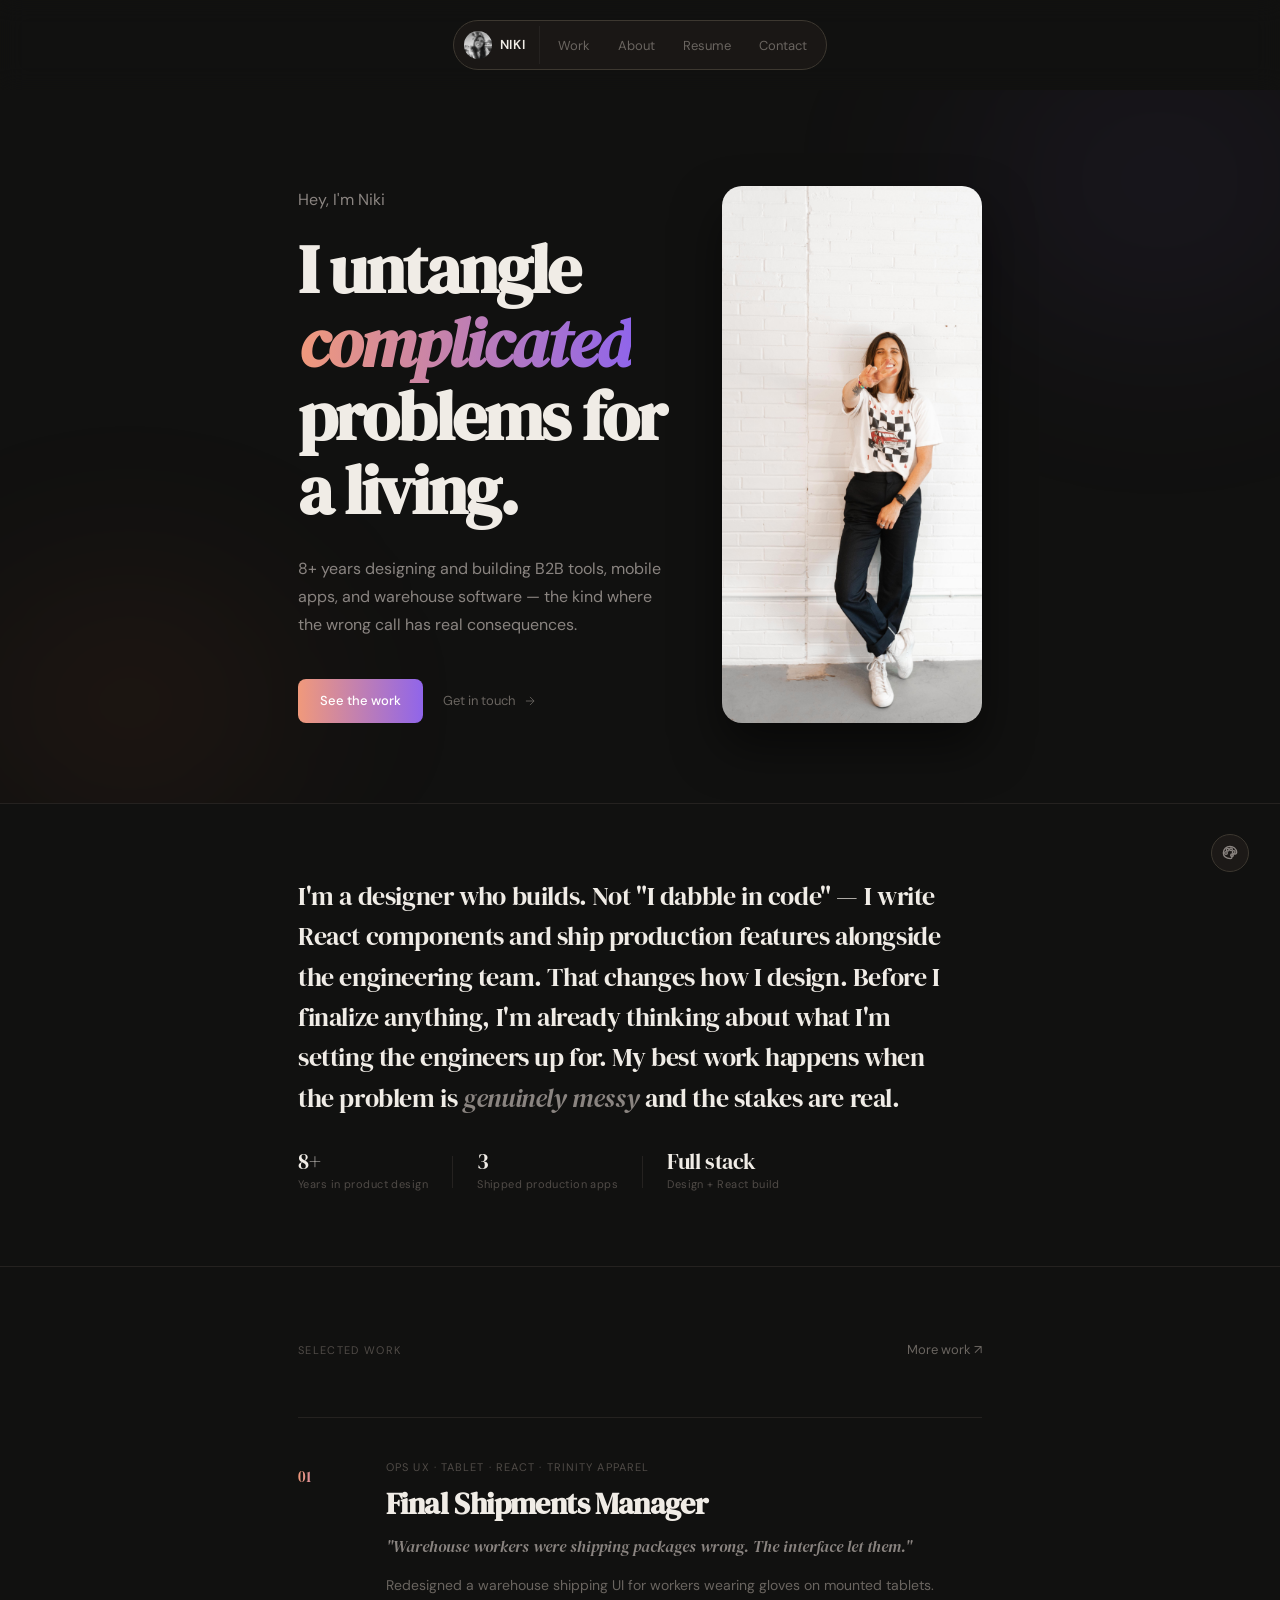
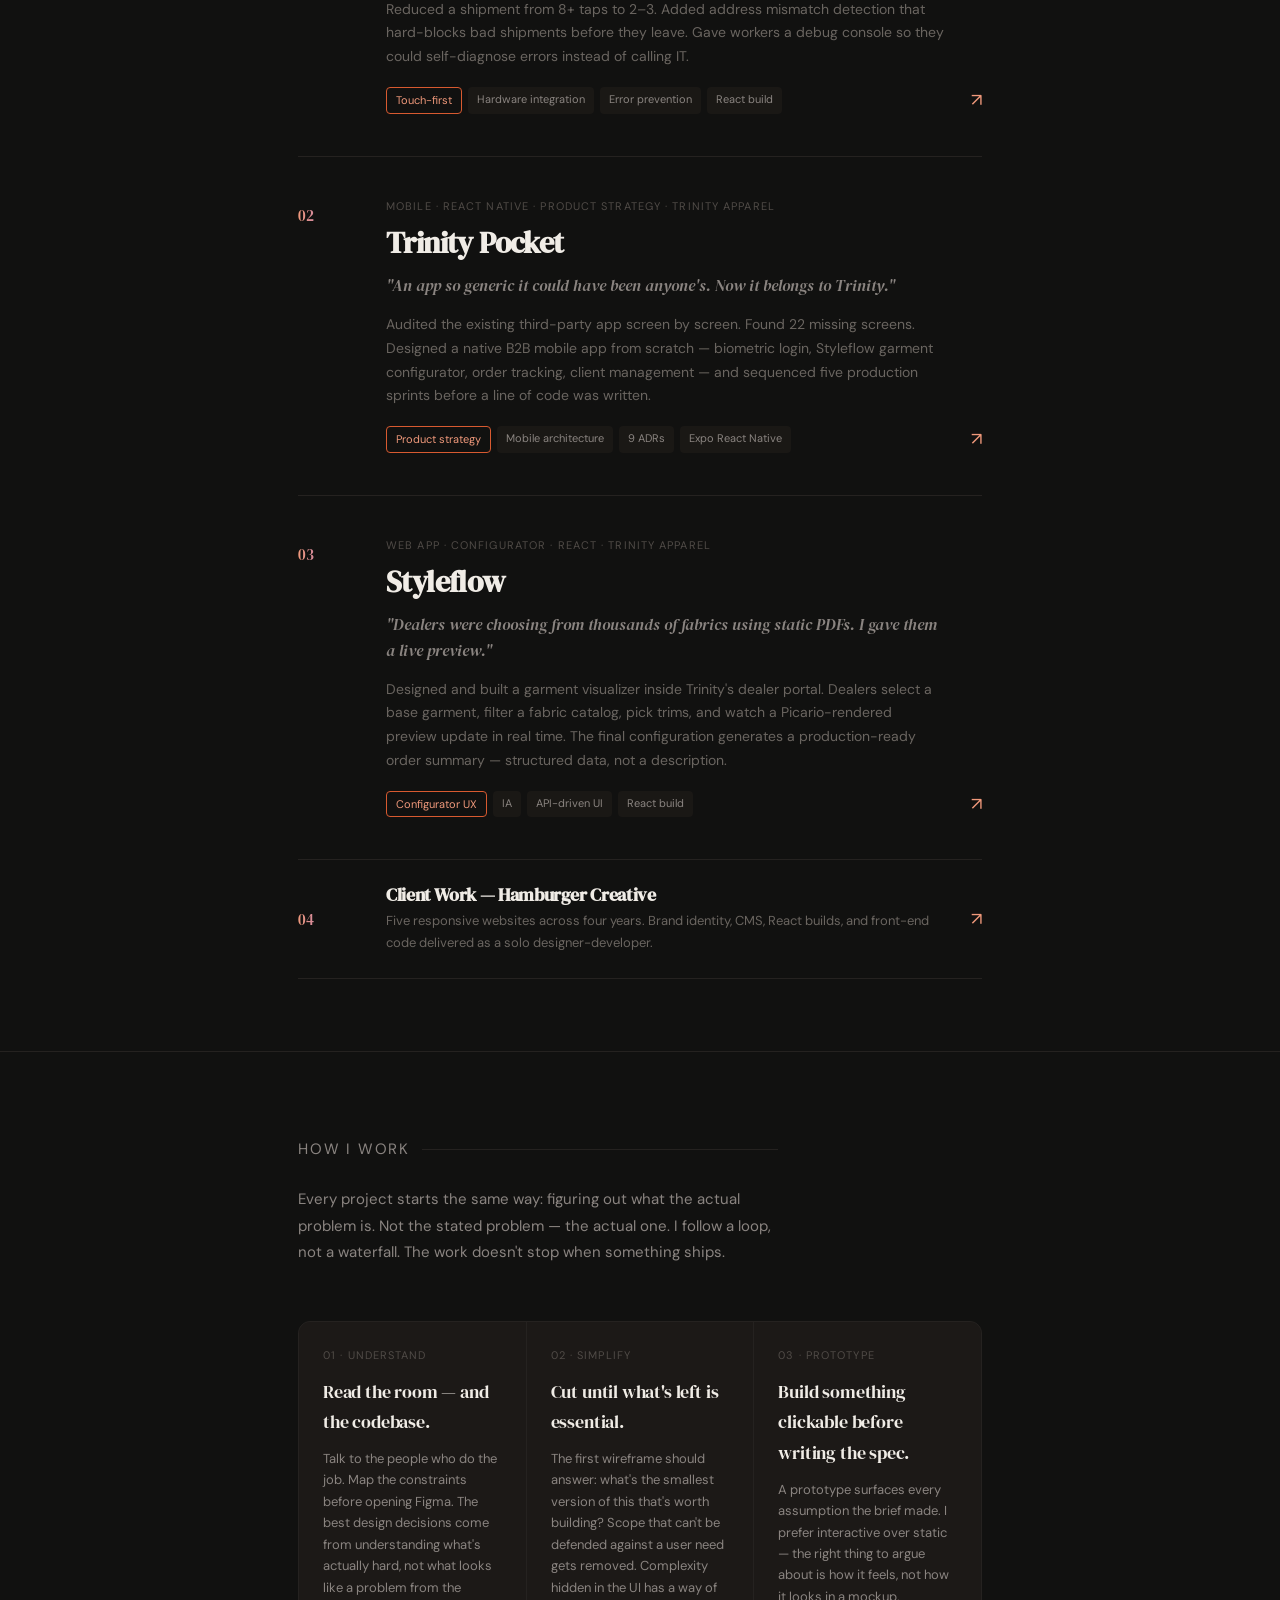
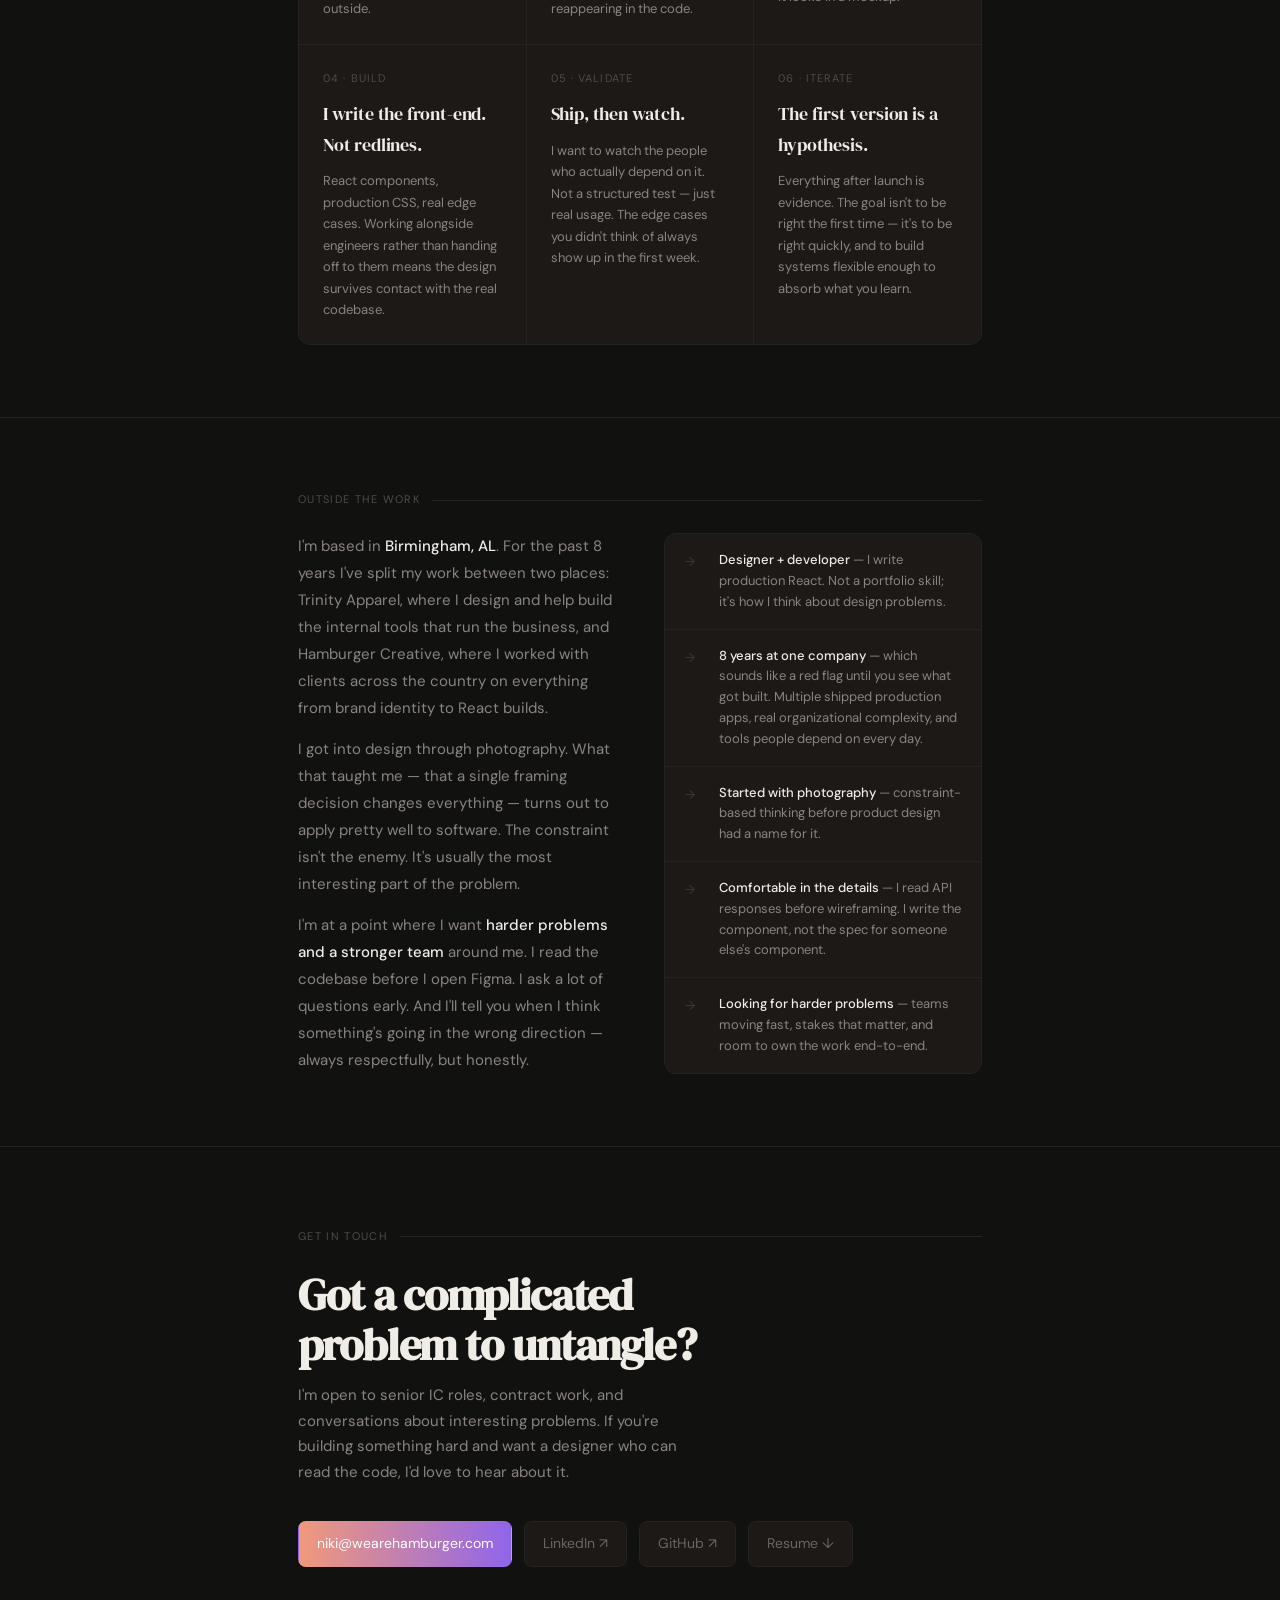
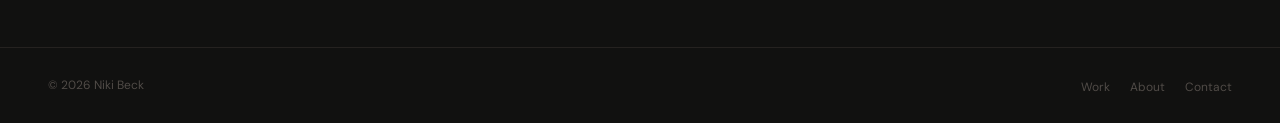
==== commit f1ccb492: "Rewrite hero headline to lead with problem-solving identity Replaces job-title-first framing with la" ====
--- a/index.html
+++ b/index.html
@@ -579,7 +579,7 @@
           <div class="hp-hero__content">
             <p class="hp-hero__label">Hey, I'm Niki</p>
             <h1 class="hp-hero__title hero-animate">
-              Senior product<br><em>designer</em> who builds.
+              I untangle <em>complicated</em><br>problems for a living.
             </h1>
             <p class="hp-hero__sub hero-animate" style="transition-delay:0.1s;">
               8+ years designing and building B2B tools, mobile apps, and warehouse
